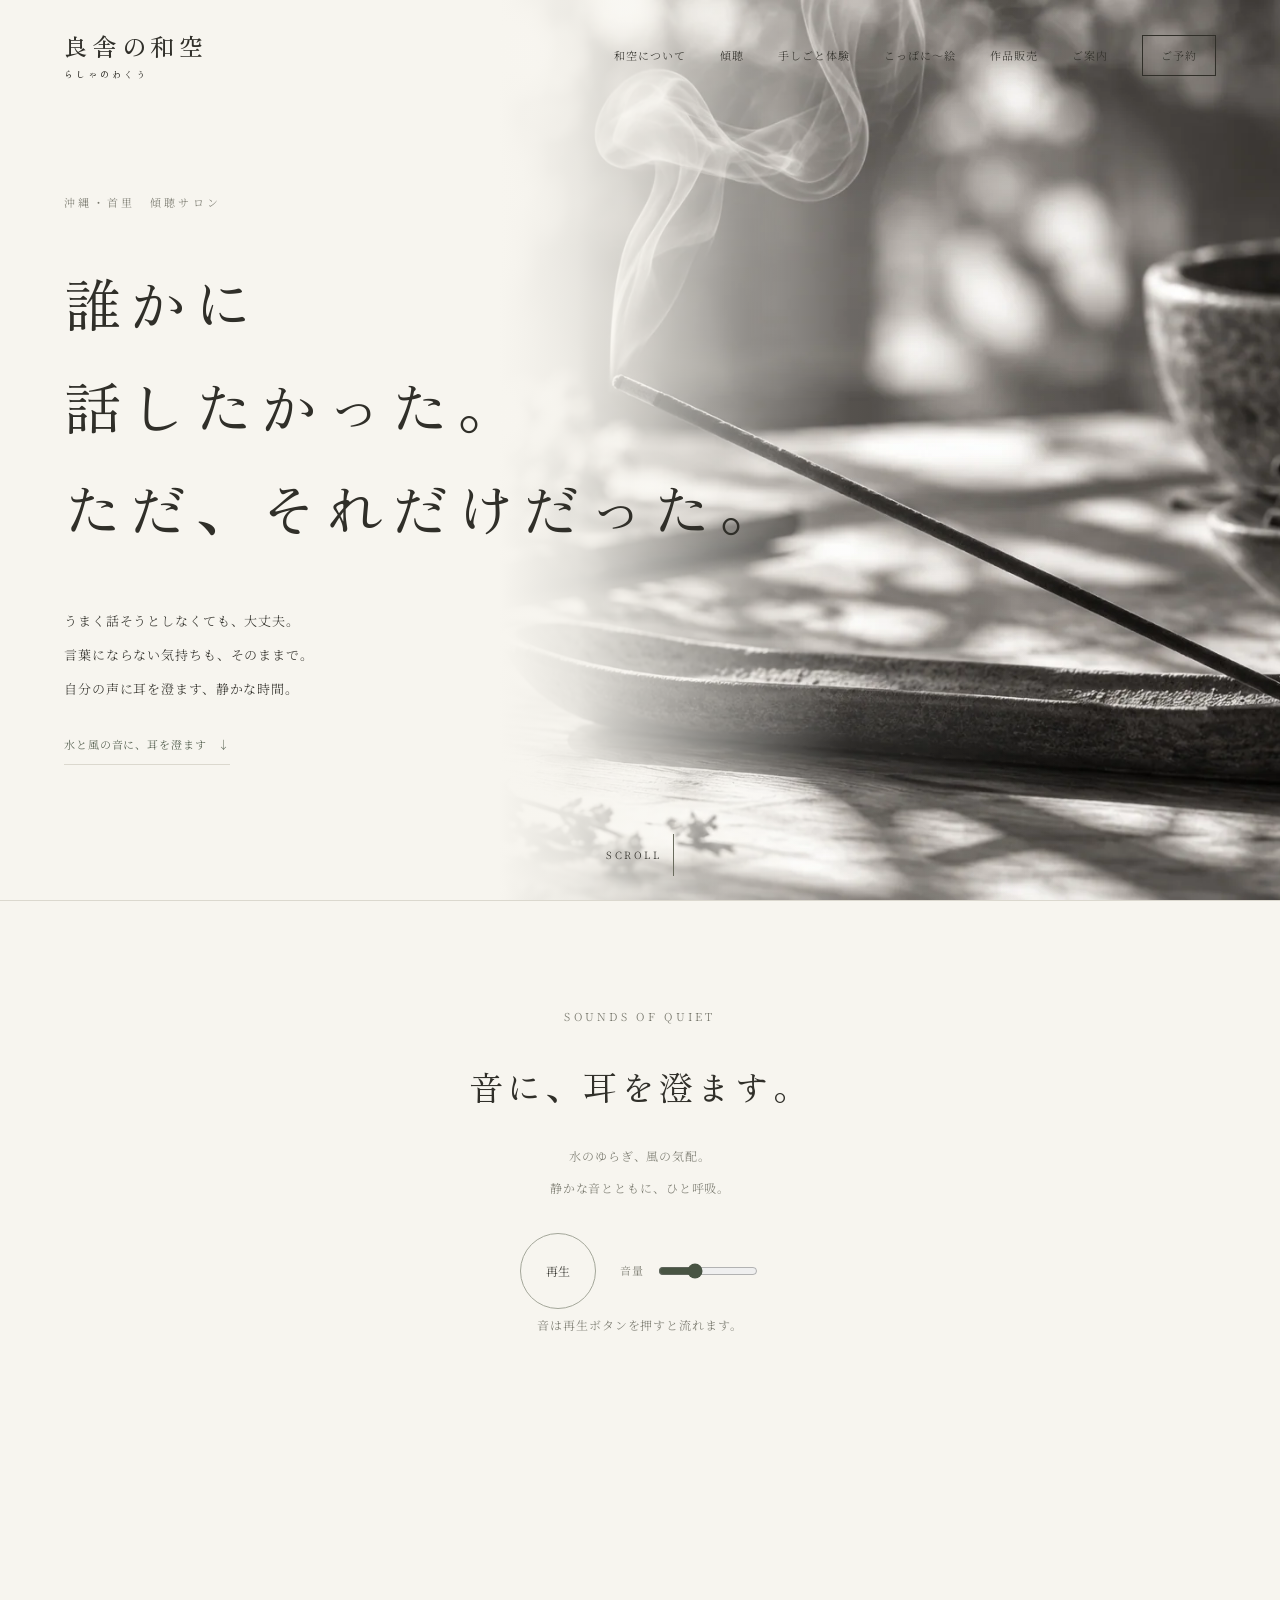
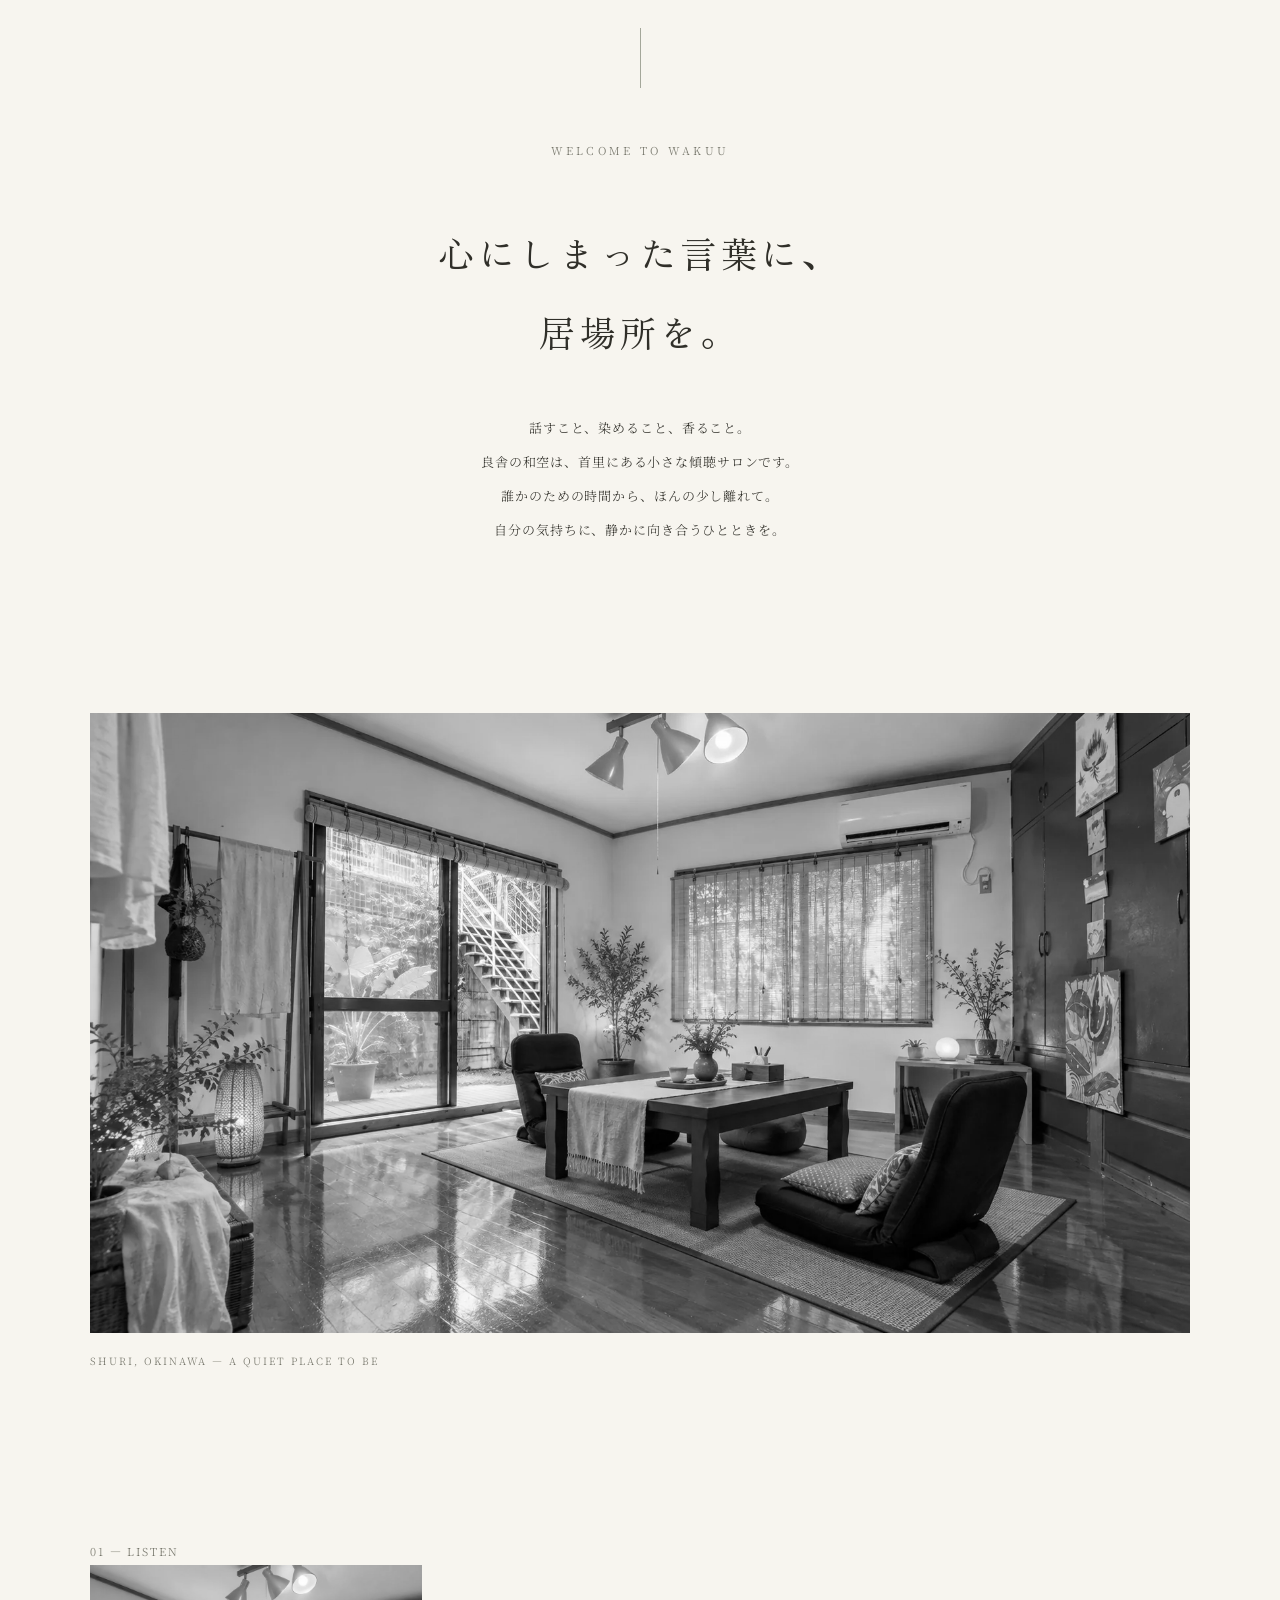
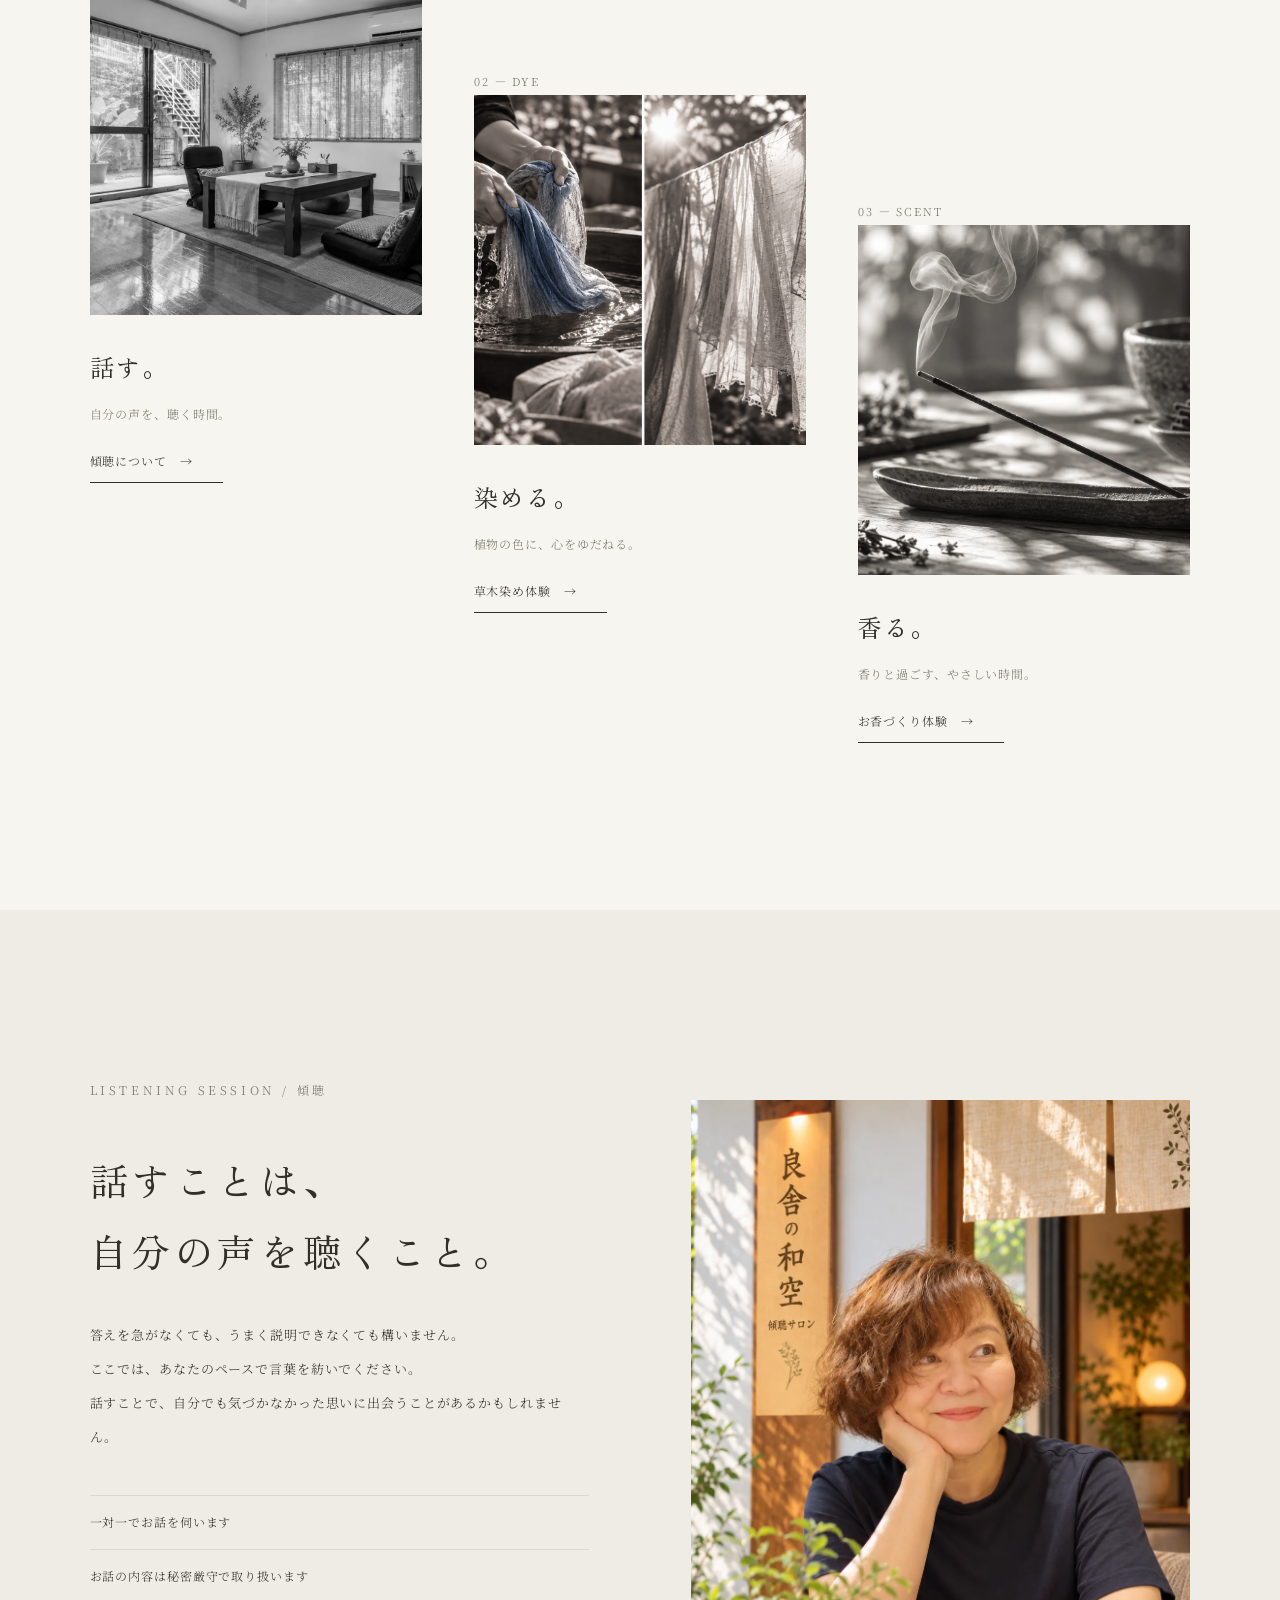
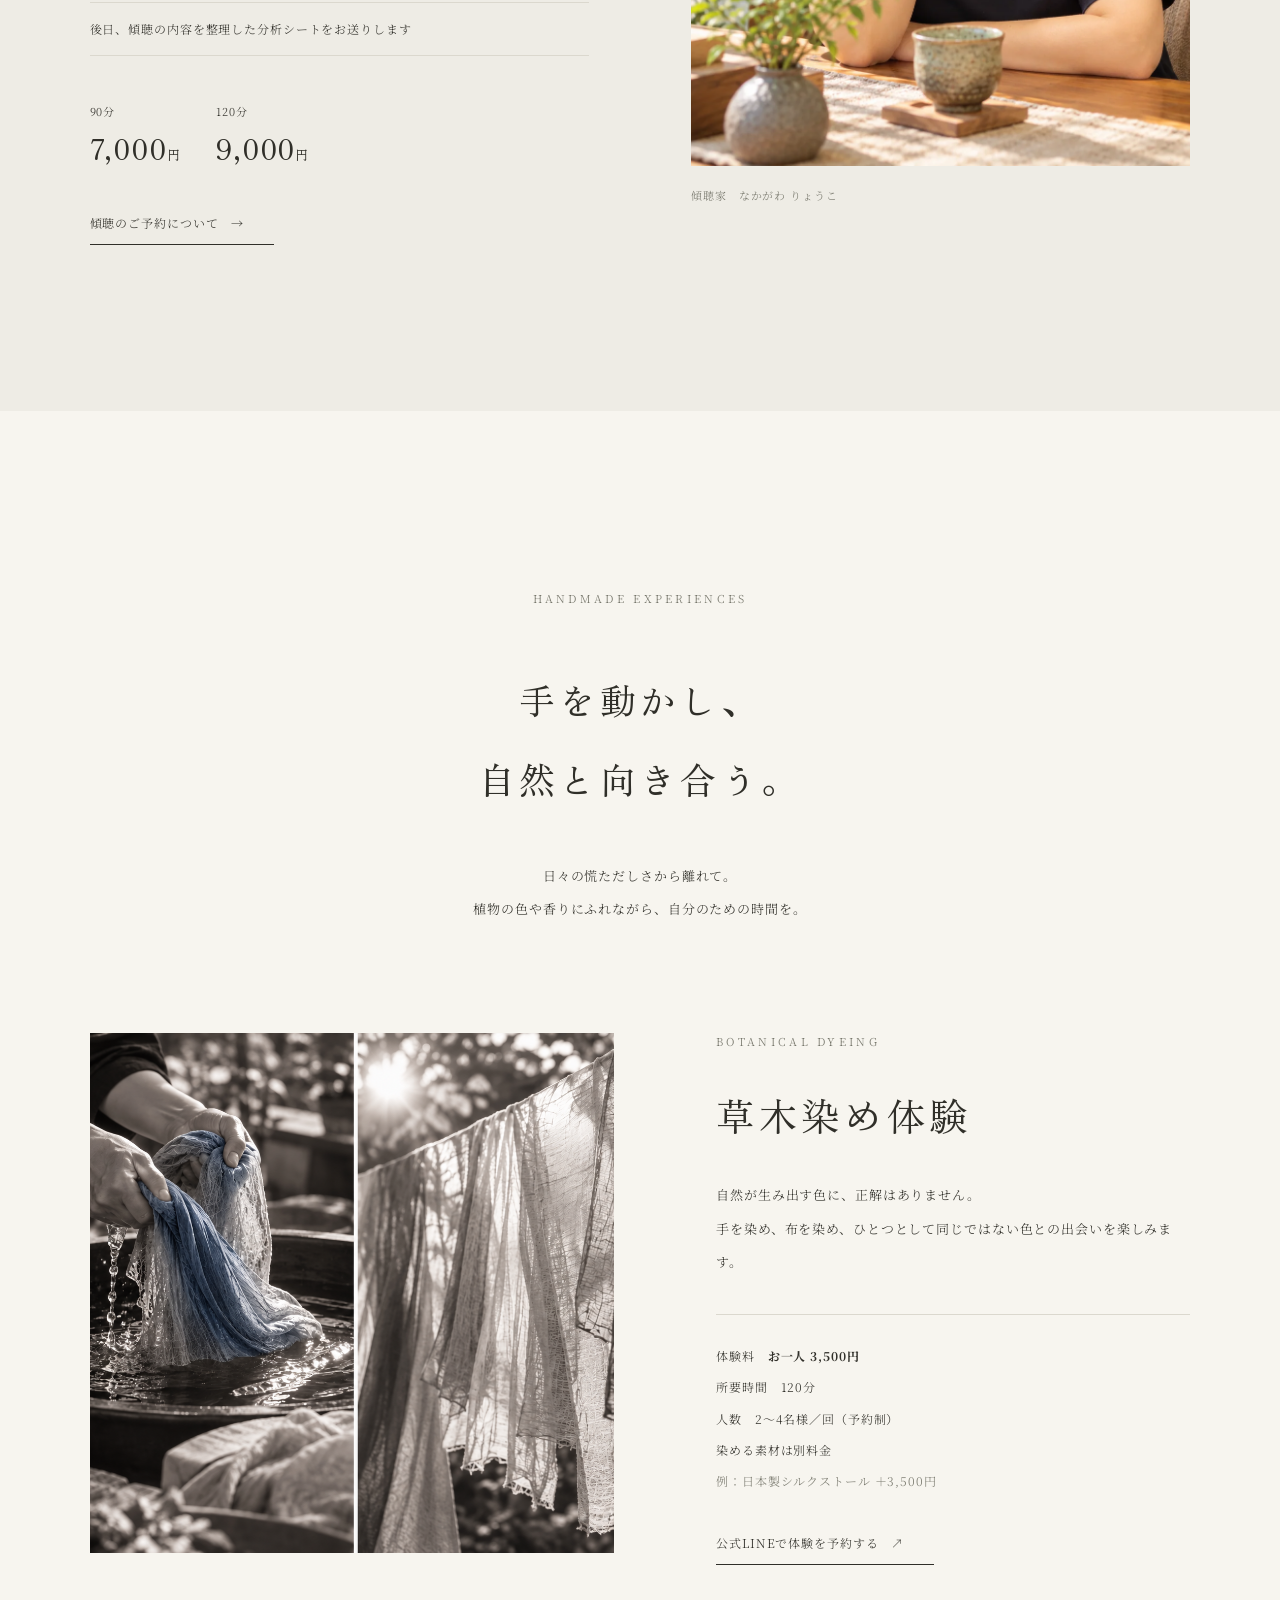
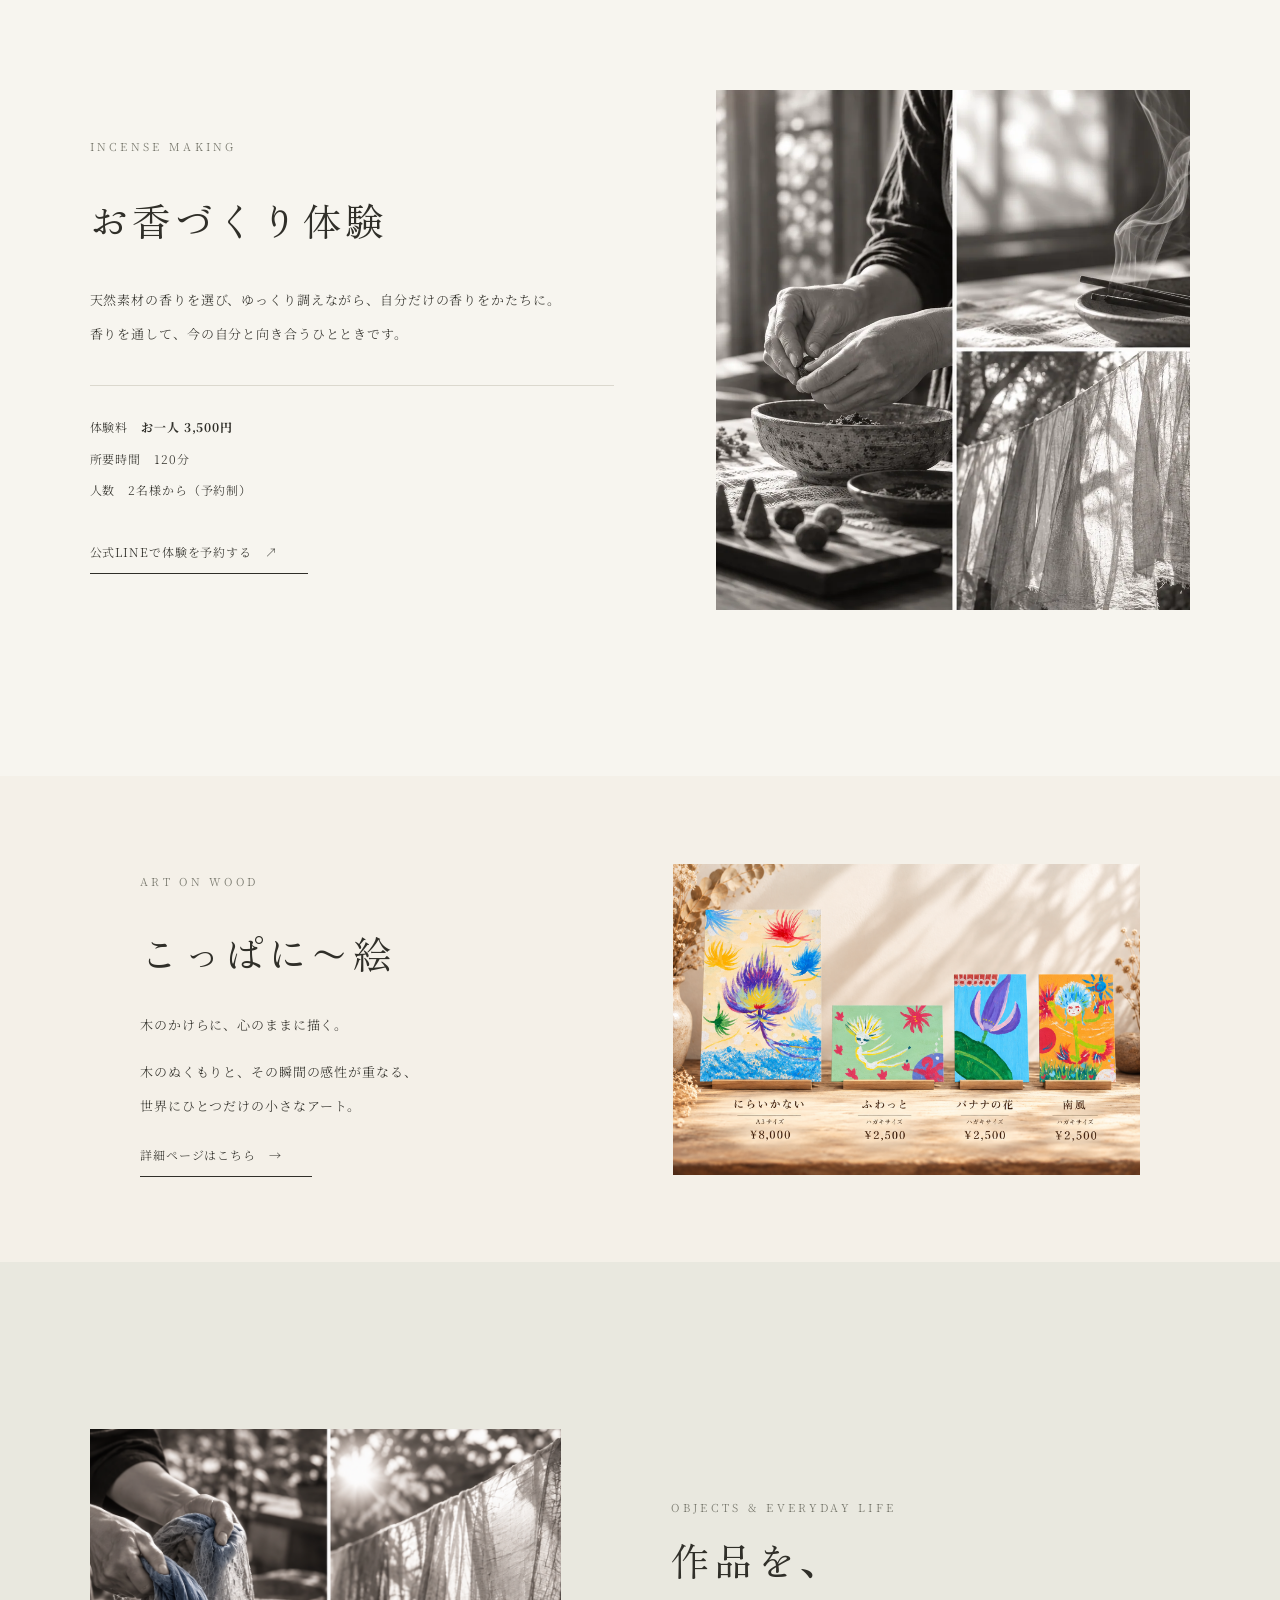
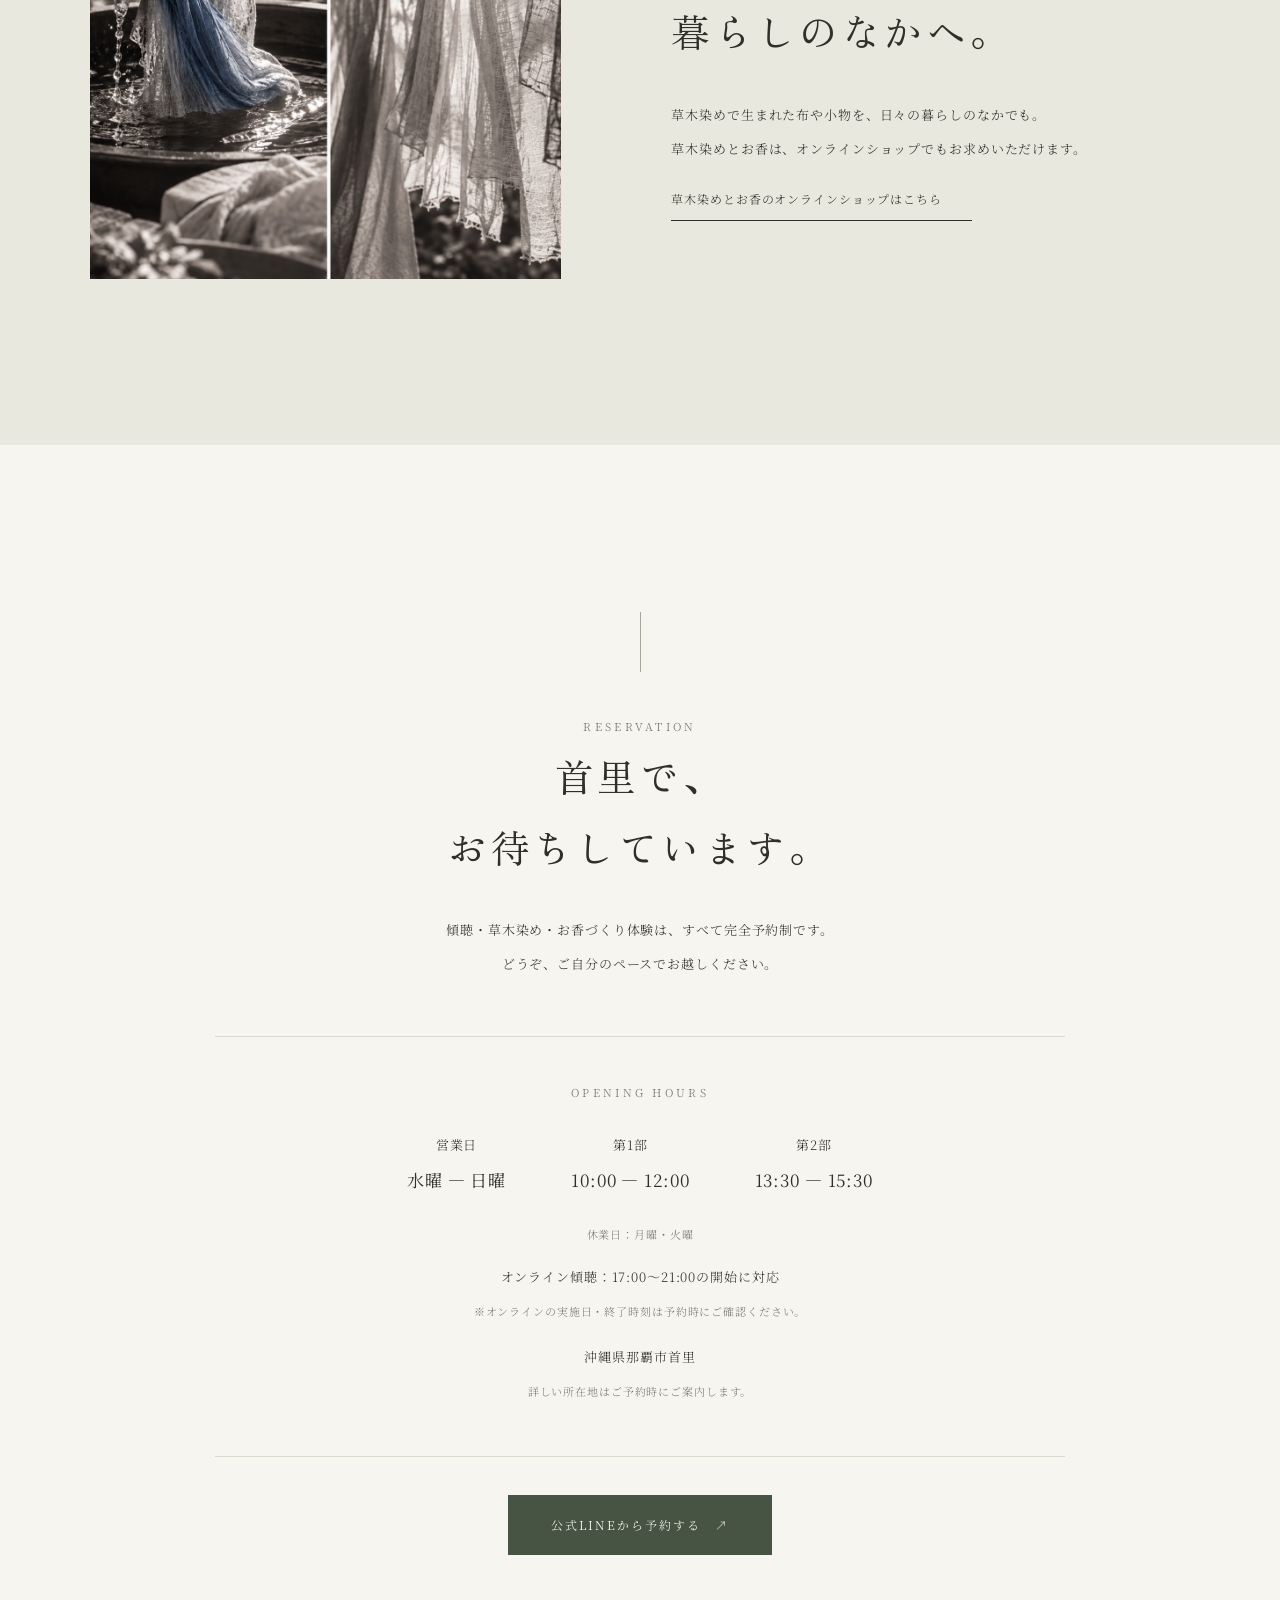
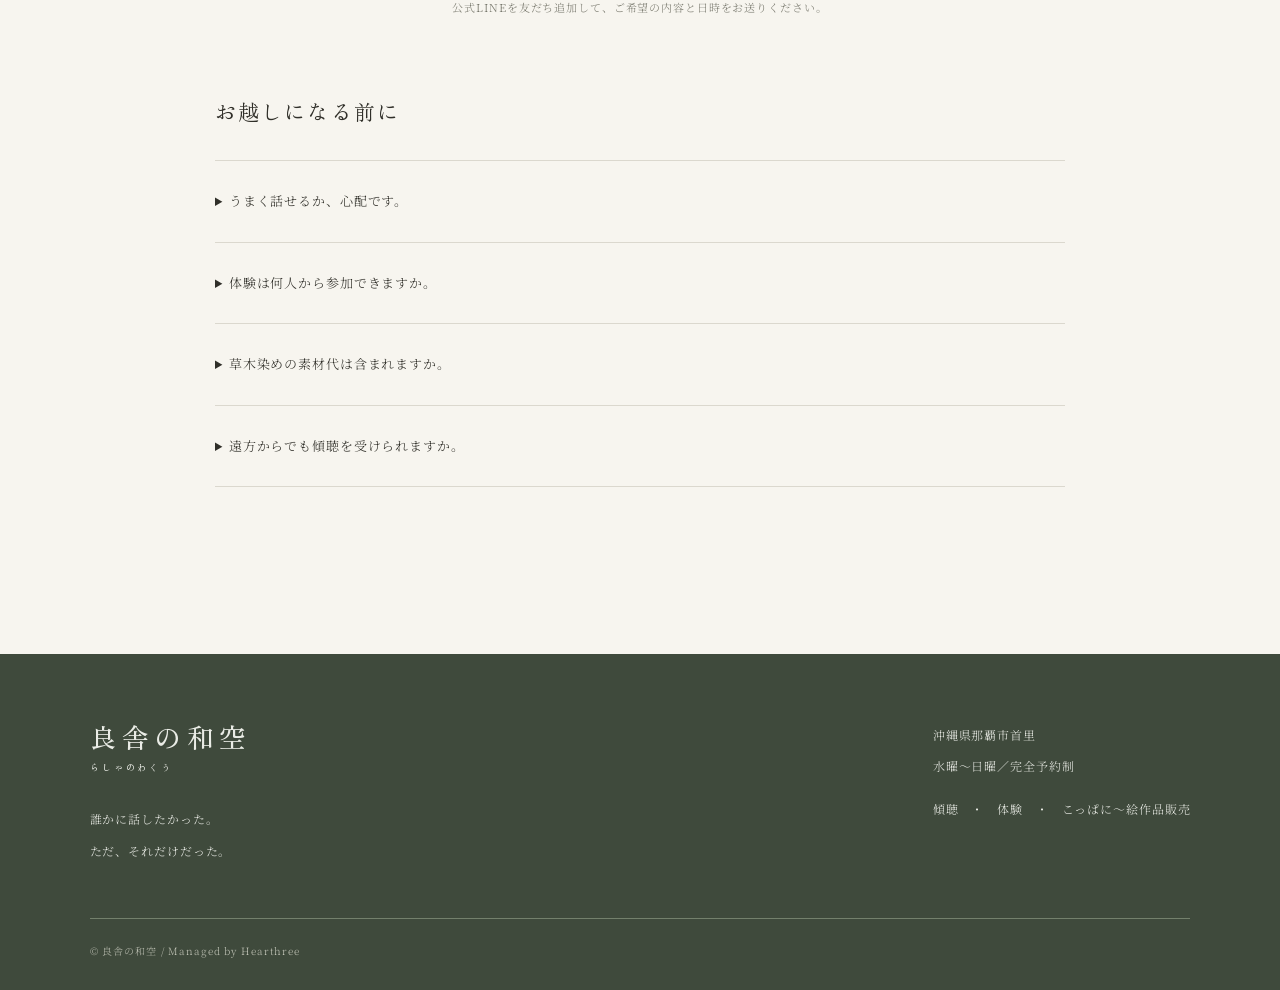
==== index.html @ 7d9753bd "Add files via upload" ====
<!doctype html>
<html lang="ja">
<head>
<meta charset="UTF-8"><meta name="viewport" content="width=device-width,initial-scale=1"><meta name="theme-color" content="#f7f5ef">
<title>良舎の和空｜沖縄・首里の傾聴サロン</title>
<meta property="og:type" content="website"><meta property="og:locale" content="ja_JP"><meta property="og:title" content="良舎の和空｜沖縄・首里の傾聴サロン"><meta property="og:description" content="話すこと、染めること、香ること。自分の声に耳を澄ます、静かな時間。"><link rel="icon" type="image/svg+xml" href="assets/favicon.svg">
<meta name="description" content="誰かに話したかった。ただ、それだけだった。沖縄・首里の傾聴サロン 良舎の和空。1対1の傾聴、草木染め、お香づくり体験を完全予約制でご案内します。">
<link rel="preconnect" href="https://fonts.googleapis.com"><link rel="preconnect" href="https://fonts.gstatic.com" crossorigin>
<link href="https://fonts.googleapis.com/css2?family=Noto+Serif+JP:wght@300;400;500;600&family=Zen+Old+Mincho:wght@400;500&display=swap" rel="stylesheet">
<style>
:root{--paper:#f7f5ef;--ink:#302f29;--mute:#78786d;--line:#dbd8ce;--moss:#485443}*{box-sizing:border-box}html{scroll-behavior:smooth}body{margin:0;background:var(--paper);color:var(--ink);font-family:'Noto Serif JP',serif;font-weight:300;line-height:2.35;letter-spacing:.055em}img{width:100%;display:block;object-fit:cover}a{color:inherit;text-decoration:none}button{font:inherit}header{position:absolute;z-index:10;top:0;left:0;width:100%;display:flex;align-items:center;justify-content:space-between;padding:30px clamp(22px,5vw,90px)}.brand{font-family:'Zen Old Mincho',serif;font-size:24px;line-height:1.3;letter-spacing:.2em;font-weight:500}.brand small{display:block;font-size:9px;font-weight:400;letter-spacing:.33em;margin-top:8px}nav{display:flex;align-items:center;gap:clamp(16px,2.7vw,44px);font-size:11px}nav a{transition:opacity .2s}nav a:hover{opacity:.55}.nav-book{border:1px solid var(--ink);padding:7px 18px}.hero{position:relative;min-height:100svh;display:flex;align-items:center;overflow:hidden}.hero-photo{position:absolute;inset:0 0 0 39%;background:url('assets/incense.webp') center/cover}.hero-photo:before{content:'';position:absolute;inset:0;background:linear-gradient(90deg,var(--paper) 0%,rgba(247,245,239,.9) 10%,rgba(247,245,239,.12) 45%,transparent 75%)}.hero-inner{position:relative;width:min(1180px,90%);margin:auto;padding:125px 0 70px}.eyebrow{font-size:11px;letter-spacing:.3em;color:var(--mute)}h1,h2,h3,p{margin-top:0}h1{font-family:'Zen Old Mincho',serif;font-weight:400;font-size:clamp(33px,4.5vw,64px);letter-spacing:.13em;line-height:1.78;margin:35px 0 45px}h2{font-family:'Zen Old Mincho',serif;font-weight:400;font-size:clamp(25px,3vw,43px);letter-spacing:.12em;line-height:1.85}h3{font-family:'Zen Old Mincho',serif;font-size:24px;font-weight:400;letter-spacing:.1em}p{font-size:13px;line-height:2.6}.hero-copy{font-size:13px;line-height:2.65}.scroll{position:absolute;bottom:24px;left:50%;font-size:10px;letter-spacing:.25em;transform:translateX(-50%);display:flex;gap:12px;align-items:center}.scroll:after{content:'';height:42px;width:1px;background:#696b5d}.section{padding:clamp(90px,13vw,220px) clamp(24px,7vw,120px)}.intro{text-align:center}.intro .lead{font-family:'Zen Old Mincho',serif;font-size:clamp(22px,3vw,36px);line-height:2.2;margin:45px auto 40px}.intro p{max-width:600px;margin:auto}.small-line{display:block;height:60px;width:1px;background:#a4a79a;margin:0 auto 42px}.visual-gap{padding:0 clamp(24px,7vw,120px)}.full-photo{height:min(64vw,620px);object-position:center 60%}.caption{display:block;margin-top:16px;font-size:10px;color:var(--mute);letter-spacing:.2em}.triad{max-width:1190px;margin:auto;display:grid;grid-template-columns:repeat(3,1fr);gap:clamp(18px,4vw,68px)}.triad-item{position:relative}.triad-item:nth-child(2){margin-top:130px}.triad-item:nth-child(3){margin-top:260px}.triad-item img{height:350px}.triad-item h3{margin:24px 0 3px}.triad-item p{font-size:12px;color:var(--mute)}.number{font-size:11px;color:var(--mute);letter-spacing:.18em}.listening{background:#eeece5}.split{max-width:1280px;margin:auto;display:grid;grid-template-columns:1fr 1fr;gap:clamp(40px,8vw,140px);align-items:center}.split .copy{max-width:520px}.owner-photo{aspect-ratio:3/4;object-position:center}.quiet-label{font-size:12px;letter-spacing:.3em;color:var(--mute);margin-bottom:40px}.assurances{border-top:1px solid var(--line);margin:42px 0 34px}.assurances div{padding:12px 0;border-bottom:1px solid var(--line);font-size:12px}.fee{display:flex;gap:35px;flex-wrap:wrap;margin:35px 0}.fee strong{display:block;font-family:'Zen Old Mincho',serif;font-size:28px;font-weight:400;line-height:1.4}.fee span{font-size:11px}.text-link{display:inline-block;border-bottom:1px solid var(--ink);padding:7px 30px 9px 0;font-size:12px;transition:opacity .2s}.text-link:hover{opacity:.6}.workshops .entry{max-width:1200px;margin:0 auto 125px;display:grid;grid-template-columns:1.05fr .95fr;gap:clamp(35px,8vw,125px);align-items:center}.workshops .entry:last-child{margin-bottom:0}.workshops .entry.reverse .photo{order:2}.workshops .entry .photo{height:520px}.workshops .entry h2{margin:20px 0 28px}.detail{margin-top:35px;border-top:1px solid var(--line);padding-top:25px}.detail p{margin:0;font-size:12px}.subtle{font-size:11px;color:var(--mute)}.shop{background:#e9e8df}.shop-inner{max-width:1200px;margin:auto;display:grid;grid-template-columns:1fr 1.1fr;gap:110px;align-items:center}.shop img{height:450px}.shop-copy{max-width:440px}.booking{text-align:center}.booking .booking-card{max-width:850px;margin:55px auto 0;border-top:1px solid var(--line);border-bottom:1px solid var(--line);padding:35px}.times{display:flex;justify-content:center;gap:65px;flex-wrap:wrap;margin:20px 0}.times div{font-size:13px}.times b{font-size:17px;font-weight:400}.button{display:inline-block;background:var(--moss);color:white;padding:15px 42px;font-size:12px;letter-spacing:.17em;border:1px solid var(--moss);cursor:pointer;transition:all .2s}.button:hover{background:transparent;color:var(--moss)}.button.secondary{background:transparent;color:var(--moss)}.button.secondary:hover{background:var(--moss);color:white}.button[disabled]{opacity:.5;cursor:not-allowed}.buttons{display:flex;justify-content:center;gap:16px;flex-wrap:wrap;margin:38px auto}.note{font-size:11px;color:var(--mute)}footer{background:#3f4a3c;color:#eaece6;padding:65px clamp(24px,7vw,120px) 28px}.footer-grid{max-width:1240px;margin:auto;display:flex;justify-content:space-between;gap:40px;align-items:flex-start}footer p{font-size:12px}footer .brand{font-size:27px}footer .copyright{max-width:1240px;margin:40px auto 0;border-top:1px solid #73806c;padding-top:20px;font-size:10px;color:#bcbfb2}.fade{opacity:0;transform:translateY(23px);transition:opacity .9s ease,transform .9s ease}.fade.visible{opacity:1;transform:none}.mobile-menu{display:none}.plain-link{background:none;border:0;cursor:pointer}#notice{position:fixed;z-index:30;bottom:22px;left:50%;transform:translateX(-50%) translateY(40px);opacity:0;pointer-events:none;background:#313c2c;color:white;padding:14px 24px;max-width:90%;font-size:12px;transition:.25s;box-shadow:0 6px 30px #0002}#notice.show{opacity:1;transform:translateX(-50%) translateY(0)}
@media(max-width:800px){header{padding:20px 22px}.brand{font-size:20px}nav{display:none;position:absolute;top:80px;left:15px;right:15px;background:var(--paper);padding:28px;box-shadow:0 10px 30px #0001;flex-direction:column;align-items:start;font-size:13px}nav.open{display:flex}.mobile-menu{display:block;background:none;border:0;font-size:25px}.hero{min-height:790px;min-height:100svh}.hero-photo{inset:0;background-position:60% center}.hero-photo:before{background:linear-gradient(90deg,rgba(247,245,239,.93),rgba(247,245,239,.65) 55%,rgba(247,245,239,.12))}.hero-inner{width:87%;padding-top:100px}h1{font-size:clamp(30px,7.5vw,50px)}.hero-copy{font-size:12px}.triad{grid-template-columns:1fr;max-width:450px;gap:80px}.triad-item:nth-child(n){margin-top:0}.triad-item img{height:300px}.split,.shop-inner,.workshops .entry{grid-template-columns:1fr;gap:40px}.split .copy{max-width:none}.listening .split .owner-photo{max-height:520px}.workshops .entry.reverse .photo{order:0}.workshops .entry .photo{height:360px}.workshops .entry{margin-bottom:95px}.shop-inner{gap:35px}.shop img{height:300px}.footer-grid{display:block}.times{gap:22px}.intro .lead{font-size:24px}.full-photo{height:340px}.booking .booking-card{padding:30px 10px}}
@media(prefers-reduced-motion:reduce){html{scroll-behavior:auto}.fade{opacity:1;transform:none;transition:none}}

img[src="assets/room.webp"]{filter:grayscale(1)}
.soundscape{padding:95px 24px 110px;text-align:center;border-top:1px solid var(--line)}
.soundscape h2{margin:22px 0;font-size:clamp(24px,3vw,34px)}
.soundscape p{color:var(--mute);font-size:12px}
.sound-controls{display:flex;align-items:center;justify-content:center;gap:24px;flex-wrap:wrap;margin-top:30px}
.sound-toggle{border:1px solid #a4a79a;border-radius:50%;background:transparent;color:var(--ink);width:76px;height:76px;cursor:pointer;font-size:12px}
.sound-toggle:hover{background:#eeece5}.sound-toggle:focus-visible,input[type=range]:focus-visible{outline:2px solid var(--moss);outline-offset:5px}
.sound-volume{display:flex;align-items:center;gap:12px;color:var(--mute);font-size:11px}
.sound-volume input{width:100px;accent-color:var(--moss)}
@media(prefers-reduced-motion:reduce){html{scroll-behavior:auto}.fade{opacity:1;transform:none;transition:none}}

/* Final layout and keyboard access */
body{overflow-wrap:anywhere}main,section,article{min-width:0}section[id],div[id]{scroll-margin-top:30px}
a:focus-visible,button:focus-visible,summary:focus-visible{outline:2px solid var(--moss);outline-offset:6px}
.skip-link{position:fixed;top:-100px;left:20px;z-index:100;background:var(--paper);padding:10px 20px}.skip-link:focus{top:12px}
.hero-sound{display:inline-block;margin-top:12px;font-size:11px;color:var(--moss);border-bottom:1px solid var(--line);padding-bottom:6px}
.fade{opacity:1;transform:none}.js-motion .fade{opacity:0;transform:translateY(23px)}.js-motion .fade.visible{opacity:1;transform:none}
.sound-toggle{min-width:76px;flex-shrink:0}.sound-volume input{min-height:44px}
.text-link{text-align:left;line-height:2}.mobile-menu{min-width:44px;min-height:44px}
.faq{max-width:850px;margin:65px auto 0;text-align:left}.faq h3{font-size:21px;margin-bottom:24px}.faq details{border-top:1px solid var(--line);padding:20px 0}.faq details:last-child{border-bottom:1px solid var(--line)}.faq summary{cursor:pointer;font-size:13px;padding:5px 0}.faq details p{font-size:12px;margin:16px 0 0;color:var(--mute)}
@media(max-width:800px){.hero-inner{padding-bottom:100px}.hero-copy{font-size:13px}.shop-copy{max-width:none}.shop-inner{gap:35px}.soundscape{padding:75px 24px}.section{padding-top:90px;padding-bottom:90px}.hero-sound{font-size:10px}nav a{display:block;min-height:36px}.text-link{max-width:100%}}
@media(max-width:360px){h1{font-size:28px;letter-spacing:.07em}.hero-copy{font-size:12px}.fee{gap:24px}}
@media(prefers-reduced-motion:reduce){.js-motion .fade{opacity:1;transform:none;transition:none}}

.koppa-art{background:#f4f0e8}.koppa-heading{text-align:center;max-width:800px;margin:0 auto 65px}.koppa-heading h2{margin:22px 0 18px}.koppa-lead{font-size:clamp(17px,2.1vw,24px);font-family:'Zen Old Mincho',serif;line-height:2}
.koppa-gallery{max-width:1200px;margin:0 auto 85px}.koppa-gallery img{height:auto;object-fit:contain}.koppa-gallery figcaption{font-size:11px;color:var(--mute);text-align:right;margin-top:14px}
.koppa-story{max-width:630px;margin:0 auto}.koppa-story p{margin-bottom:28px;line-height:2.7}.koppa-story .koppa-closing{margin-top:45px}.koppa-closing strong{font-weight:500}
.koppa-works{max-width:780px;margin:75px auto 0}.koppa-works h3{font-size:22px}.koppa-works table{width:100%;border-collapse:collapse;font-size:13px;margin:25px 0}.koppa-works th,.koppa-works td{border-bottom:1px solid var(--line);padding:16px 12px;text-align:left;font-weight:400}.koppa-works thead th{font-size:11px;color:var(--mute)}.koppa-works td:last-child{text-align:right;white-space:nowrap}
.sr-only{position:absolute;width:1px;height:1px;padding:0;margin:-1px;overflow:hidden;clip-path:inset(50%);white-space:nowrap;border:0}
@media(min-width:801px) and (max-width:1150px){header{padding:24px}header .brand{font-size:20px}nav{gap:13px;font-size:10px}.nav-book{padding:7px 12px}}
@media(max-width:800px){.koppa-heading{margin-bottom:40px}.koppa-gallery{margin-bottom:50px}.koppa-gallery figcaption{text-align:left}.koppa-story p{font-size:13px}.koppa-works{margin-top:50px}.koppa-works th,.koppa-works td{font-size:12px;padding:14px 6px}.koppa-works .text-link{font-size:11px}}

.koppa-preview{background:#f4f0e8;padding-top:85px;padding-bottom:85px}.koppa-preview-inner{max-width:1000px;margin:auto;display:grid;grid-template-columns:1fr 1fr;gap:65px;align-items:center}.koppa-preview h2{margin:18px 0 20px}.koppa-preview img{height:auto}.koppa-preview p{font-size:13px}.koppa-detail-header{position:relative}.koppa-detail-header .brand{font-size:22px}.koppa-back{font-size:12px;border-bottom:1px solid var(--line);padding:6px 0}.koppa-detail-main .koppa-art{padding-top:65px}.koppa-detail-main .koppa-gallery{max-width:900px}.koppa-detail-main .koppa-heading{margin-bottom:45px}
@media(max-width:800px){.koppa-preview-inner{grid-template-columns:1fr;gap:30px}.koppa-preview{padding-top:65px;padding-bottom:65px}.koppa-preview-inner>a{max-width:420px}.koppa-detail-header{gap:20px}.koppa-detail-header .brand{font-size:19px}.koppa-back{font-size:11px}.koppa-detail-main .koppa-art{padding-top:45px}}
</style>
</head>
<body>
<a class="skip-link" href="#top">本文へ移動</a>
<header><a href="#top" class="brand" aria-label="良舎の和空 ホーム">良舎の和空<small>らしゃのわくう</small></a><button class="mobile-menu" aria-label="メニューを開く" aria-expanded="false" aria-controls="nav" onclick="toggleMenu(this)">☰</button><nav id="nav" aria-label="メインメニュー"><a href="#about">和空について</a><a href="#listen">傾聴</a><a href="#experiences">手しごと体験</a><a href="#koppa-art">こっぱに〜絵</a><a href="#shop">作品販売</a><a href="#information">ご案内</a><a class="nav-book" href="#reservation">ご予約</a></nav></header>
<main id="top">
<section class="hero"><div class="hero-photo" role="img" aria-label="静かに立ちのぼるお香の煙"></div><div class="hero-inner"><div class="eyebrow">沖縄・首里　傾聴サロン</div><h1>誰かに<br>話したかった。<br>ただ、それだけだった。</h1><p class="hero-copy">うまく話そうとしなくても、大丈夫。<br>言葉にならない気持ちも、そのままで。<br>自分の声に耳を澄ます、静かな時間。</p><a class="hero-sound" href="#soundscape">水と風の音に、耳を澄ます　↓</a></div><div class="scroll">SCROLL</div></section>
<section id="soundscape" class="soundscape" aria-labelledby="sound-title"><span class="eyebrow">SOUNDS OF QUIET</span><h2 id="sound-title">音に、耳を澄ます。</h2><p>水のゆらぎ、風の気配。<br>静かな音とともに、ひと呼吸。</p><audio id="ambience" loop preload="none" src="assets/quiet-water.wav"></audio><div class="sound-controls"><button type="button" class="sound-toggle" id="sound-toggle" aria-pressed="false" aria-controls="ambience">再生</button><label class="sound-volume">音量<input id="sound-volume" type="range" min="0" max="100" value="35" aria-label="自然音の音量"></label></div><p id="sound-status" role="status" aria-live="polite" class="note">音は再生ボタンを押すと流れます。</p></section>
<section class="section intro fade" id="about"><span class="small-line"></span><span class="eyebrow">WELCOME TO WAKUU</span><h2 class="lead">心にしまった言葉に、<br>居場所を。</h2><p>話すこと、染めること、香ること。<br>良舎の和空は、首里にある小さな傾聴サロンです。<br>誰かのための時間から、ほんの少し離れて。<br>自分の気持ちに、静かに向き合うひとときを。</p></section>
<div class="visual-gap fade"><img class="full-photo" src="assets/room.webp" alt="木のテーブルと座椅子がある落ち着いた和の室内" loading="lazy"><span class="caption">SHURI, OKINAWA — A QUIET PLACE TO BE</span></div>
<section class="section"><div class="triad"><a class="triad-item fade" href="#listen"><div class="number">01 — LISTEN</div><img src="assets/room.webp" alt="心を落ち着ける空間" loading="lazy"><h3>話す。</h3><p>自分の声を、聴く時間。</p><span class="text-link">傾聴について　→</span></a><a class="triad-item fade" href="#experiences"><div class="number">02 — DYE</div><img src="assets/dye-selective.png" alt="布を染める手元と、自然光を透かす布。染めている布の一部に藍色" loading="lazy"><h3>染める。</h3><p>植物の色に、心をゆだねる。</p><span class="text-link">草木染め体験　→</span></a><a class="triad-item fade" href="#incense"><div class="number">03 — SCENT</div><img src="assets/incense.webp" alt="お香から立ちのぼる煙" loading="lazy"><h3>香る。</h3><p>香りと過ごす、やさしい時間。</p><span class="text-link">お香づくり体験　→</span></a></div></section>
<section class="section listening" id="listen"><div class="split"><div class="copy fade"><div class="quiet-label">LISTENING SESSION / 傾聴</div><h2>話すことは、<br>自分の声を聴くこと。</h2><p>答えを急がなくても、うまく説明できなくても構いません。<br>ここでは、あなたのペースで言葉を紡いでください。<br>話すことで、自分でも気づかなかった思いに出会うことがあるかもしれません。</p><div class="assurances"><div>一対一でお話を伺います</div><div>お話の内容は秘密厳守で取り扱います</div><div>後日、傾聴の内容を整理した分析シートをお送りします</div></div><div class="fee"><div><span>90分</span><strong>7,000<small style="font-size:13px">円</small></strong></div><div><span>120分</span><strong>9,000<small style="font-size:13px">円</small></strong></div></div><a href="#reservation" class="text-link">傾聴のご予約について　→</a></div><div class="fade"><img class="owner-photo" src="assets/owner.webp" alt="良舎の和空の傾聴家のイメージ写真" loading="lazy"><p class="note" style="margin-top:15px">傾聴家　なかがわ りょうこ</p></div></div></section>
<section class="section workshops" id="experiences"><div class="intro fade" style="padding-bottom:95px"><span class="eyebrow">HANDMADE EXPERIENCES</span><h2 class="lead">手を動かし、<br>自然と向き合う。</h2><p>日々の慌ただしさから離れて。<br>植物の色や香りにふれながら、自分のための時間を。</p></div><article class="entry"><div class="photo fade"><img style="height:100%" src="assets/dye-selective.png" alt="草木染めの布を水から引き上げる手元" loading="lazy"></div><div class="fade"><span class="eyebrow">BOTANICAL DYEING</span><h2>草木染め体験</h2><p>自然が生み出す色に、正解はありません。<br>手を染め、布を染め、ひとつとして同じではない色との出会いを楽しみます。</p><div class="detail"><p>体験料　<strong>お一人 3,500円</strong></p><p>所要時間　120分</p><p>人数　2〜4名様／回（予約制）</p><p>染める素材は別料金</p><p class="subtle">例：日本製シルクストール ＋3,500円</p></div><a href="https://lin.ee/jNlSOVX" class="text-link" style="margin-top:28px" target="_blank" rel="noopener noreferrer" aria-label="公式LINEで体験を予約する（新しいタブで開きます）">公式LINEで体験を予約する　↗</a></div></article><article class="entry reverse" id="incense"><div class="photo fade"><img style="height:100%" src="assets/craft.webp" alt="香の素材を手で調える様子" loading="lazy"></div><div class="fade"><span class="eyebrow">INCENSE MAKING</span><h2>お香づくり体験</h2><p>天然素材の香りを選び、ゆっくり調えながら、自分だけの香りをかたちに。<br>香りを通して、今の自分と向き合うひとときです。</p><div class="detail"><p>体験料　<strong>お一人 3,500円</strong></p><p>所要時間　120分</p><p>人数　2名様から（予約制）</p></div><a href="https://lin.ee/jNlSOVX" class="text-link" style="margin-top:28px" target="_blank" rel="noopener noreferrer" aria-label="公式LINEで体験を予約する（新しいタブで開きます）">公式LINEで体験を予約する　↗</a></div></article></section>
<section class="section koppa-preview" id="koppa-art" aria-labelledby="koppa-title"><div class="koppa-preview-inner"><div><span class="eyebrow">ART ON WOOD</span><h2 id="koppa-title">こっぱに〜絵</h2><p>木のかけらに、心のままに描く。</p><p>木のぬくもりと、その瞬間の感性が重なる、<br>世界にひとつだけの小さなアート。</p><a class="text-link" href="koppa-art.html">詳細ページはこちら　→</a></div><a href="koppa-art.html" aria-label="こっぱに〜絵の詳細ページを見る"><img src="assets/koppa-art.png" width="1536" height="1024" alt="色鮮やかな、こっぱに〜絵の4作品" loading="lazy"></a></div></section>
<section class="section shop" id="shop"><div class="shop-inner"><div class="fade"><img src="assets/dye-selective.png" alt="光を透かす草木染めの布" loading="lazy"></div><div class="shop-copy fade"><span class="eyebrow">OBJECTS & EVERYDAY LIFE</span><h2>作品を、<br>暮らしのなかへ。</h2><p>草木染めで生まれた布や小物を、日々の暮らしのなかでも。<br>草木染めとお香は、オンラインショップでもお求めいただけます。</p><a class="text-link" href="https://lumiagreens.base.shop/categories/7768767" target="_blank" rel="noopener noreferrer" aria-label="草木染めとお香のオンラインショップはこちら（新しいタブで開きます）">草木染めとお香のオンラインショップはこちら</a><p class="note" id="shop-availability" hidden>オンラインショップは、ただいま準備中です。</p></div></div></section>
<section class="section booking" id="reservation"><div class="fade"><span class="small-line"></span><div class="eyebrow">RESERVATION</div><h2>首里で、<br>お待ちしています。</h2><p>傾聴・草木染め・お香づくり体験は、すべて完全予約制です。<br>どうぞ、ご自分のペースでお越しください。</p><div class="booking-card" id="information"><span class="eyebrow">OPENING HOURS</span><div class="times"><div>営業日<br><b>水曜 — 日曜</b></div><div>第1部<br><b>10:00 — 12:00</b></div><div>第2部<br><b>13:30 — 15:30</b></div></div><p class="note">休業日：月曜・火曜</p><p>オンライン傾聴：17:00〜21:00の開始に対応<br><span class="note">※オンラインの実施日・終了時刻は予約時にご確認ください。</span></p><p>沖縄県那覇市首里<br><span class="note">詳しい所在地はご予約時にご案内します。</span></p></div><div class="buttons"><a class="button" href="https://lin.ee/jNlSOVX" target="_blank" rel="noopener noreferrer" aria-label="公式LINEから予約する（新しいタブで開きます）">公式LINEから予約する　↗</a></div><p class="note" id="reservation-availability" hidden></p><p class="note">公式LINEを友だち追加して、ご希望の内容と日時をお送りください。</p><div class="faq"><h3>お越しになる前に</h3><details><summary>うまく話せるか、心配です。</summary><p>話す内容をまとめておく必要はありません。言葉にならない気持ちも、沈黙も、そのままで。ご自分のペースでお話しください。</p></details><details><summary>体験は何人から参加できますか。</summary><p>草木染めは2〜4名様、お香づくりは2名様から承ります。どちらも120分・予約制です。</p></details><details><summary>草木染めの素材代は含まれますか。</summary><p>体験料3,500円とは別に、染める素材の料金がかかります。日本製シルクストールは、素材代として3,500円が目安です。</p></details><details><summary>遠方からでも傾聴を受けられますか。</summary><p>オンライン傾聴に対応しています。開始時刻は17:00〜21:00で、実施日はご予約時にご相談ください。</p></details></div></div></section>
</main>

<footer><div class="footer-grid"><div><div class="brand">良舎の和空<small>らしゃのわくう</small></div><p style="margin-top:30px">誰かに話したかった。<br>ただ、それだけだった。</p></div><div><p>沖縄県那覇市首里<br>水曜〜日曜／完全予約制</p><p><a href="#listen">傾聴</a>　・　<a href="#experiences">体験</a>　・　<a href="#koppa-art">こっぱに〜絵</a><a href="#shop">作品販売</a></p></div></div><div class="copyright">© 良舎の和空 / Managed by Hearthree</div></footer><div id="notice" role="status" aria-live="polite"></div>
<script>
// 公開時に実際のURLを入力してください。URLを入力するまでボタンは移動しません。
const LINKS = { line: 'https://lin.ee/jNlSOVX', shop: 'https://lumiagreens.base.shop/categories/7768767' };
const menuButton=document.querySelector('.mobile-menu');
const nav=document.getElementById('nav');
function closeMenu(){nav.classList.remove('open');menuButton.setAttribute('aria-expanded','false');menuButton.setAttribute('aria-label','メニューを開く');menuButton.textContent='☰';}
function toggleMenu(btn){const open=nav.classList.toggle('open');btn.setAttribute('aria-expanded',String(open));btn.setAttribute('aria-label',open?'メニューを閉じる':'メニューを開く');btn.textContent=open?'×':'☰';}
document.querySelectorAll('#nav a').forEach(a=>a.addEventListener('click',closeMenu));
document.addEventListener('keydown',e=>{if(e.key==='Escape'&&nav.classList.contains('open')){closeMenu();menuButton.focus();}});
document.addEventListener('click',e=>{if(!nav.contains(e.target)&&!menuButton.contains(e.target))closeMenu();});
let timer;function toast(msg){const e=document.getElementById('notice');e.textContent=msg;e.classList.add('show');clearTimeout(timer);timer=setTimeout(()=>e.classList.remove('show'),4200)}
document.querySelectorAll('[data-destination]').forEach(el=>el.addEventListener('click',()=>{const key=el.dataset.destination;const dest=LINKS[key];if(dest&&/^https:\/\//.test(dest)){window.open(dest,'_blank','noopener,noreferrer')}else{toast(key==='line'?'ご予約窓口は、ただいま準備中です。':'オンラインショップは、ただいま準備中です。')}}));
if('IntersectionObserver' in window&&!window.matchMedia('(prefers-reduced-motion: reduce)').matches){
 try{const ob=new IntersectionObserver(entries=>entries.forEach(entry=>{if(entry.isIntersecting){entry.target.classList.add('visible');ob.unobserve(entry.target);}}),{threshold:.08});document.querySelectorAll('.fade').forEach(el=>ob.observe(el));document.documentElement.classList.add('js-motion');}catch(e){document.documentElement.classList.remove('js-motion');}
}
// URL設定後は「準備中」の表示を自動的に非表示にします。
for(const key of ['line','shop']){if(/^https:\/\//.test(LINKS[key])){document.getElementById(key==='line'?'reservation-availability':'shop-availability').hidden=true;}}
const ambience=document.getElementById('ambience');
const soundButton=document.getElementById('sound-toggle');
const soundStatus=document.getElementById('sound-status');
ambience.volume=.35;
function syncSound(){const playing=!ambience.paused;soundButton.setAttribute('aria-pressed',String(playing));soundButton.textContent=playing?'停止':'再生';soundStatus.textContent=playing?'自然音を再生しています。':'音は再生ボタンを押すと流れます。'}
soundButton.addEventListener('click',async()=>{if(!ambience.paused){ambience.pause();return;}soundButton.disabled=true;try{await ambience.play();}catch(e){soundStatus.textContent='音を再生できませんでした。もう一度お試しください。';}finally{soundButton.disabled=false;}});
ambience.addEventListener('play',syncSound);ambience.addEventListener('pause',syncSound);
ambience.addEventListener('error',()=>{soundStatus.textContent='音を読み込めませんでした。ページを開き直してお試しください。';});
document.getElementById('sound-volume').addEventListener('input',e=>{ambience.volume=Number(e.target.value)/100;});
document.addEventListener('visibilitychange',()=>{if(document.hidden)ambience.pause();});
</script>
</body></html>
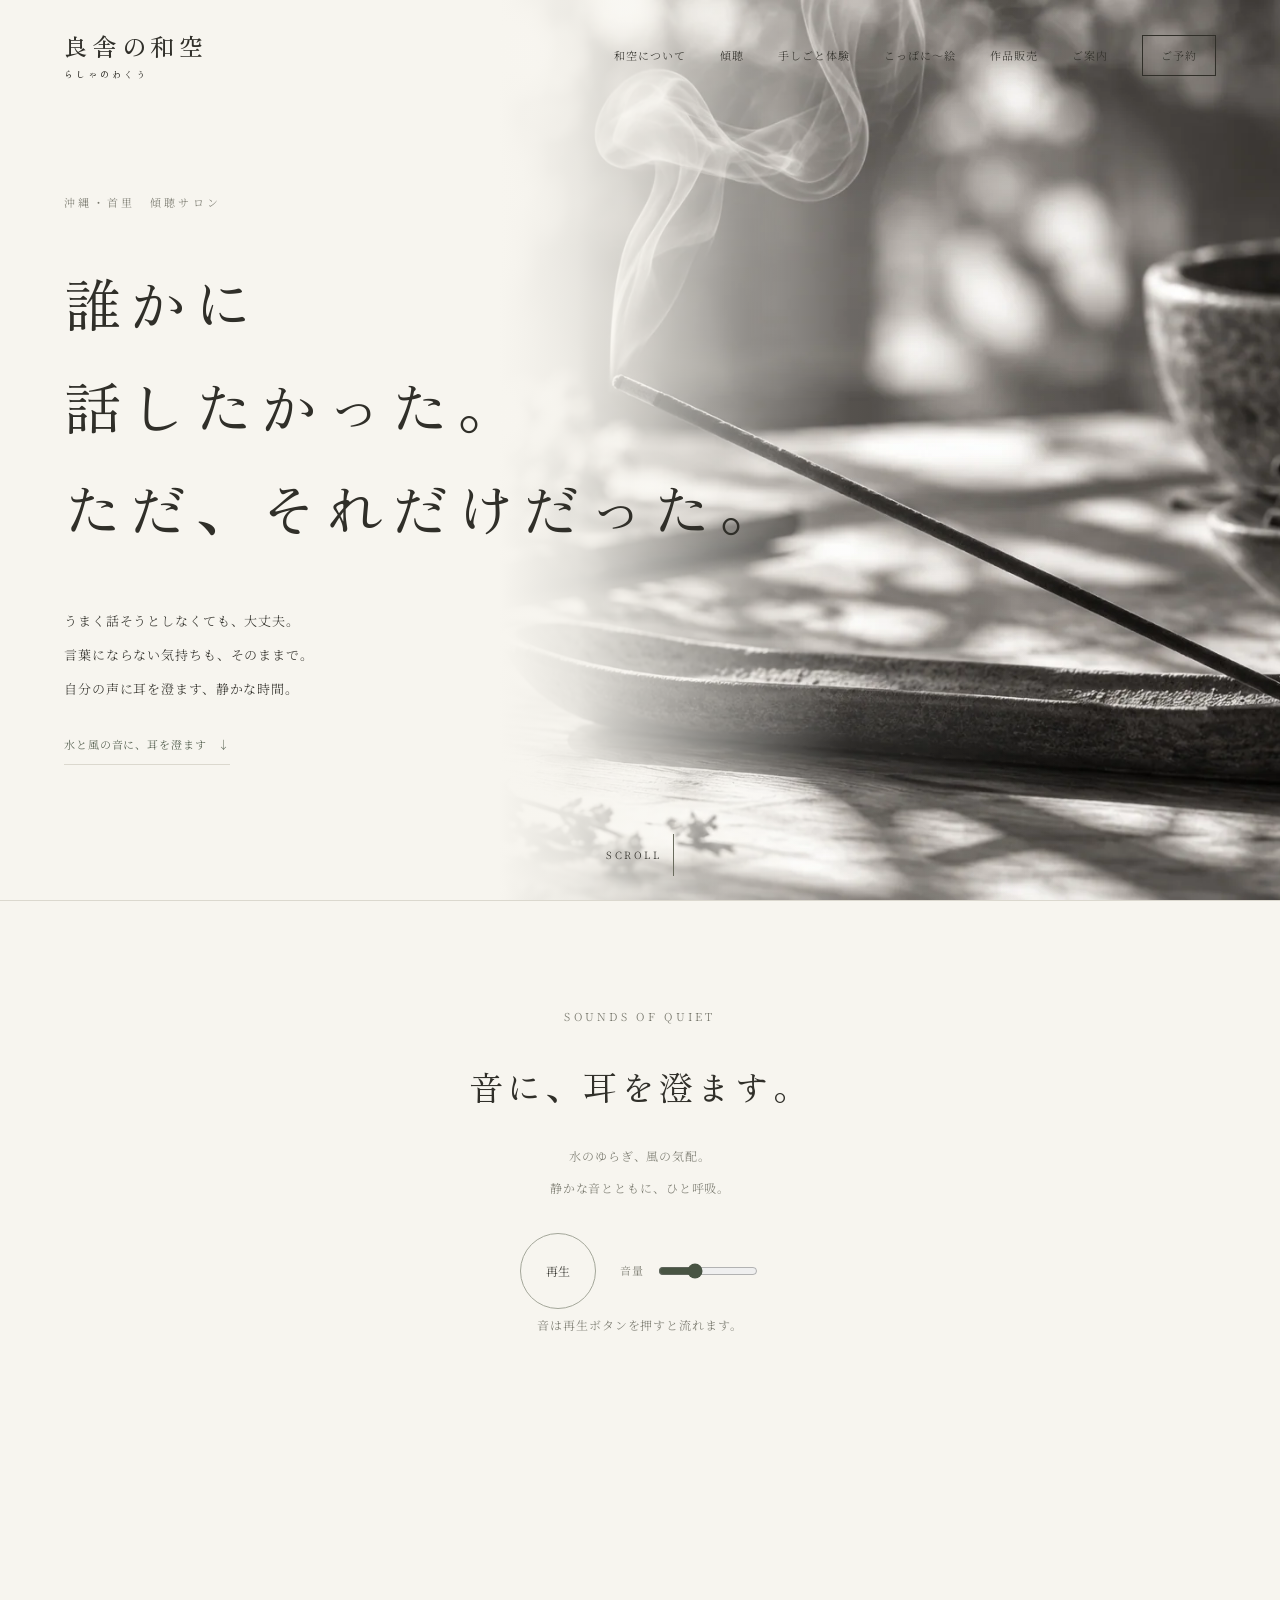
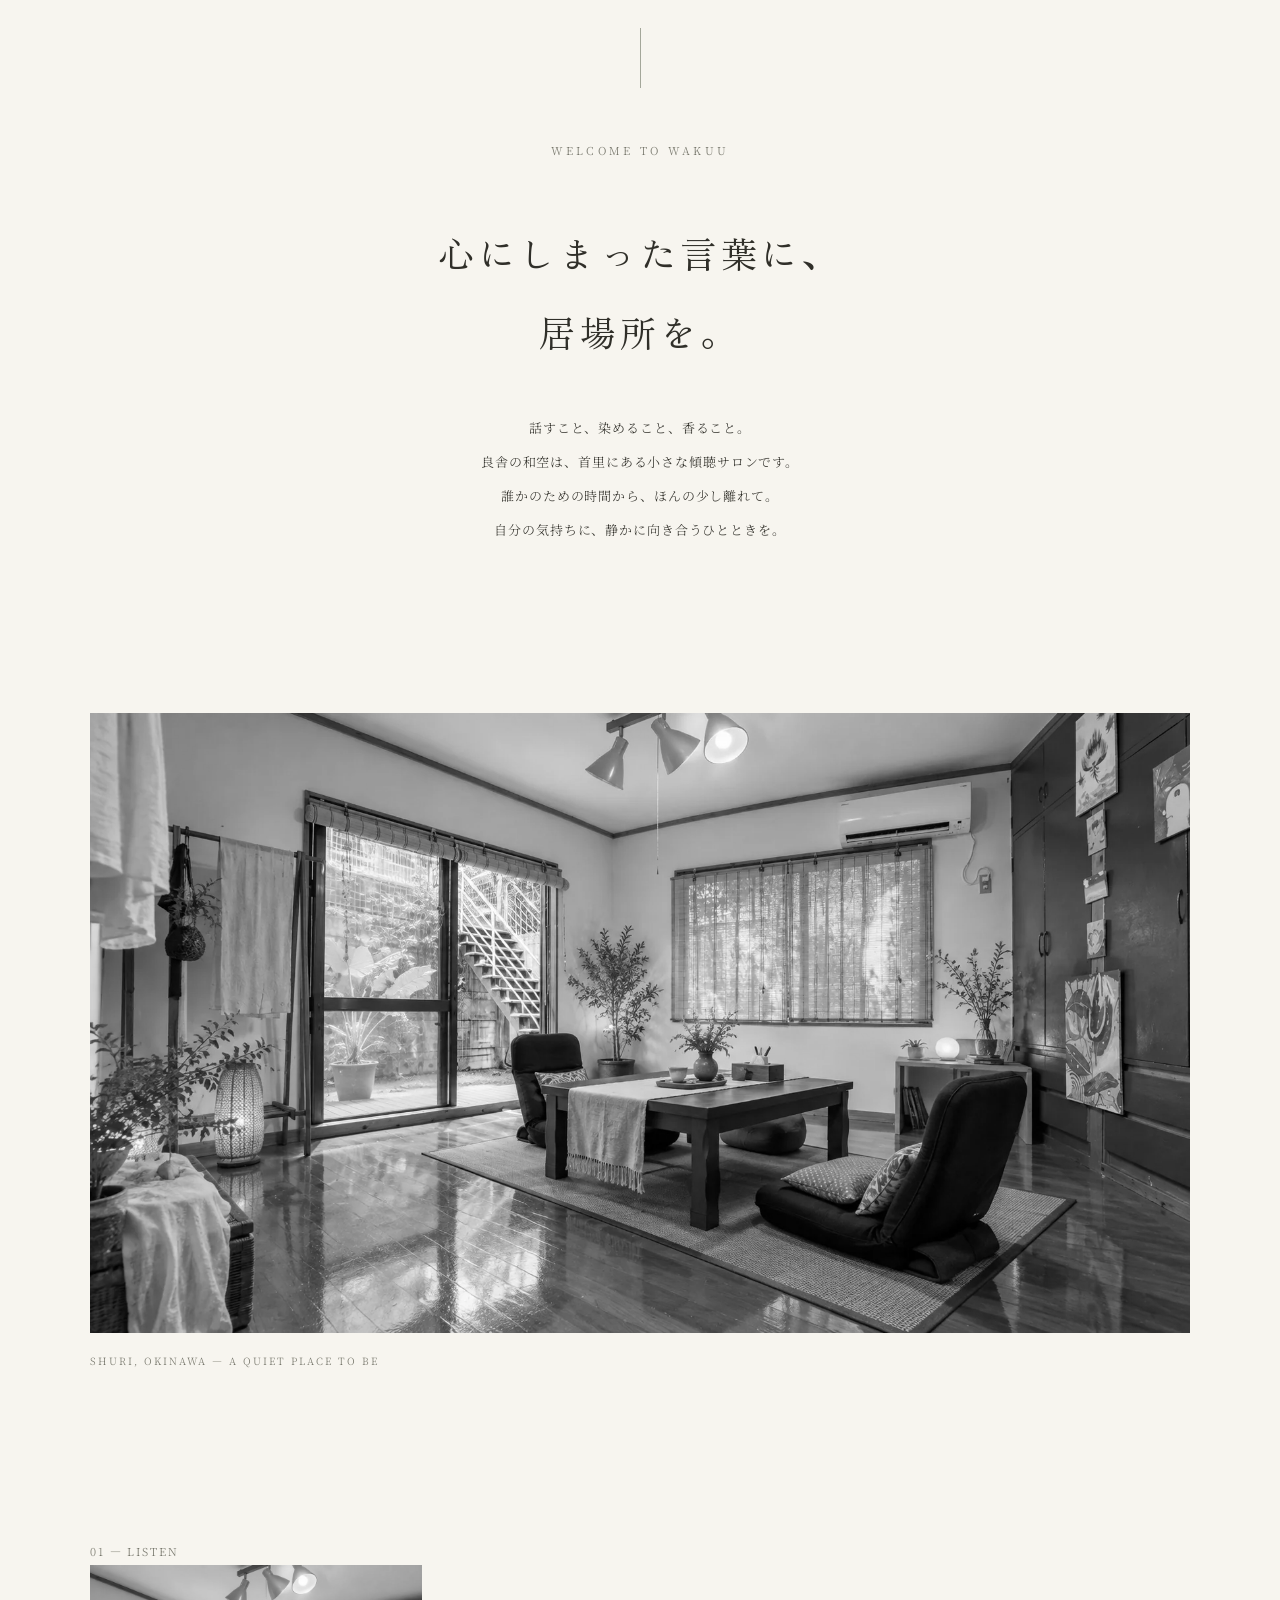
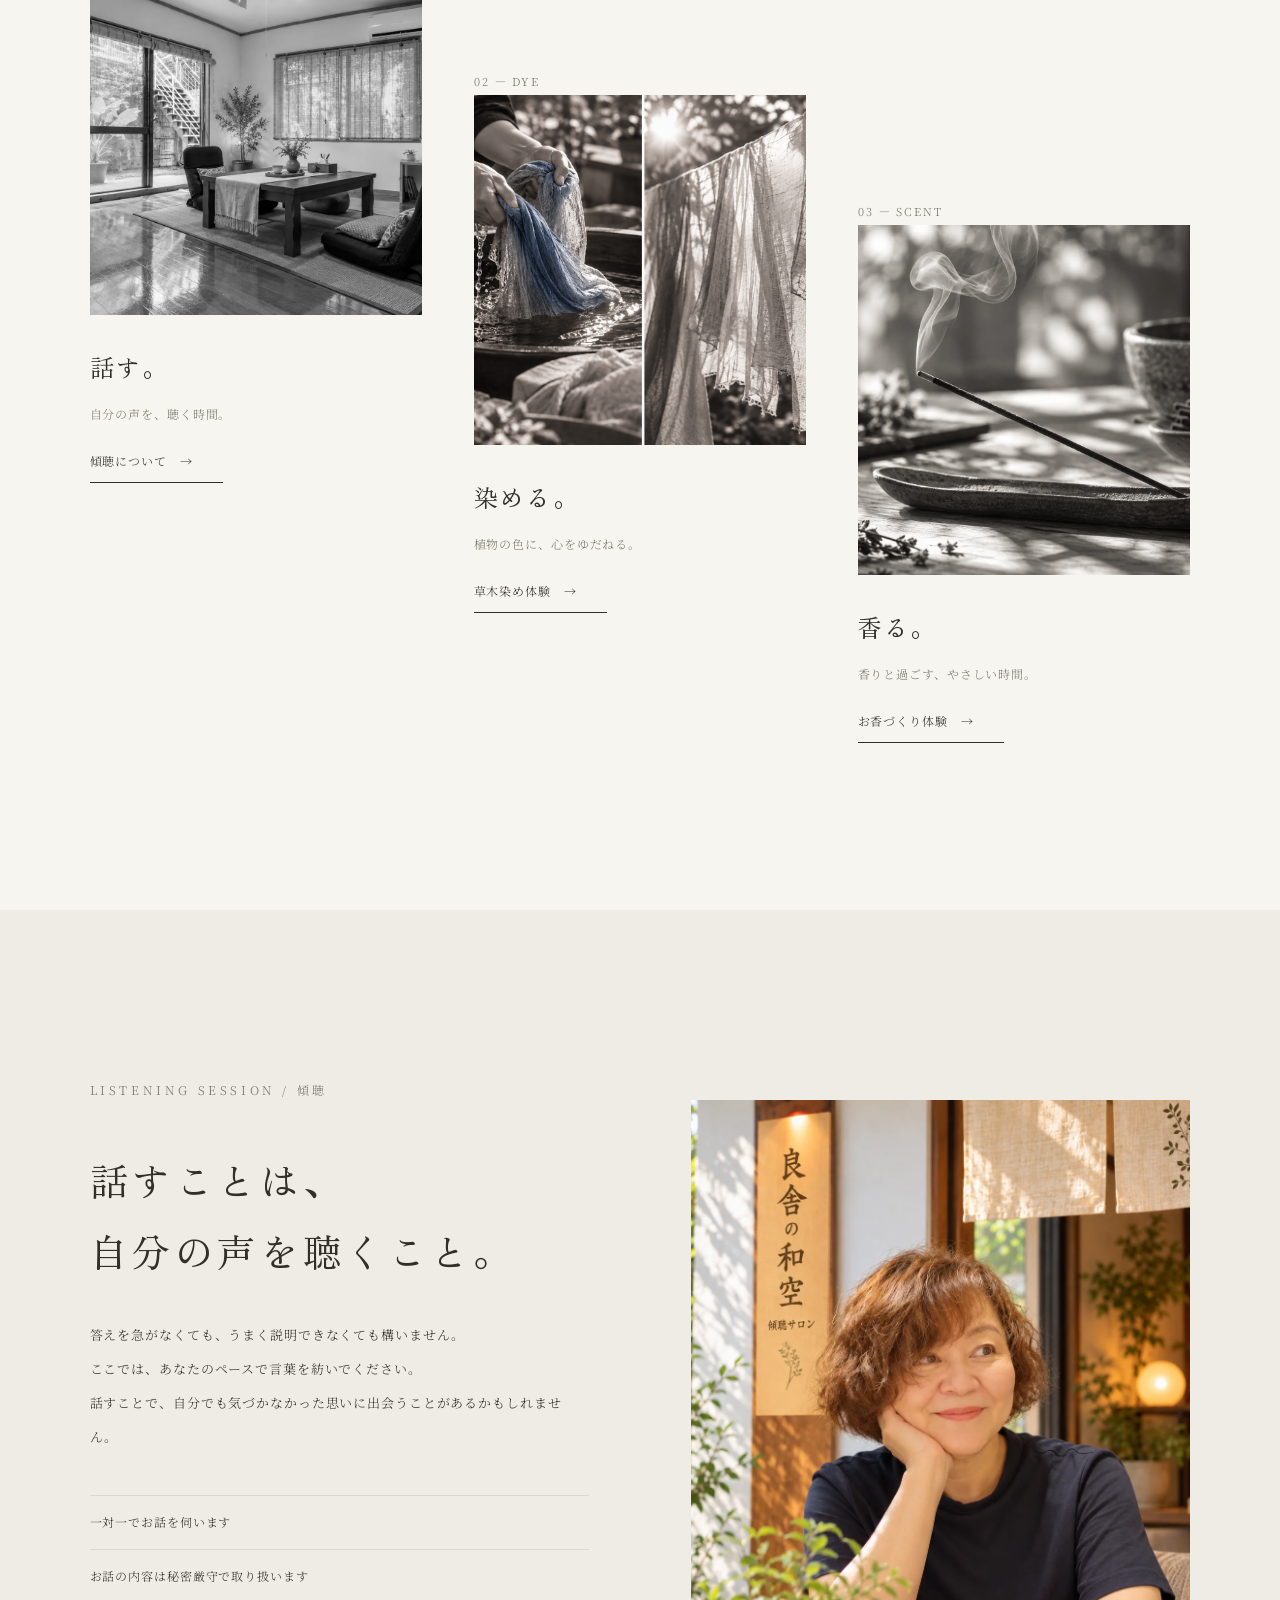
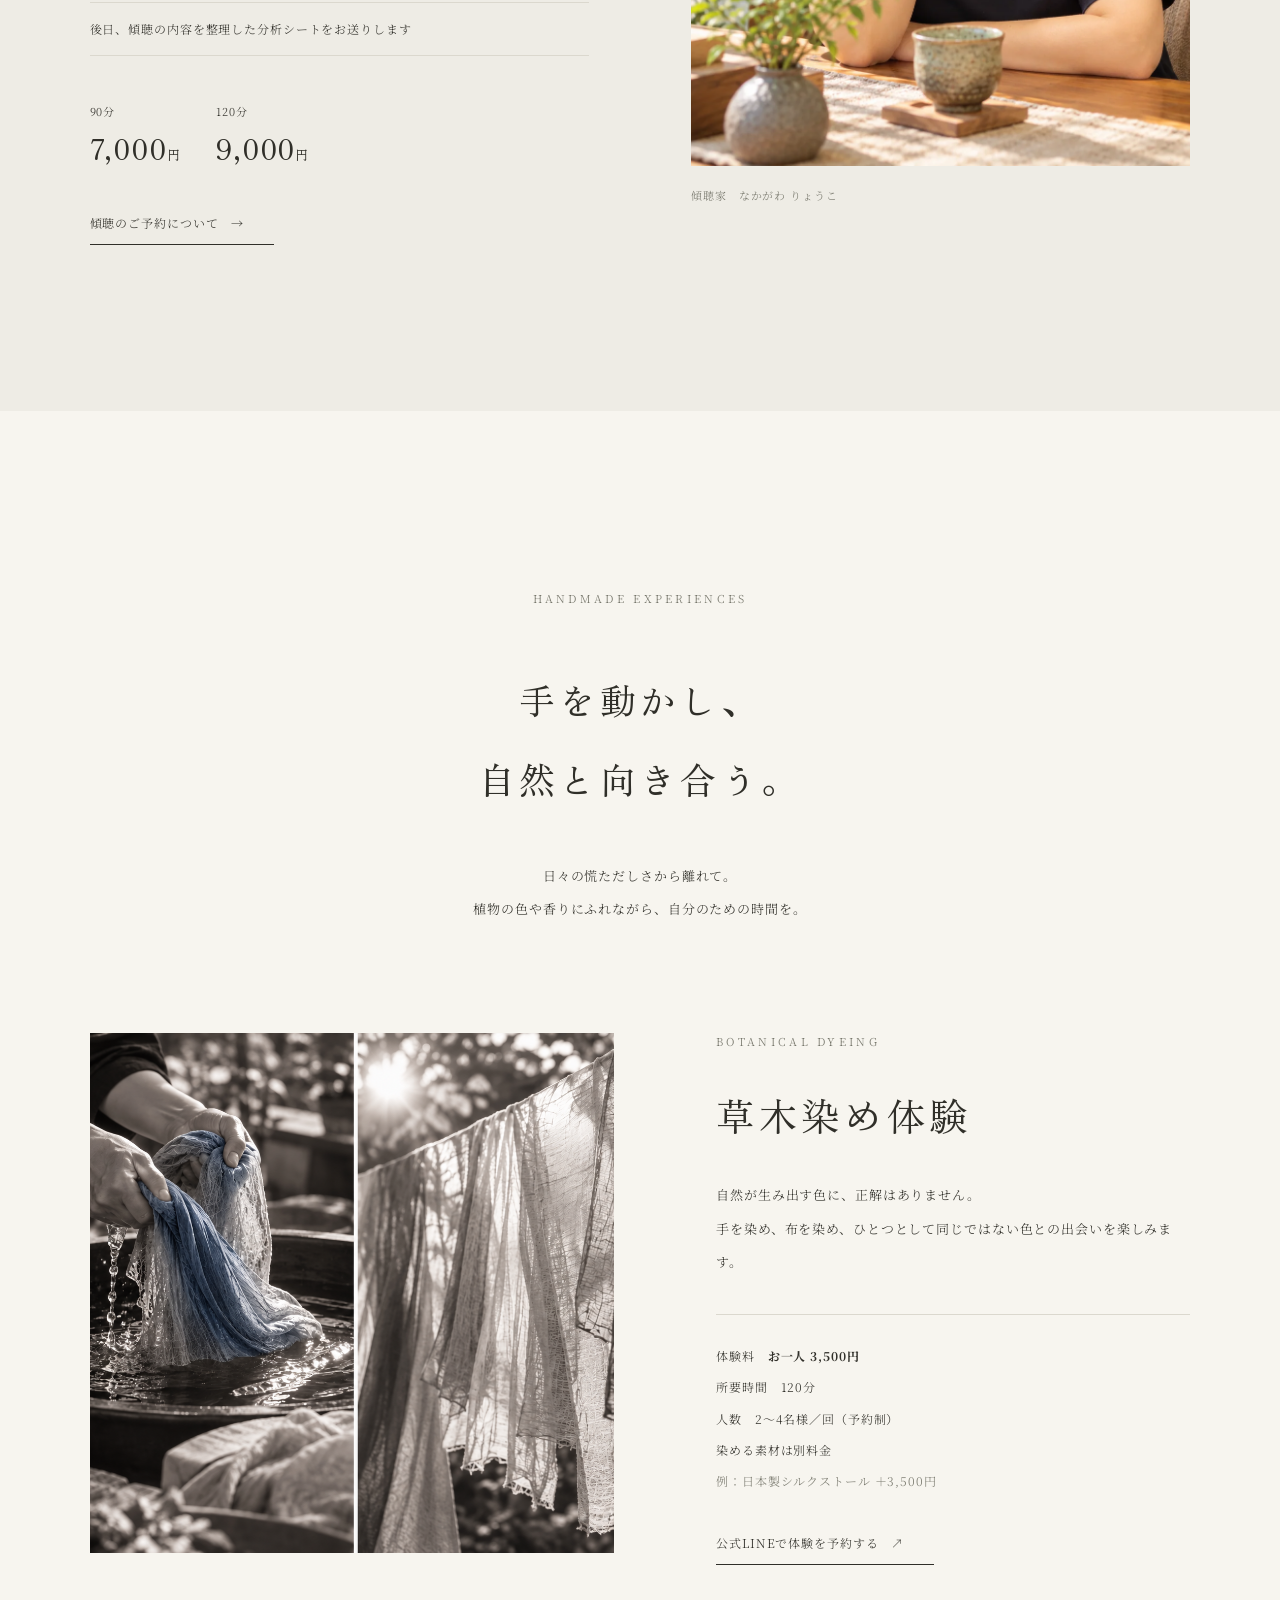
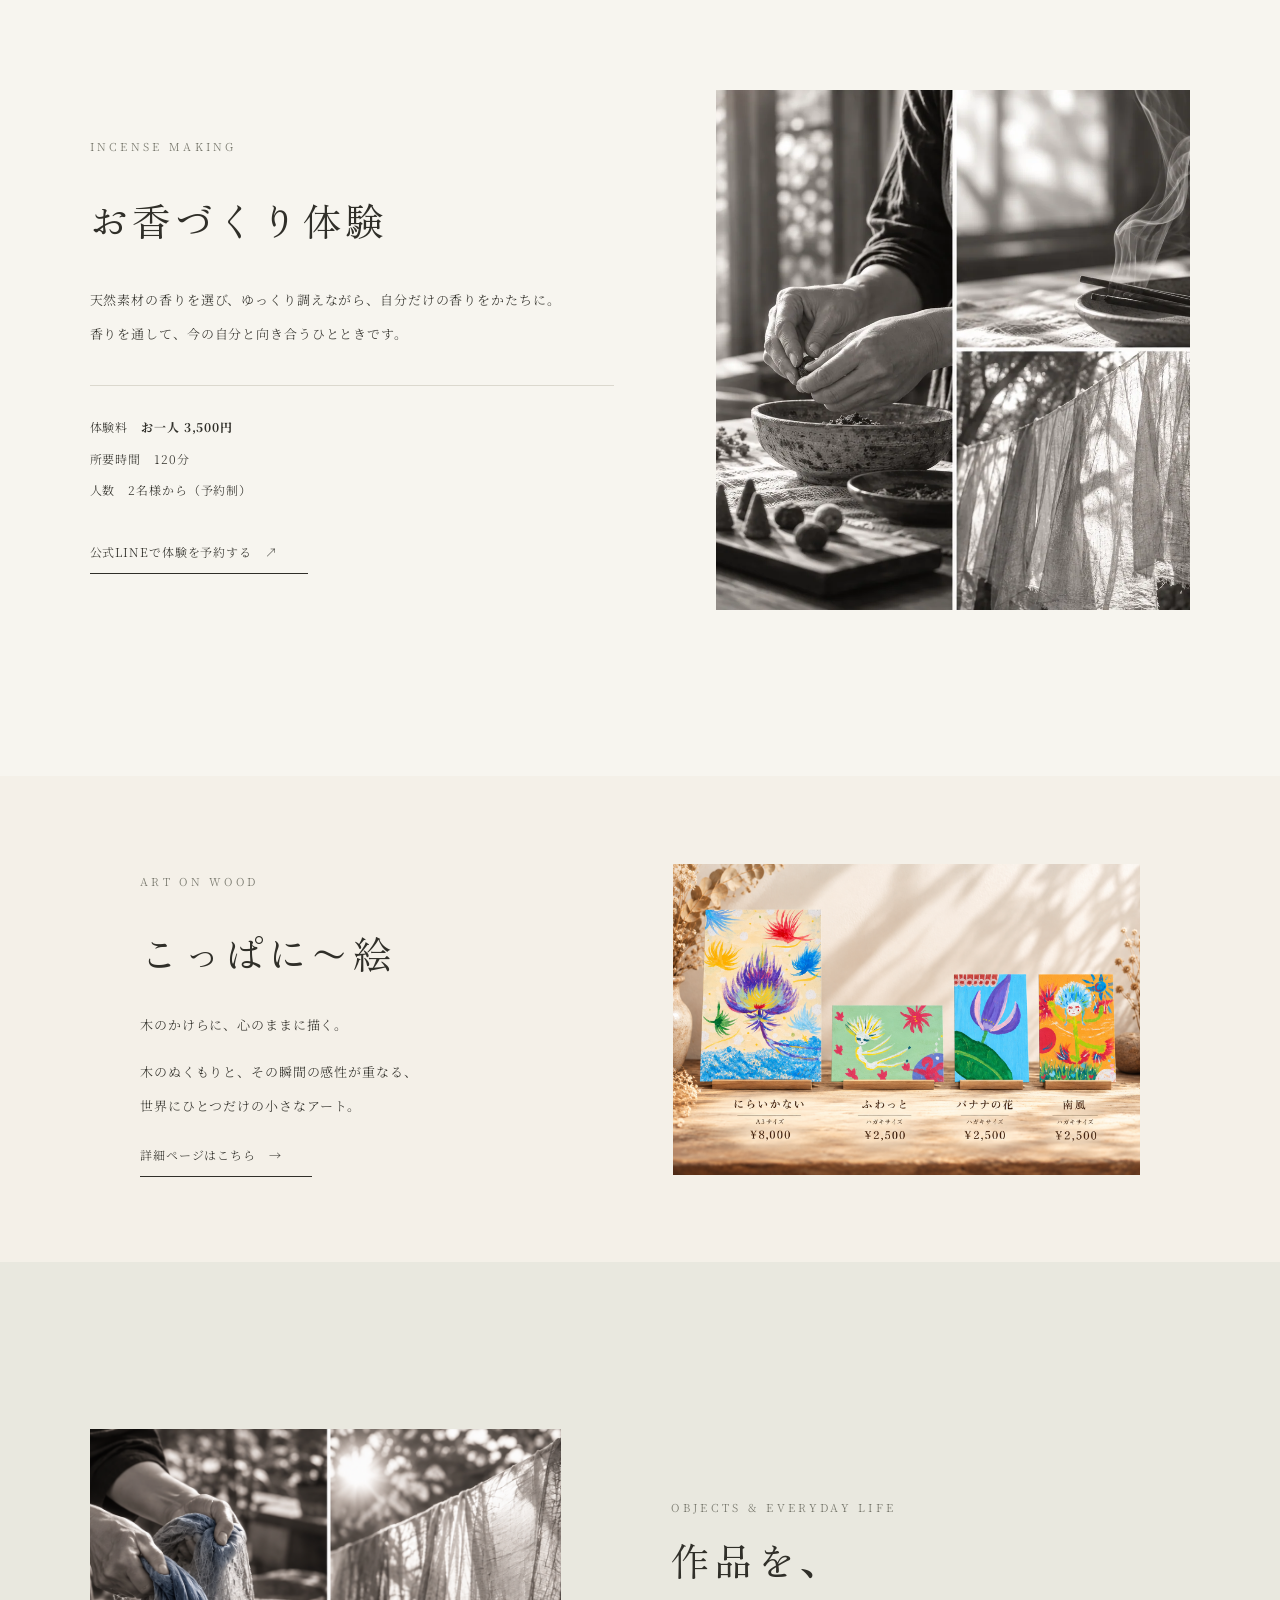
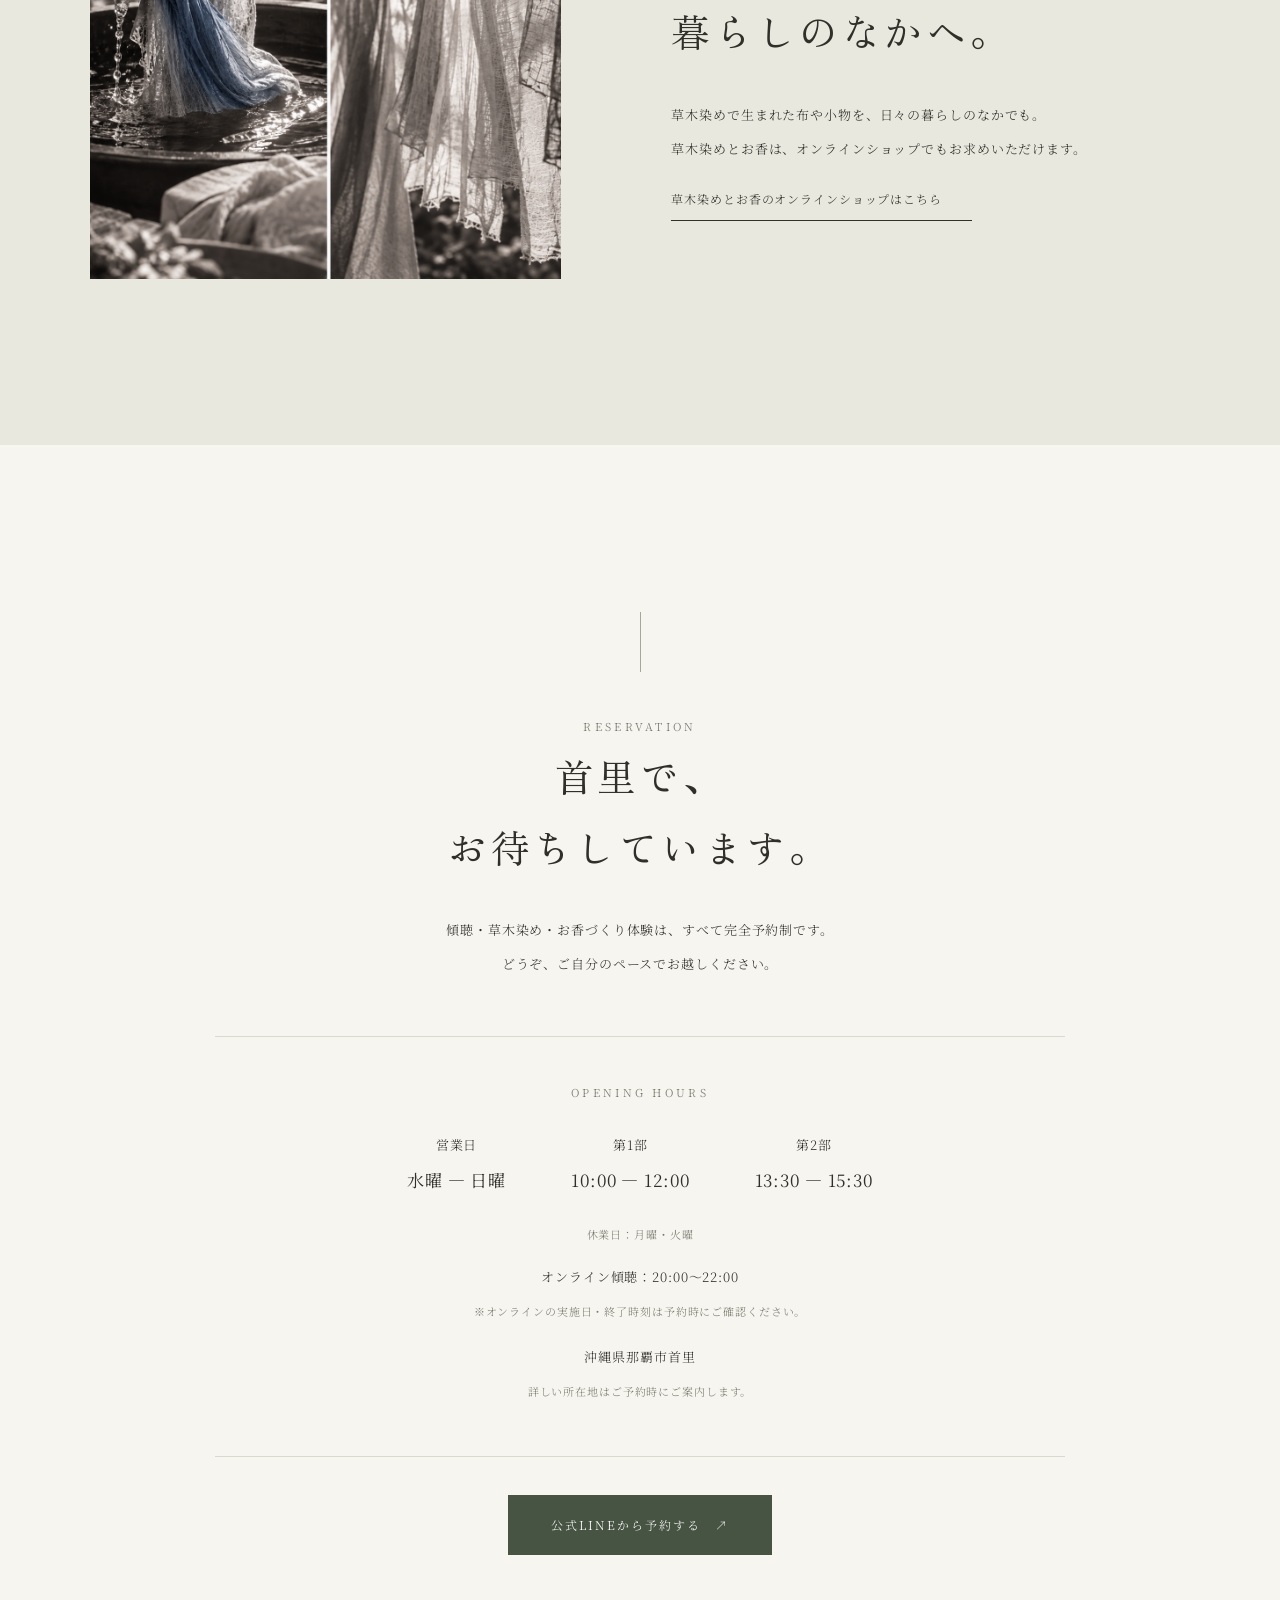
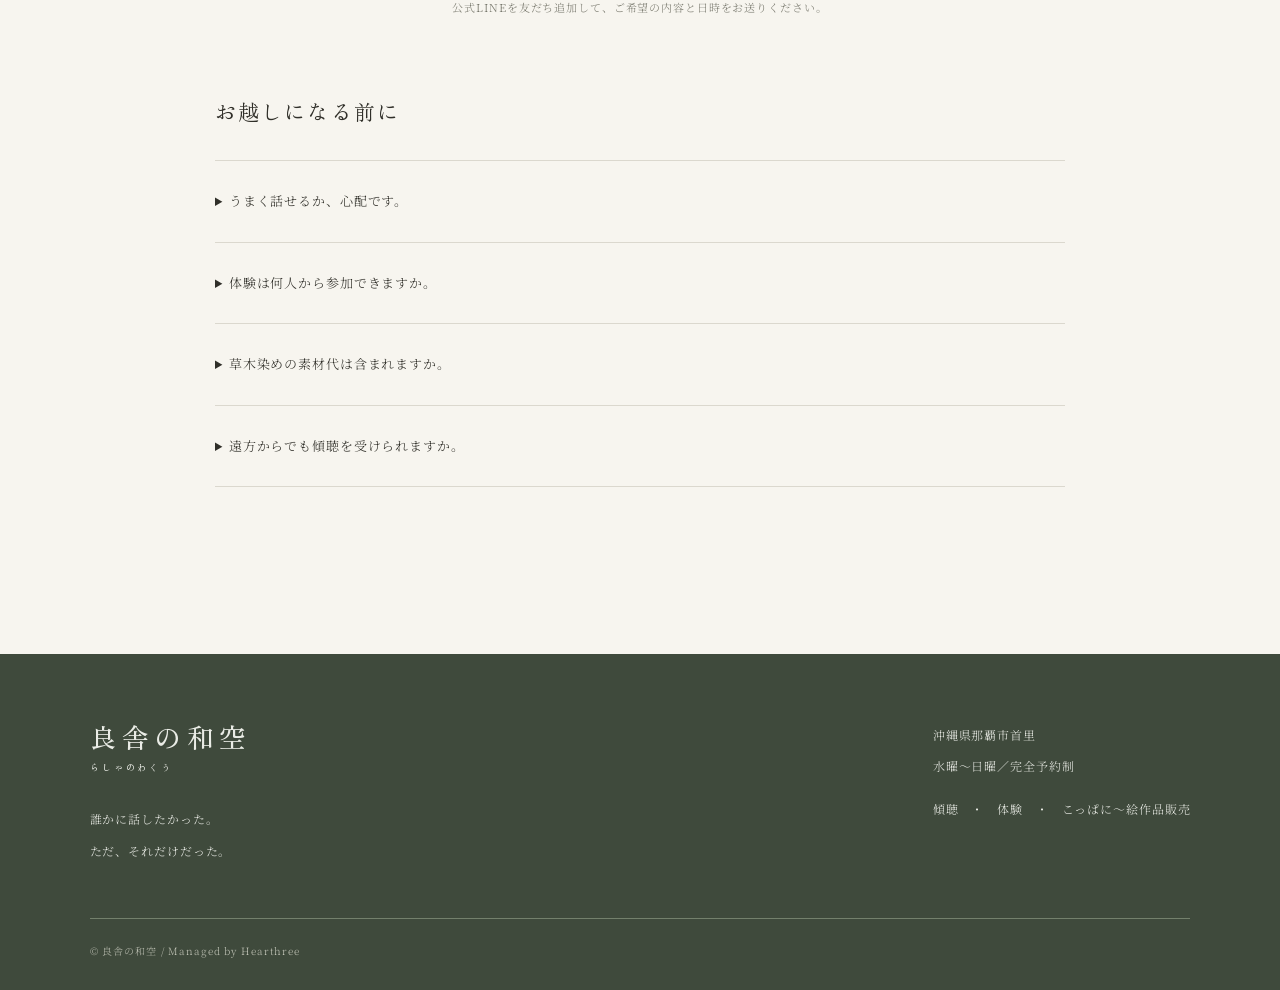
==== commit 7cabd0a6: "Modify reservation section witオンライン傾聴の時間を20:00〜22:00に変更h updated hours Updated reservation section w" ====
--- a/index.html
+++ b/index.html
@@ -61,7 +61,7 @@
 <section class="section workshops" id="experiences"><div class="intro fade" style="padding-bottom:95px"><span class="eyebrow">HANDMADE EXPERIENCES</span><h2 class="lead">手を動かし、<br>自然と向き合う。</h2><p>日々の慌ただしさから離れて。<br>植物の色や香りにふれながら、自分のための時間を。</p></div><article class="entry"><div class="photo fade"><img style="height:100%" src="assets/dye-selective.png" alt="草木染めの布を水から引き上げる手元" loading="lazy"></div><div class="fade"><span class="eyebrow">BOTANICAL DYEING</span><h2>草木染め体験</h2><p>自然が生み出す色に、正解はありません。<br>手を染め、布を染め、ひとつとして同じではない色との出会いを楽しみます。</p><div class="detail"><p>体験料　<strong>お一人 3,500円</strong></p><p>所要時間　120分</p><p>人数　2〜4名様／回（予約制）</p><p>染める素材は別料金</p><p class="subtle">例：日本製シルクストール ＋3,500円</p></div><a href="https://lin.ee/jNlSOVX" class="text-link" style="margin-top:28px" target="_blank" rel="noopener noreferrer" aria-label="公式LINEで体験を予約する（新しいタブで開きます）">公式LINEで体験を予約する　↗</a></div></article><article class="entry reverse" id="incense"><div class="photo fade"><img style="height:100%" src="assets/craft.webp" alt="香の素材を手で調える様子" loading="lazy"></div><div class="fade"><span class="eyebrow">INCENSE MAKING</span><h2>お香づくり体験</h2><p>天然素材の香りを選び、ゆっくり調えながら、自分だけの香りをかたちに。<br>香りを通して、今の自分と向き合うひとときです。</p><div class="detail"><p>体験料　<strong>お一人 3,500円</strong></p><p>所要時間　120分</p><p>人数　2名様から（予約制）</p></div><a href="https://lin.ee/jNlSOVX" class="text-link" style="margin-top:28px" target="_blank" rel="noopener noreferrer" aria-label="公式LINEで体験を予約する（新しいタブで開きます）">公式LINEで体験を予約する　↗</a></div></article></section>
 <section class="section koppa-preview" id="koppa-art" aria-labelledby="koppa-title"><div class="koppa-preview-inner"><div><span class="eyebrow">ART ON WOOD</span><h2 id="koppa-title">こっぱに〜絵</h2><p>木のかけらに、心のままに描く。</p><p>木のぬくもりと、その瞬間の感性が重なる、<br>世界にひとつだけの小さなアート。</p><a class="text-link" href="koppa-art.html">詳細ページはこちら　→</a></div><a href="koppa-art.html" aria-label="こっぱに〜絵の詳細ページを見る"><img src="assets/koppa-art.png" width="1536" height="1024" alt="色鮮やかな、こっぱに〜絵の4作品" loading="lazy"></a></div></section>
 <section class="section shop" id="shop"><div class="shop-inner"><div class="fade"><img src="assets/dye-selective.png" alt="光を透かす草木染めの布" loading="lazy"></div><div class="shop-copy fade"><span class="eyebrow">OBJECTS & EVERYDAY LIFE</span><h2>作品を、<br>暮らしのなかへ。</h2><p>草木染めで生まれた布や小物を、日々の暮らしのなかでも。<br>草木染めとお香は、オンラインショップでもお求めいただけます。</p><a class="text-link" href="https://lumiagreens.base.shop/categories/7768767" target="_blank" rel="noopener noreferrer" aria-label="草木染めとお香のオンラインショップはこちら（新しいタブで開きます）">草木染めとお香のオンラインショップはこちら</a><p class="note" id="shop-availability" hidden>オンラインショップは、ただいま準備中です。</p></div></div></section>
-<section class="section booking" id="reservation"><div class="fade"><span class="small-line"></span><div class="eyebrow">RESERVATION</div><h2>首里で、<br>お待ちしています。</h2><p>傾聴・草木染め・お香づくり体験は、すべて完全予約制です。<br>どうぞ、ご自分のペースでお越しください。</p><div class="booking-card" id="information"><span class="eyebrow">OPENING HOURS</span><div class="times"><div>営業日<br><b>水曜 — 日曜</b></div><div>第1部<br><b>10:00 — 12:00</b></div><div>第2部<br><b>13:30 — 15:30</b></div></div><p class="note">休業日：月曜・火曜</p><p>オンライン傾聴：17:00〜21:00の開始に対応<br><span class="note">※オンラインの実施日・終了時刻は予約時にご確認ください。</span></p><p>沖縄県那覇市首里<br><span class="note">詳しい所在地はご予約時にご案内します。</span></p></div><div class="buttons"><a class="button" href="https://lin.ee/jNlSOVX" target="_blank" rel="noopener noreferrer" aria-label="公式LINEから予約する（新しいタブで開きます）">公式LINEから予約する　↗</a></div><p class="note" id="reservation-availability" hidden></p><p class="note">公式LINEを友だち追加して、ご希望の内容と日時をお送りください。</p><div class="faq"><h3>お越しになる前に</h3><details><summary>うまく話せるか、心配です。</summary><p>話す内容をまとめておく必要はありません。言葉にならない気持ちも、沈黙も、そのままで。ご自分のペースでお話しください。</p></details><details><summary>体験は何人から参加できますか。</summary><p>草木染めは2〜4名様、お香づくりは2名様から承ります。どちらも120分・予約制です。</p></details><details><summary>草木染めの素材代は含まれますか。</summary><p>体験料3,500円とは別に、染める素材の料金がかかります。日本製シルクストールは、素材代として3,500円が目安です。</p></details><details><summary>遠方からでも傾聴を受けられますか。</summary><p>オンライン傾聴に対応しています。開始時刻は17:00〜21:00で、実施日はご予約時にご相談ください。</p></details></div></div></section>
+<section class="section booking" id="reservation"><div class="fade"><span class="small-line"></span><div class="eyebrow">RESERVATION</div><h2>首里で、<br>お待ちしています。</h2><p>傾聴・草木染め・お香づくり体験は、すべて完全予約制です。<br>どうぞ、ご自分のペースでお越しください。</p><div class="booking-card" id="information"><span class="eyebrow">OPENING HOURS</span><div class="times"><div>営業日<br><b>水曜 — 日曜</b></div><div>第1部<br><b>10:00 — 12:00</b></div><div>第2部<br><b>13:30 — 15:30</b></div></div><p class="note">休業日：月曜・火曜</p><p>オンライン傾聴：20:00〜22:00<br><span class="note">※オンラインの実施日・終了時刻は予約時にご確認ください。</span></p><p>沖縄県那覇市首里<br><span class="note">詳しい所在地はご予約時にご案内します。</span></p></div><div class="buttons"><a class="button" href="https://lin.ee/jNlSOVX" target="_blank" rel="noopener noreferrer" aria-label="公式LINEから予約する（新しいタブで開きます）">公式LINEから予約する　↗</a></div><p class="note" id="reservation-availability" hidden></p><p class="note">公式LINEを友だち追加して、ご希望の内容と日時をお送りください。</p><div class="faq"><h3>お越しになる前に</h3><details><summary>うまく話せるか、心配です。</summary><p>話す内容をまとめておく必要はありません。言葉にならない気持ちも、沈黙も、そのままで。ご自分のペースでお話しください。</p></details><details><summary>体験は何人から参加できますか。</summary><p>草木染めは2〜4名様、お香づくりは2名様から承ります。どちらも120分・予約制です。</p></details><details><summary>草木染めの素材代は含まれますか。</summary><p>体験料3,500円とは別に、染める素材の料金がかかります。日本製シルクストールは、素材代として3,500円が目安です。</p></details><details><summary>遠方からでも傾聴を受けられますか。</summary><p>オンライン傾聴に対応しています。時間は20:00〜22:00で、実施日はご予約時にご相談ください。</p></details></div></div></section>
 </main>
 
 <footer><div class="footer-grid"><div><div class="brand">良舎の和空<small>らしゃのわくう</small></div><p style="margin-top:30px">誰かに話したかった。<br>ただ、それだけだった。</p></div><div><p>沖縄県那覇市首里<br>水曜〜日曜／完全予約制</p><p><a href="#listen">傾聴</a>　・　<a href="#experiences">体験</a>　・　<a href="#koppa-art">こっぱに〜絵</a><a href="#shop">作品販売</a></p></div></div><div class="copyright">© 良舎の和空 / Managed by Hearthree</div></footer><div id="notice" role="status" aria-live="polite"></div>
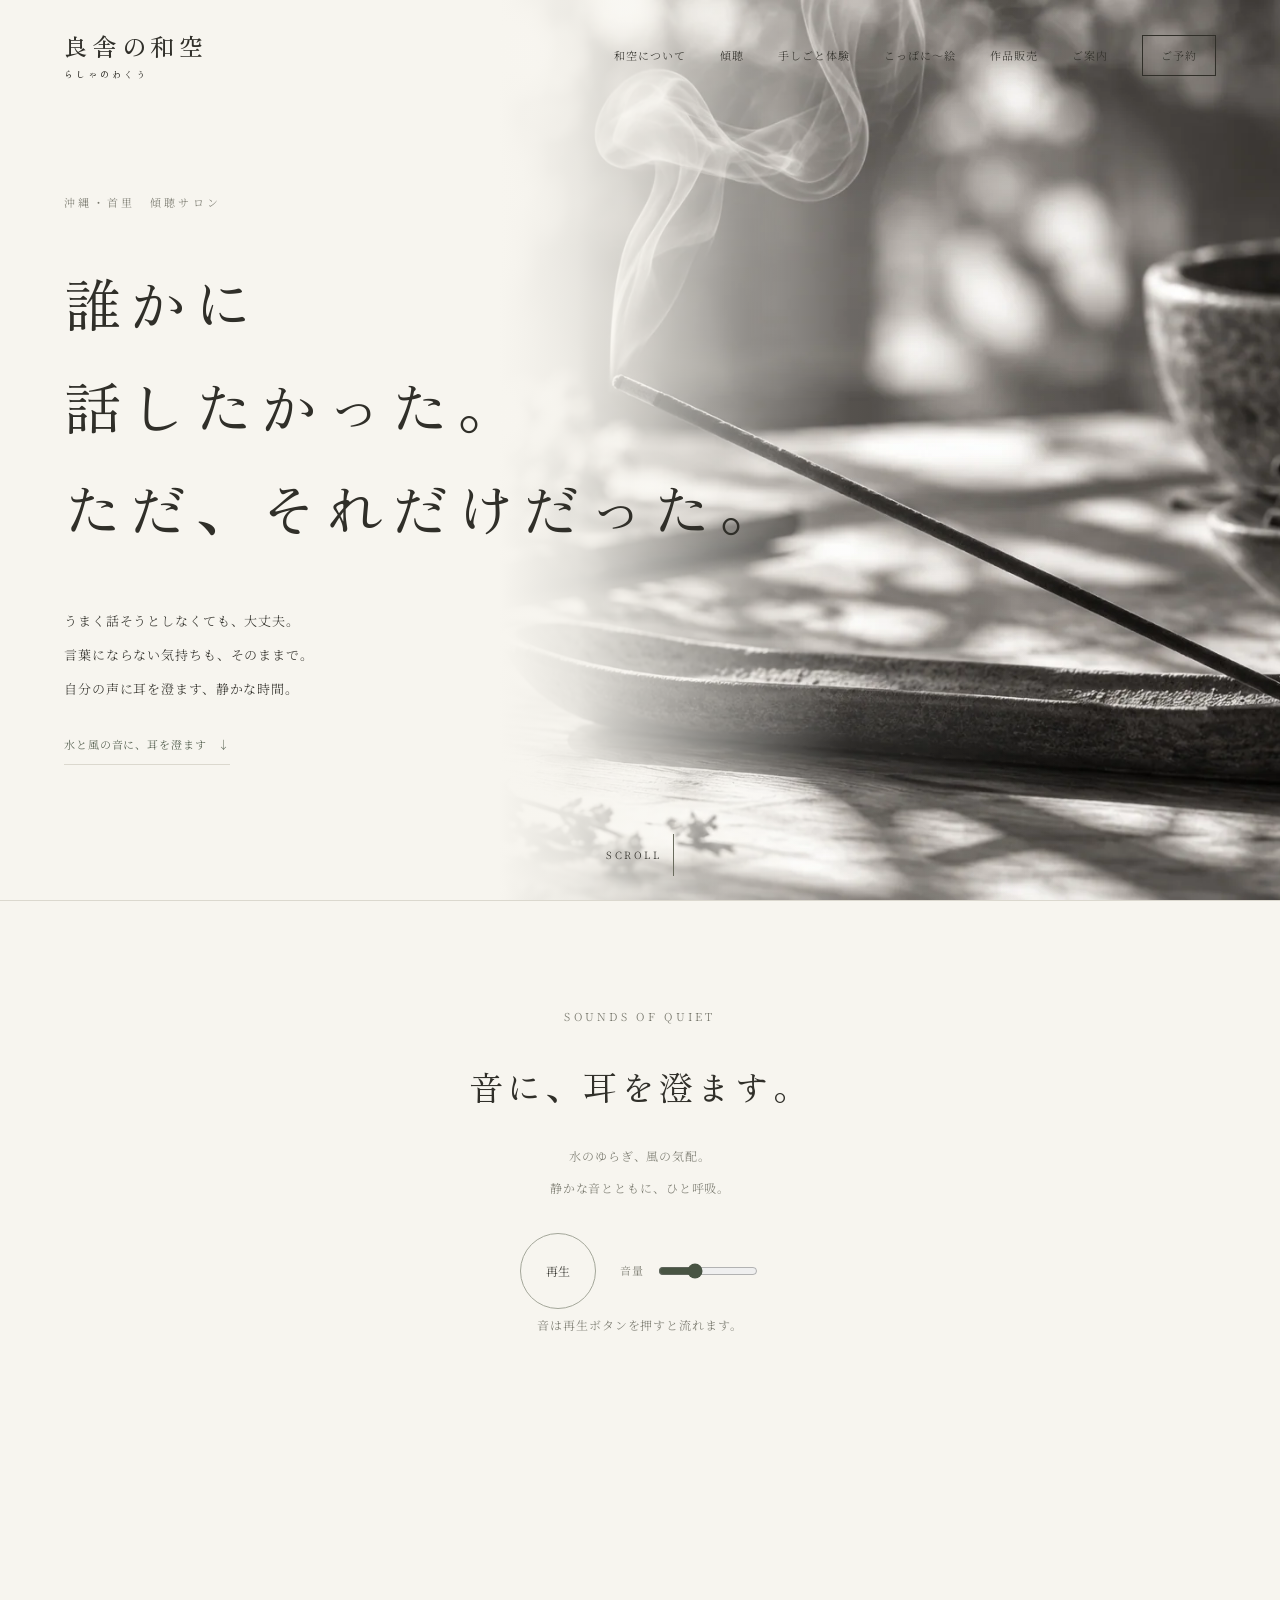
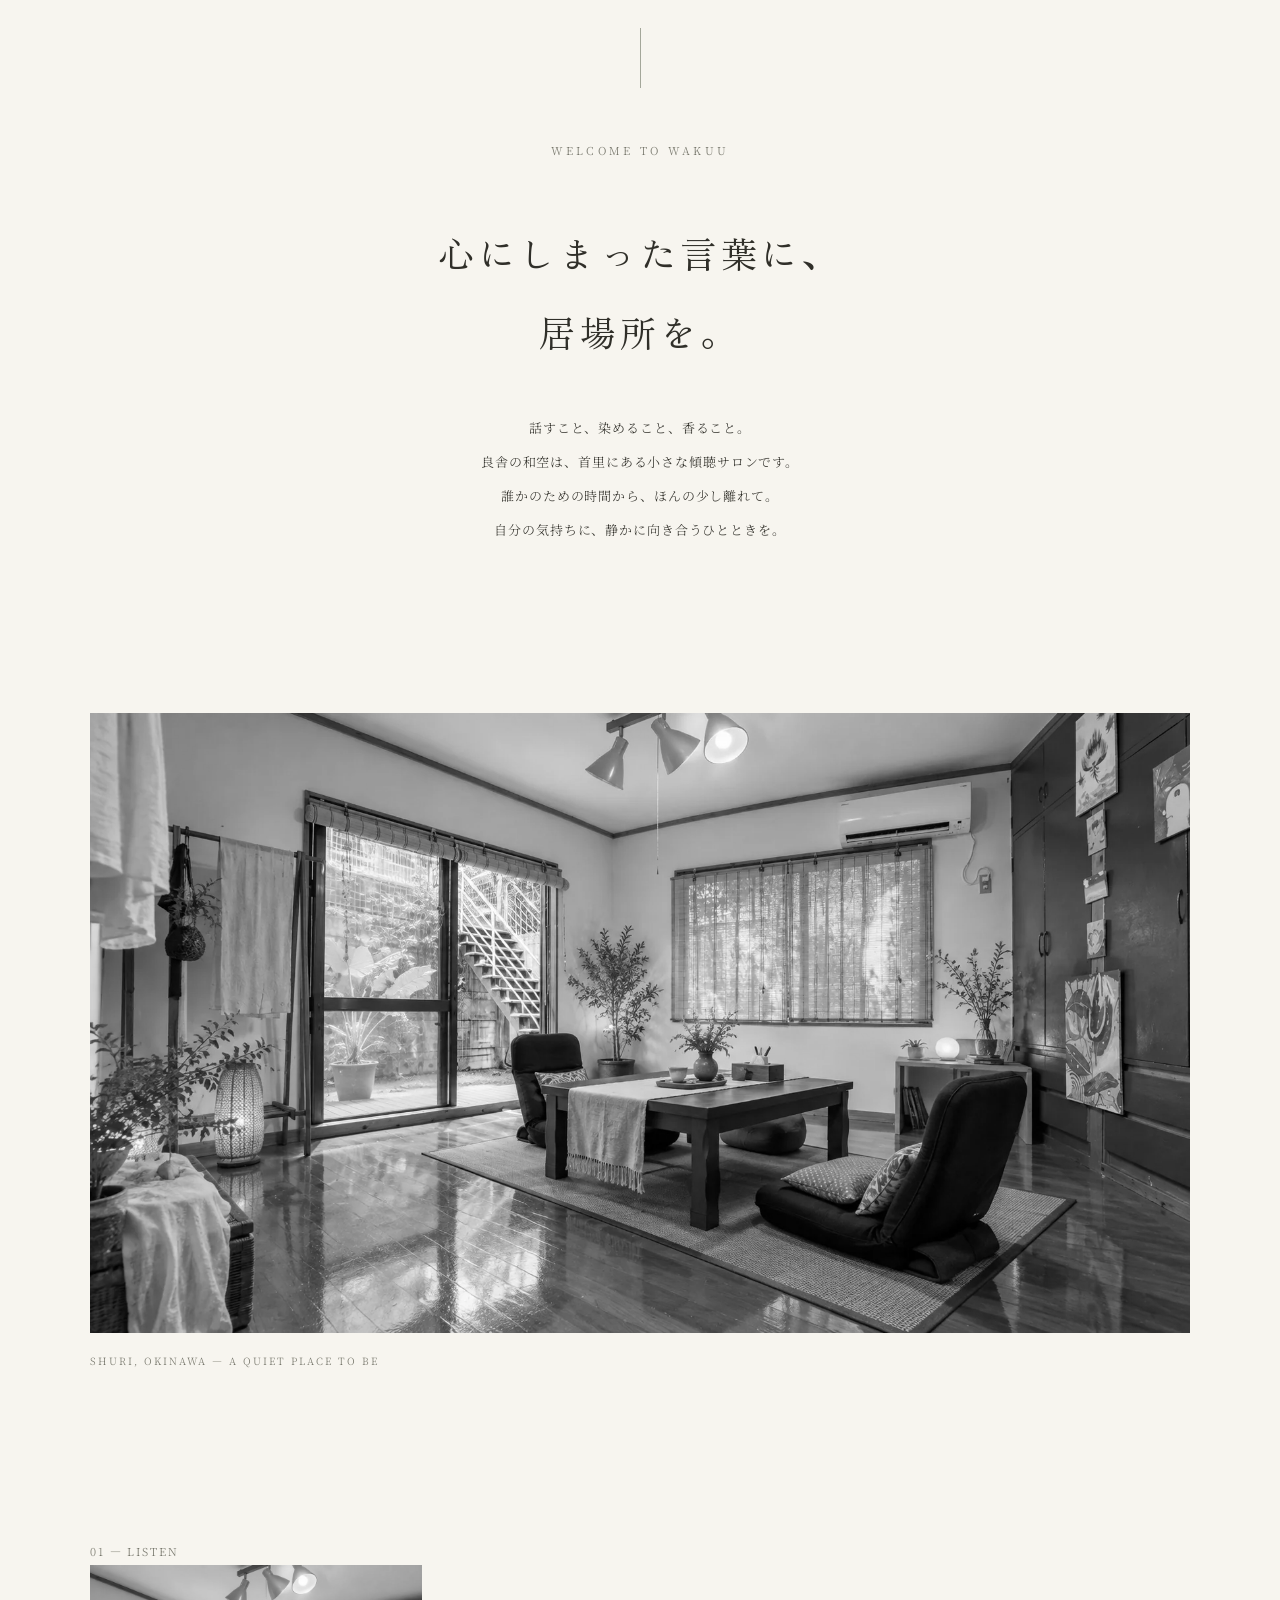
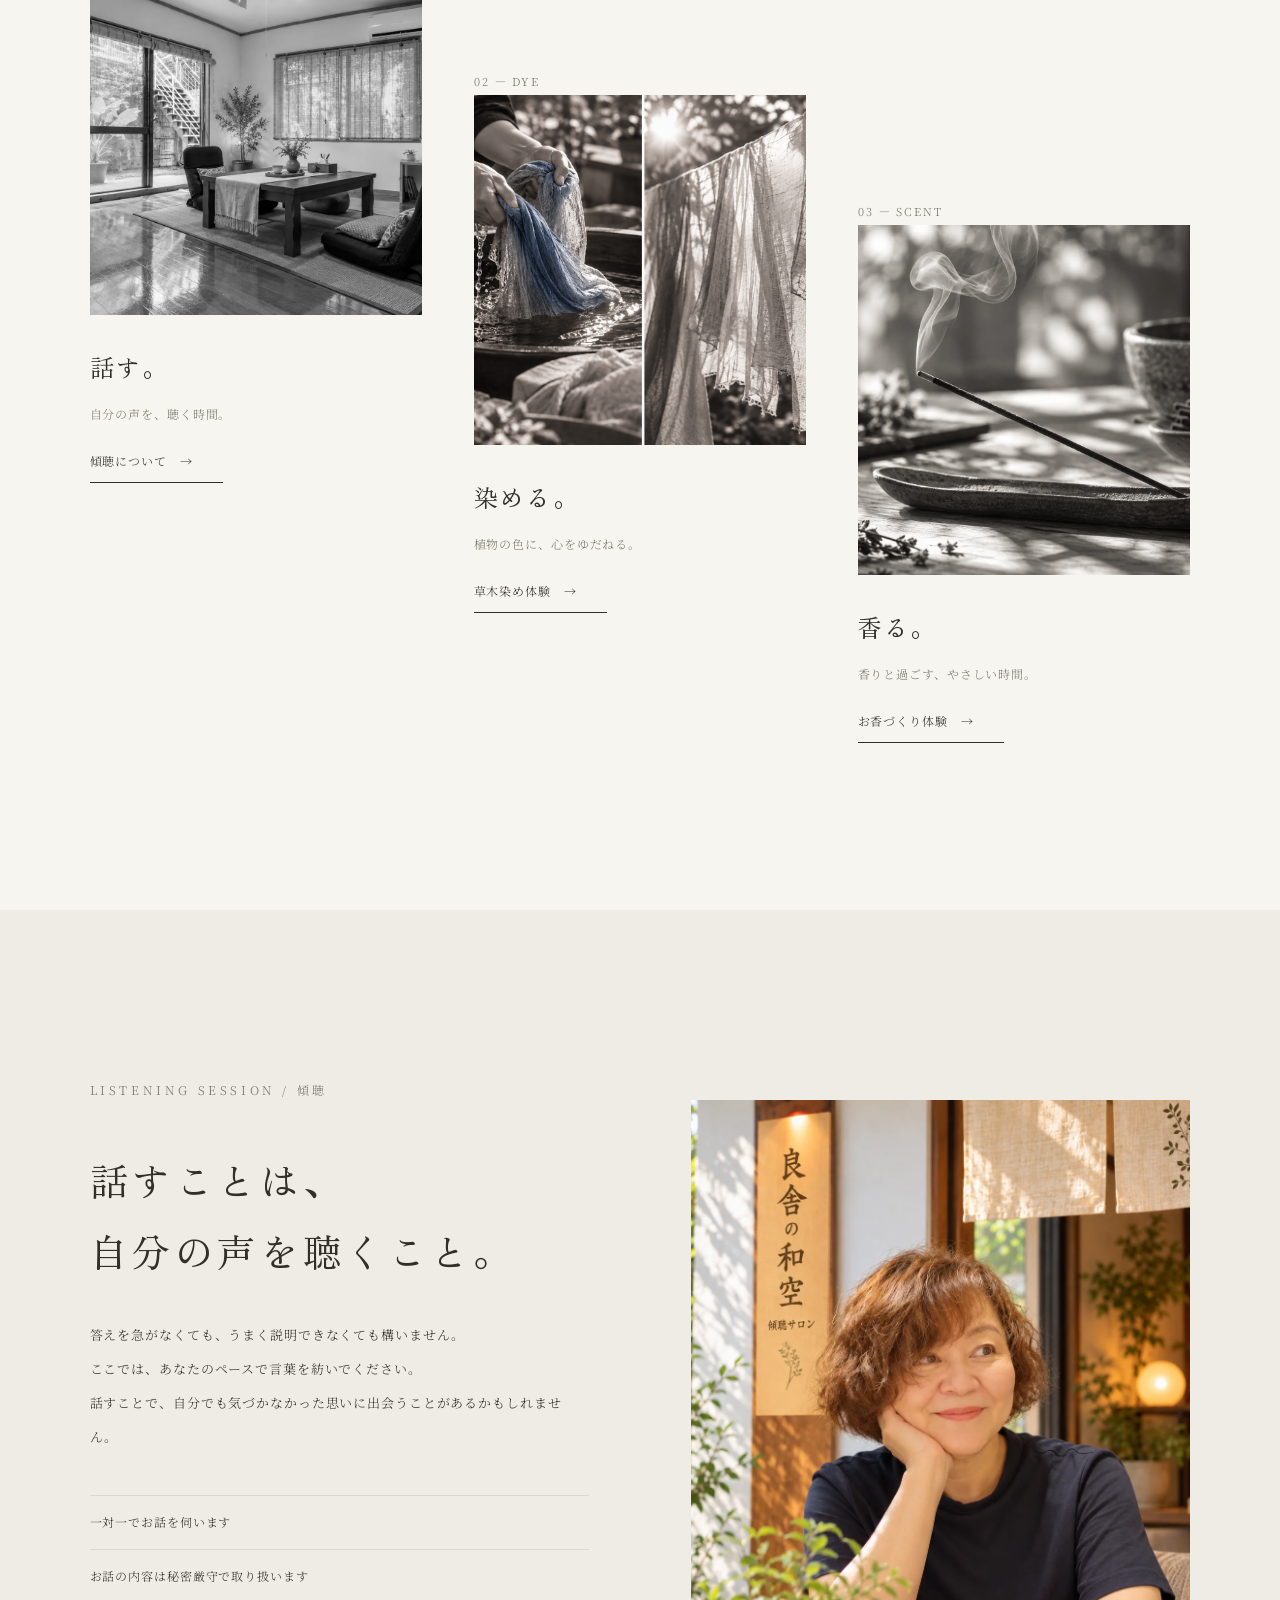
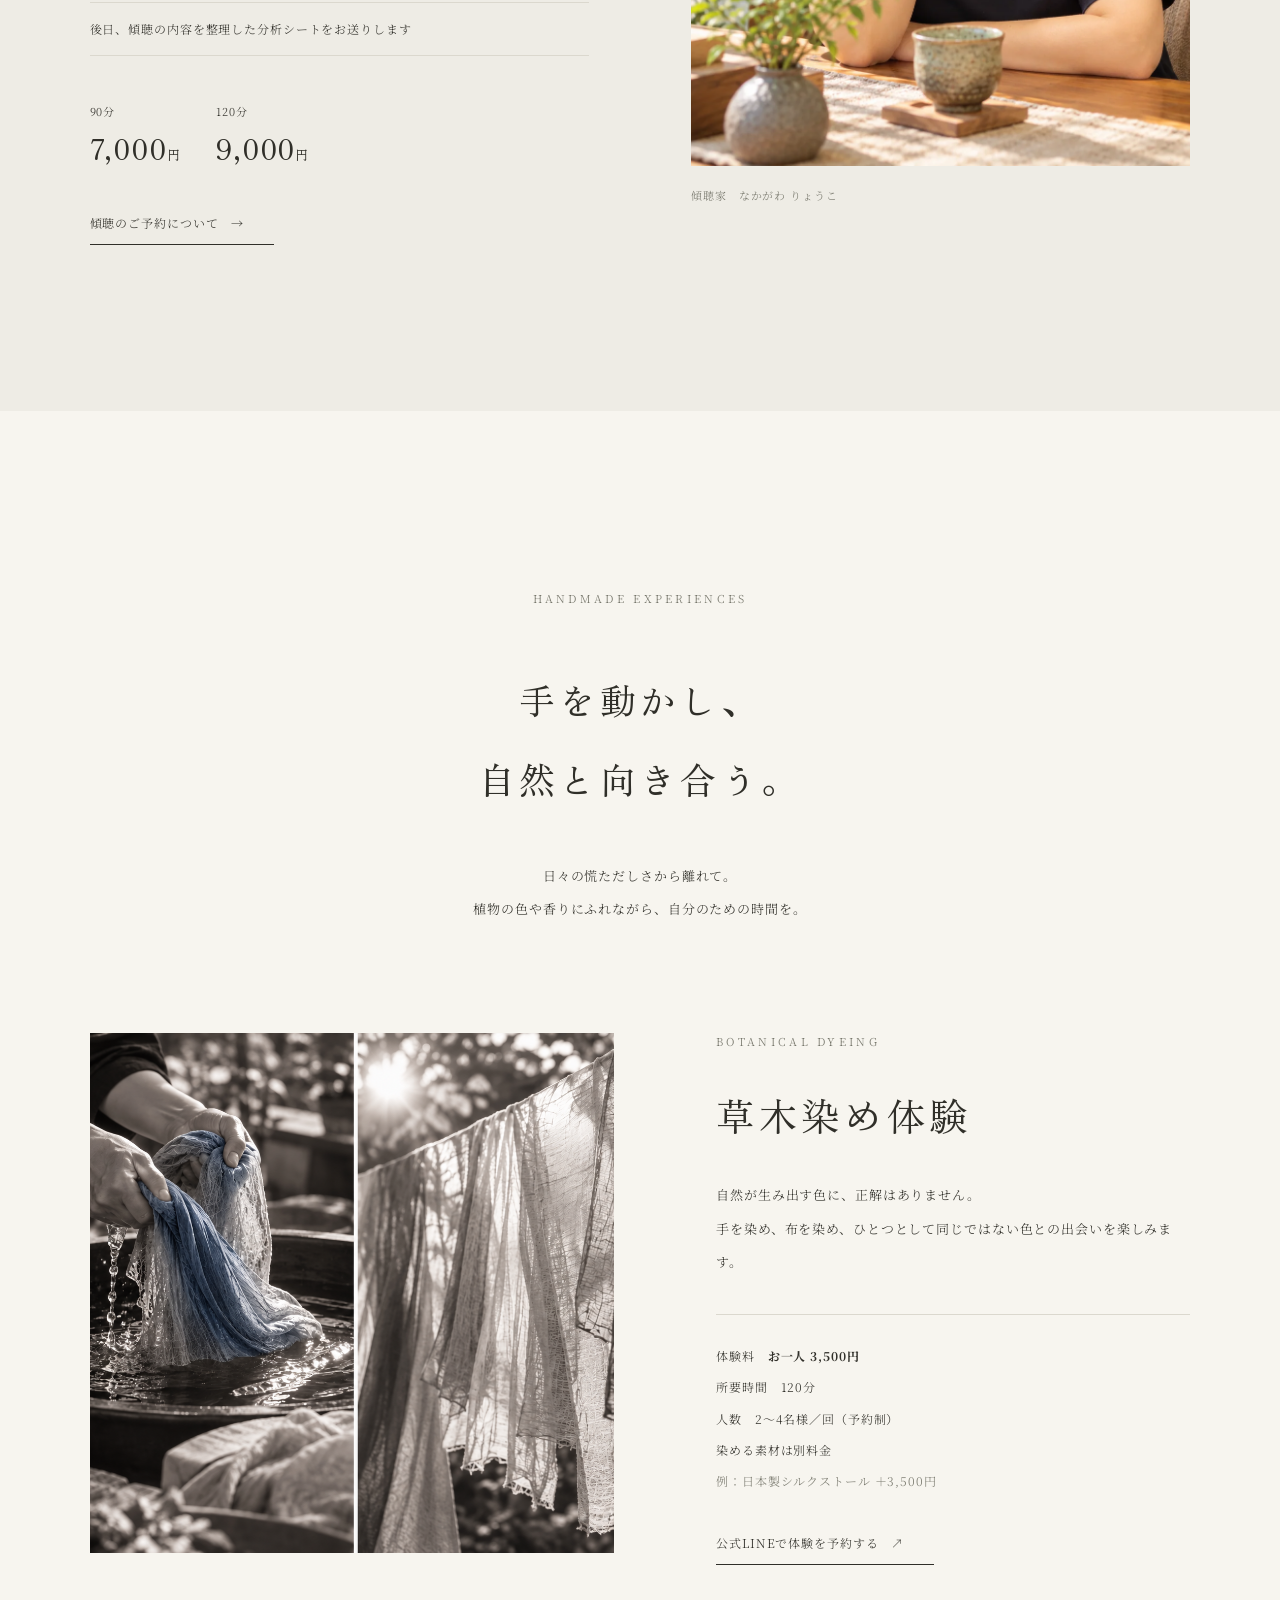
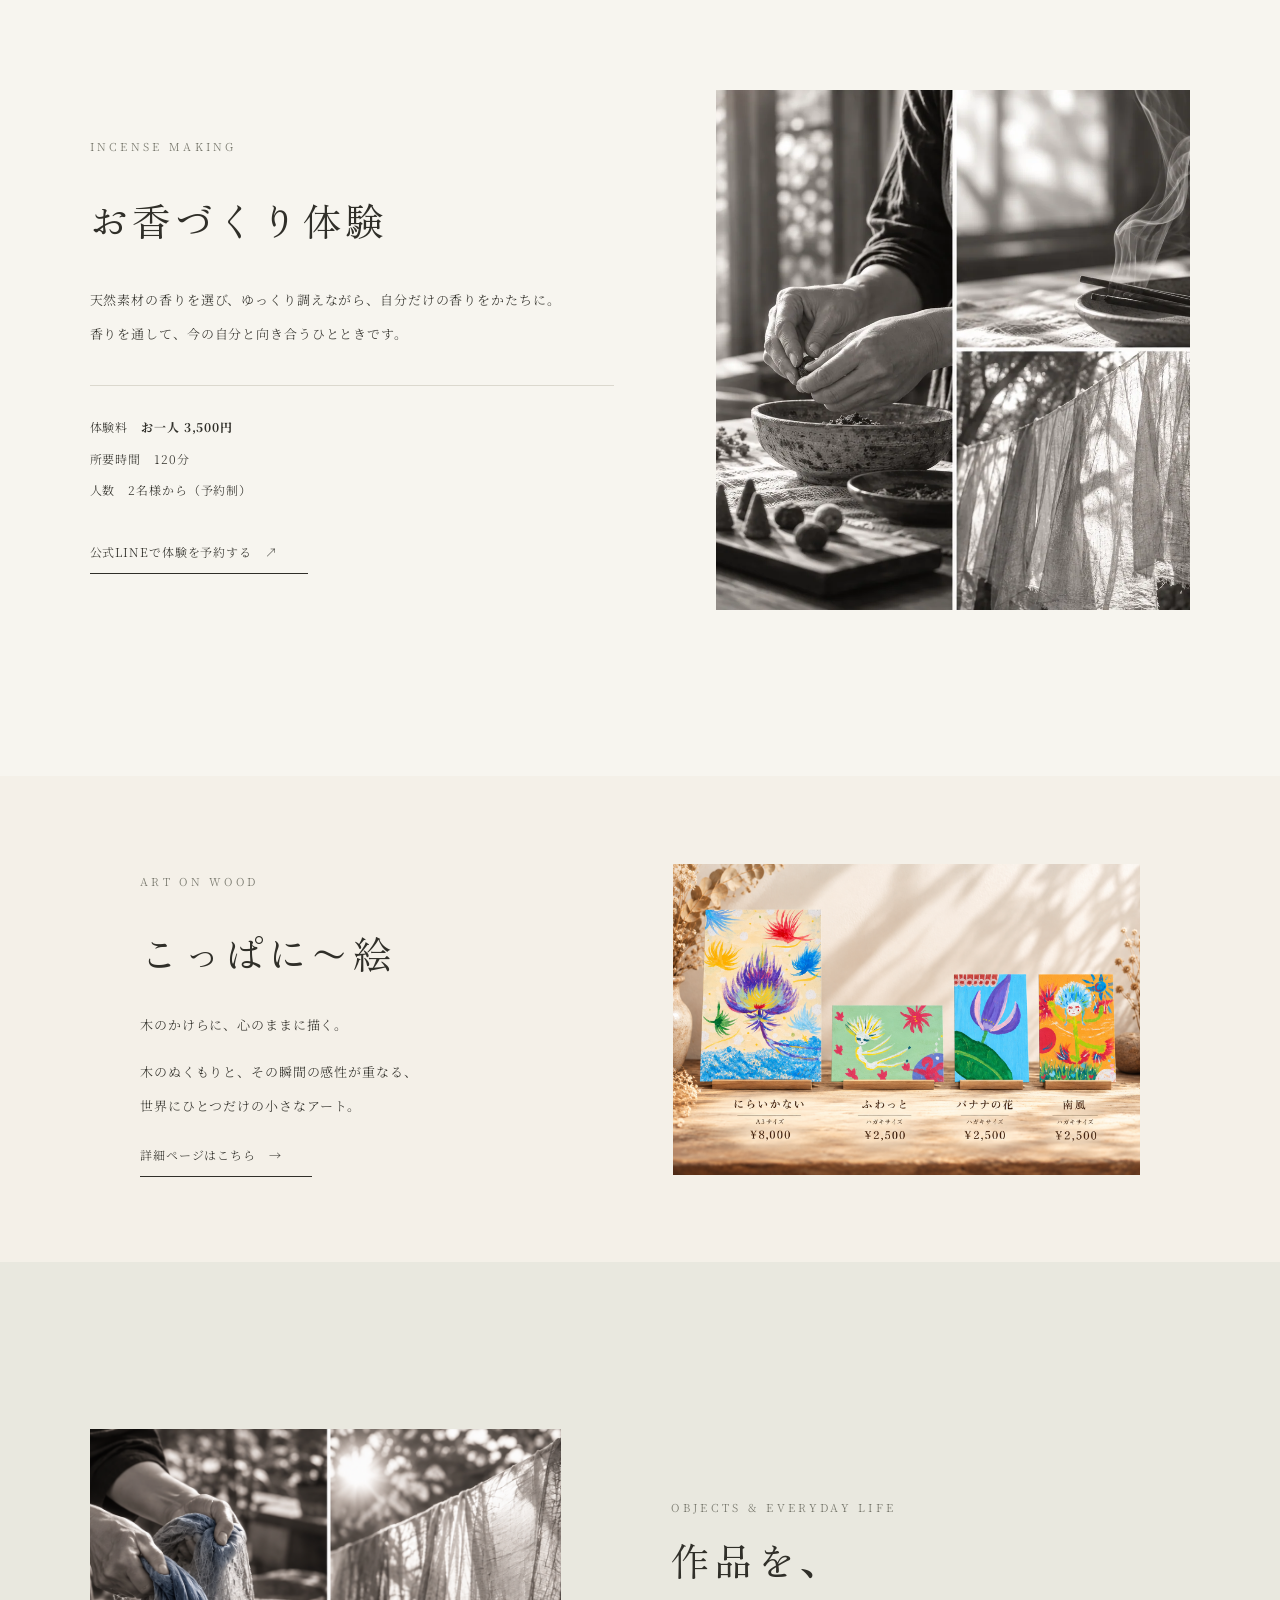
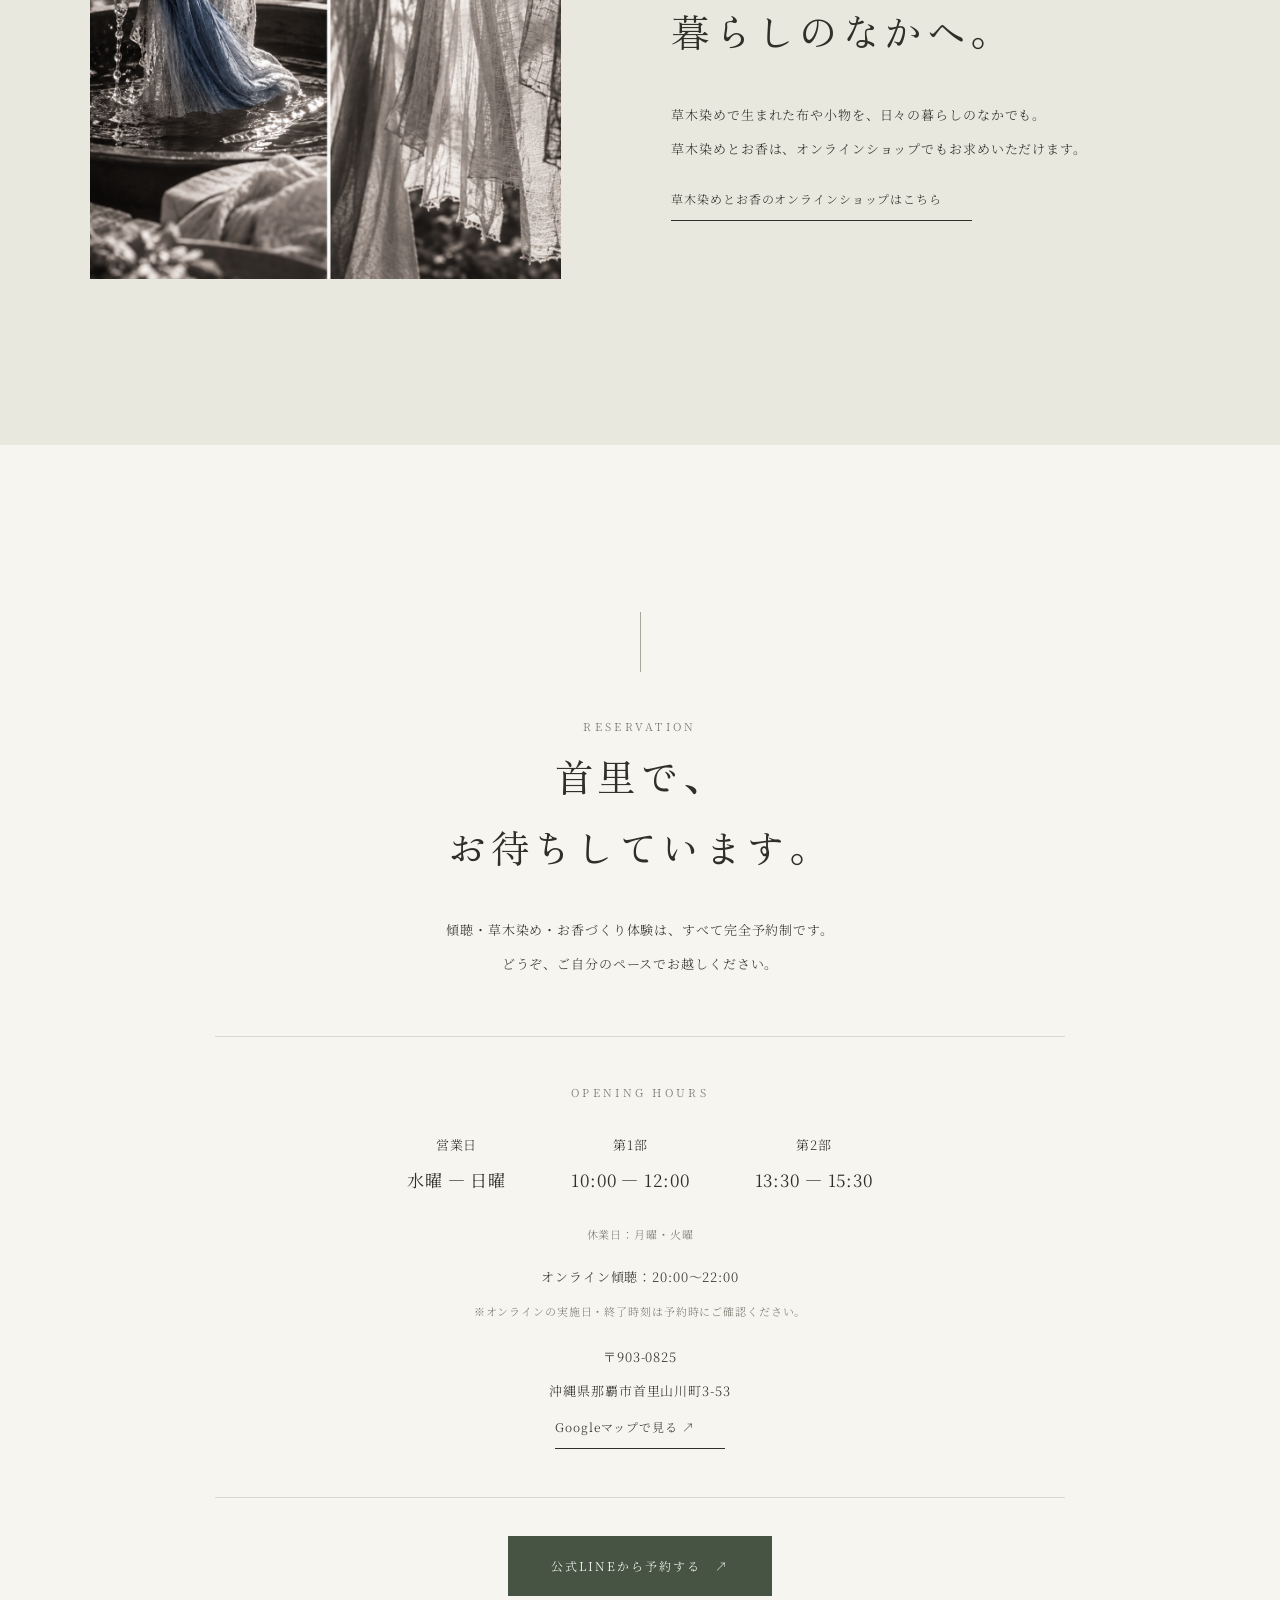
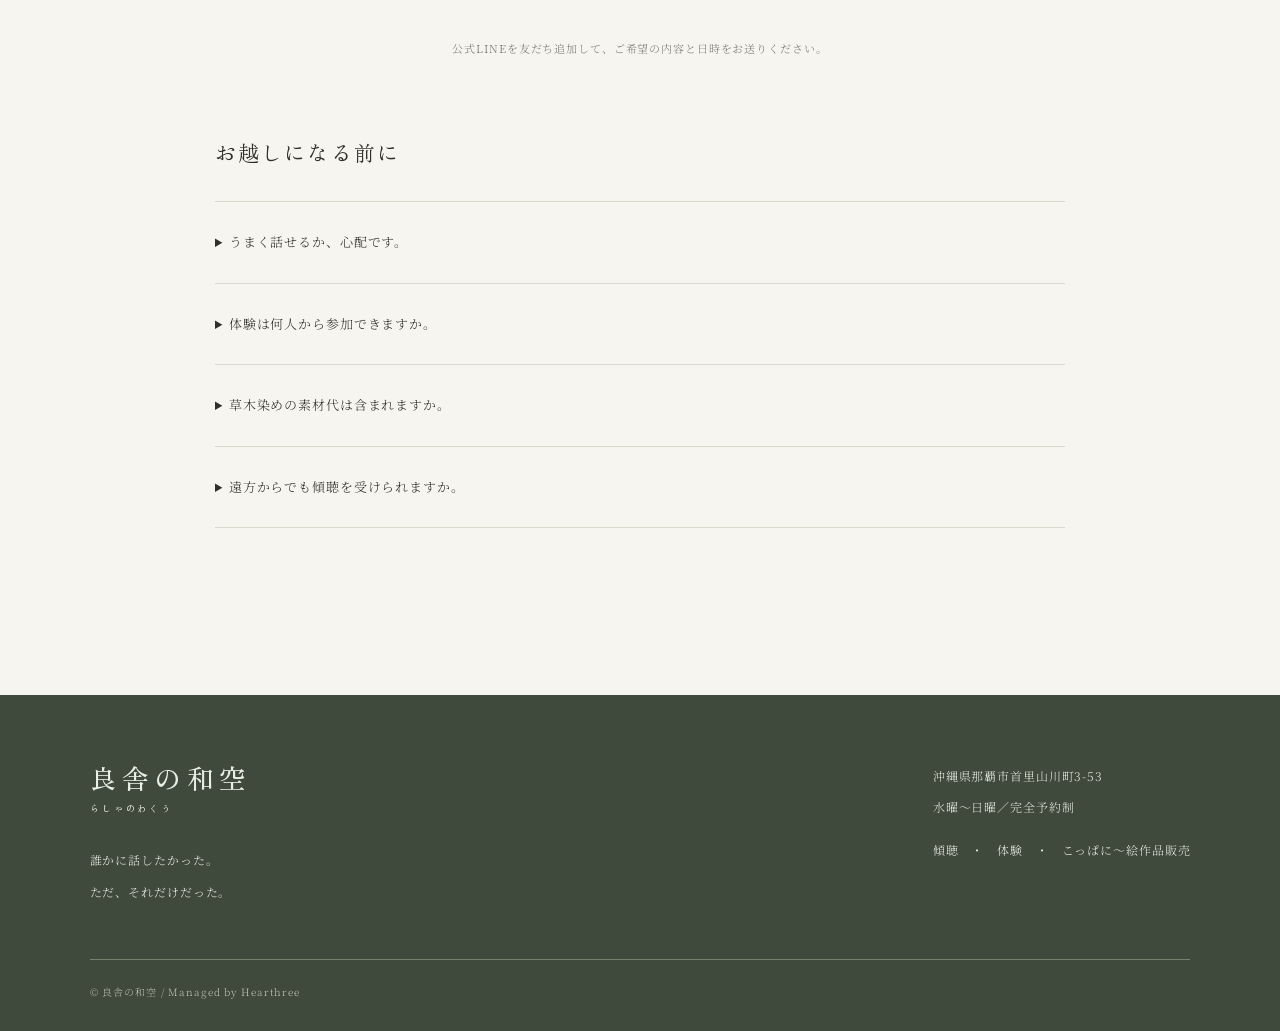
==== commit 6ebb39cb: "SEO/MEO改善：住所の詳細表記、構造化データ、OGP追加" ====
--- a/index.html
+++ b/index.html
@@ -1,6 +1,20 @@
 <!doctype html>
 <html lang="ja">
 <head>
+<!-- Google tag (gtag.js) -->
+<script async src="https://www.googletagmanager.com/gtag/js?id=G-BBJ1KXH71V"></script>
+<script>
+  window.dataLayer = window.dataLayer || [];
+  function gtag(){dataLayer.push(arguments);}
+  gtag('js', new Date());
+
+  gtag('config', 'G-BBJ1KXH71V');
+</script>
+<link rel="canonical" href="https://r-wakuu.com/">
+<meta property="og:url" content="https://r-wakuu.com/"><meta property="og:image" content="https://r-wakuu.com/assets/entrance.webp"><meta property="og:site_name" content="良舎の和空"><meta name="twitter:card" content="summary_large_image">
+<script type="application/ld+json">{"@context": "https://schema.org", "@type": "LocalBusiness", "@id": "https://r-wakuu.com/#business", "name": "良舎の和空", "alternateName": "らしゃのわくう", "description": "沖縄・首里の傾聴サロン。1対1の傾聴、草木染め・お香づくり体験、こっぱに〜絵の作品販売。完全予約制。オンライン傾聴にも対応。", "url": "https://r-wakuu.com/", "image": ["https://r-wakuu.com/assets/entrance.webp", "https://r-wakuu.com/assets/room.webp"], "logo": "https://r-wakuu.com/assets/favicon.svg", "address": {"@type": "PostalAddress", "postalCode": "903-0825", "addressRegion": "沖縄県", "addressLocality": "那覇市", "streetAddress": "首里山川町3-53", "addressCountry": "JP"}, "geo": {"@type": "GeoCoordinates", "latitude": 26.2200061, "longitude": 127.7093438}, "hasMap": "https://www.google.com/maps/search/?api=1&query=%E8%89%AF%E8%88%8E%E3%81%AE%E5%92%8C%E7%A9%BA&query_place_id=ChIJ-UVr4dP7bSURS9Lj0UjdL7U", "openingHoursSpecification": [{"@type": "OpeningHoursSpecification", "dayOfWeek": ["Wednesday", "Thursday", "Friday", "Saturday", "Sunday"], "opens": "10:00", "closes": "12:00"}, {"@type": "OpeningHoursSpecification", "dayOfWeek": ["Wednesday", "Thursday", "Friday", "Saturday", "Sunday"], "opens": "13:30", "closes": "15:30"}], "sameAs": ["https://lin.ee/jNlSOVX"], "areaServed": ["那覇市", "沖縄県"], "knowsAbout": ["傾聴", "草木染め", "お香づくり", "ペットロス"]}</script>
+
+
 <meta charset="UTF-8"><meta name="viewport" content="width=device-width,initial-scale=1"><meta name="theme-color" content="#f7f5ef">
 <title>良舎の和空｜沖縄・首里の傾聴サロン</title>
 <meta property="og:type" content="website"><meta property="og:locale" content="ja_JP"><meta property="og:title" content="良舎の和空｜沖縄・首里の傾聴サロン"><meta property="og:description" content="話すこと、染めること、香ること。自分の声に耳を澄ます、静かな時間。"><link rel="icon" type="image/svg+xml" href="assets/favicon.svg">
@@ -61,12 +75,11 @@
 <section class="section workshops" id="experiences"><div class="intro fade" style="padding-bottom:95px"><span class="eyebrow">HANDMADE EXPERIENCES</span><h2 class="lead">手を動かし、<br>自然と向き合う。</h2><p>日々の慌ただしさから離れて。<br>植物の色や香りにふれながら、自分のための時間を。</p></div><article class="entry"><div class="photo fade"><img style="height:100%" src="assets/dye-selective.png" alt="草木染めの布を水から引き上げる手元" loading="lazy"></div><div class="fade"><span class="eyebrow">BOTANICAL DYEING</span><h2>草木染め体験</h2><p>自然が生み出す色に、正解はありません。<br>手を染め、布を染め、ひとつとして同じではない色との出会いを楽しみます。</p><div class="detail"><p>体験料　<strong>お一人 3,500円</strong></p><p>所要時間　120分</p><p>人数　2〜4名様／回（予約制）</p><p>染める素材は別料金</p><p class="subtle">例：日本製シルクストール ＋3,500円</p></div><a href="https://lin.ee/jNlSOVX" class="text-link" style="margin-top:28px" target="_blank" rel="noopener noreferrer" aria-label="公式LINEで体験を予約する（新しいタブで開きます）">公式LINEで体験を予約する　↗</a></div></article><article class="entry reverse" id="incense"><div class="photo fade"><img style="height:100%" src="assets/craft.webp" alt="香の素材を手で調える様子" loading="lazy"></div><div class="fade"><span class="eyebrow">INCENSE MAKING</span><h2>お香づくり体験</h2><p>天然素材の香りを選び、ゆっくり調えながら、自分だけの香りをかたちに。<br>香りを通して、今の自分と向き合うひとときです。</p><div class="detail"><p>体験料　<strong>お一人 3,500円</strong></p><p>所要時間　120分</p><p>人数　2名様から（予約制）</p></div><a href="https://lin.ee/jNlSOVX" class="text-link" style="margin-top:28px" target="_blank" rel="noopener noreferrer" aria-label="公式LINEで体験を予約する（新しいタブで開きます）">公式LINEで体験を予約する　↗</a></div></article></section>
 <section class="section koppa-preview" id="koppa-art" aria-labelledby="koppa-title"><div class="koppa-preview-inner"><div><span class="eyebrow">ART ON WOOD</span><h2 id="koppa-title">こっぱに〜絵</h2><p>木のかけらに、心のままに描く。</p><p>木のぬくもりと、その瞬間の感性が重なる、<br>世界にひとつだけの小さなアート。</p><a class="text-link" href="koppa-art.html">詳細ページはこちら　→</a></div><a href="koppa-art.html" aria-label="こっぱに〜絵の詳細ページを見る"><img src="assets/koppa-art.png" width="1536" height="1024" alt="色鮮やかな、こっぱに〜絵の4作品" loading="lazy"></a></div></section>
 <section class="section shop" id="shop"><div class="shop-inner"><div class="fade"><img src="assets/dye-selective.png" alt="光を透かす草木染めの布" loading="lazy"></div><div class="shop-copy fade"><span class="eyebrow">OBJECTS & EVERYDAY LIFE</span><h2>作品を、<br>暮らしのなかへ。</h2><p>草木染めで生まれた布や小物を、日々の暮らしのなかでも。<br>草木染めとお香は、オンラインショップでもお求めいただけます。</p><a class="text-link" href="https://lumiagreens.base.shop/categories/7768767" target="_blank" rel="noopener noreferrer" aria-label="草木染めとお香のオンラインショップはこちら（新しいタブで開きます）">草木染めとお香のオンラインショップはこちら</a><p class="note" id="shop-availability" hidden>オンラインショップは、ただいま準備中です。</p></div></div></section>
-<section class="section booking" id="reservation"><div class="fade"><span class="small-line"></span><div class="eyebrow">RESERVATION</div><h2>首里で、<br>お待ちしています。</h2><p>傾聴・草木染め・お香づくり体験は、すべて完全予約制です。<br>どうぞ、ご自分のペースでお越しください。</p><div class="booking-card" id="information"><span class="eyebrow">OPENING HOURS</span><div class="times"><div>営業日<br><b>水曜 — 日曜</b></div><div>第1部<br><b>10:00 — 12:00</b></div><div>第2部<br><b>13:30 — 15:30</b></div></div><p class="note">休業日：月曜・火曜</p><p>オンライン傾聴：20:00〜22:00<br><span class="note">※オンラインの実施日・終了時刻は予約時にご確認ください。</span></p><p>沖縄県那覇市首里<br><span class="note">詳しい所在地はご予約時にご案内します。</span></p></div><div class="buttons"><a class="button" href="https://lin.ee/jNlSOVX" target="_blank" rel="noopener noreferrer" aria-label="公式LINEから予約する（新しいタブで開きます）">公式LINEから予約する　↗</a></div><p class="note" id="reservation-availability" hidden></p><p class="note">公式LINEを友だち追加して、ご希望の内容と日時をお送りください。</p><div class="faq"><h3>お越しになる前に</h3><details><summary>うまく話せるか、心配です。</summary><p>話す内容をまとめておく必要はありません。言葉にならない気持ちも、沈黙も、そのままで。ご自分のペースでお話しください。</p></details><details><summary>体験は何人から参加できますか。</summary><p>草木染めは2〜4名様、お香づくりは2名様から承ります。どちらも120分・予約制です。</p></details><details><summary>草木染めの素材代は含まれますか。</summary><p>体験料3,500円とは別に、染める素材の料金がかかります。日本製シルクストールは、素材代として3,500円が目安です。</p></details><details><summary>遠方からでも傾聴を受けられますか。</summary><p>オンライン傾聴に対応しています。時間は20:00〜22:00で、実施日はご予約時にご相談ください。</p></details></div></div></section>
+<section class="section booking" id="reservation"><div class="fade"><span class="small-line"></span><div class="eyebrow">RESERVATION</div><h2>首里で、<br>お待ちしています。</h2><p>傾聴・草木染め・お香づくり体験は、すべて完全予約制です。<br>どうぞ、ご自分のペースでお越しください。</p><div class="booking-card" id="information"><span class="eyebrow">OPENING HOURS</span><div class="times"><div>営業日<br><b>水曜 — 日曜</b></div><div>第1部<br><b>10:00 — 12:00</b></div><div>第2部<br><b>13:30 — 15:30</b></div></div><p class="note">休業日：月曜・火曜</p><p>オンライン傾聴：20:00〜22:00<br><span class="note">※オンラインの実施日・終了時刻は予約時にご確認ください。</span></p><p>〒903-0825<br>沖縄県那覇市首里山川町3-53<br><a class="text-link" href="https://www.google.com/maps/search/?api=1&query=%E8%89%AF%E8%88%8E%E3%81%AE%E5%92%8C%E7%A9%BA&query_place_id=ChIJ-UVr4dP7bSURS9Lj0UjdL7U" target="_blank" rel="noopener">Googleマップで見る ↗</a></p></div><div class="buttons"><a class="button" href="https://lin.ee/jNlSOVX" target="_blank" rel="noopener noreferrer" aria-label="公式LINEから予約する（新しいタブで開きます）">公式LINEから予約する　↗</a></div><p class="note" id="reservation-availability" hidden></p><p class="note">公式LINEを友だち追加して、ご希望の内容と日時をお送りください。</p><div class="faq"><h3>お越しになる前に</h3><details><summary>うまく話せるか、心配です。</summary><p>話す内容をまとめておく必要はありません。言葉にならない気持ちも、沈黙も、そのままで。ご自分のペースでお話しください。</p></details><details><summary>体験は何人から参加できますか。</summary><p>草木染めは2〜4名様、お香づくりは2名様から承ります。どちらも120分・予約制です。</p></details><details><summary>草木染めの素材代は含まれますか。</summary><p>体験料3,500円とは別に、染める素材の料金がかかります。日本製シルクストールは、素材代として3,500円が目安です。</p></details><details><summary>遠方からでも傾聴を受けられますか。</summary><p>オンライン傾聴に対応しています。時間は20:00〜22:00で、実施日はご予約時にご相談ください。</p></details></div></div></section>
 </main>
 
-<footer><div class="footer-grid"><div><div class="brand">良舎の和空<small>らしゃのわくう</small></div><p style="margin-top:30px">誰かに話したかった。<br>ただ、それだけだった。</p></div><div><p>沖縄県那覇市首里<br>水曜〜日曜／完全予約制</p><p><a href="#listen">傾聴</a>　・　<a href="#experiences">体験</a>　・　<a href="#koppa-art">こっぱに〜絵</a><a href="#shop">作品販売</a></p></div></div><div class="copyright">© 良舎の和空 / Managed by Hearthree</div></footer><div id="notice" role="status" aria-live="polite"></div>
+<footer><div class="footer-grid"><div><div class="brand">良舎の和空<small>らしゃのわくう</small></div><p style="margin-top:30px">誰かに話したかった。<br>ただ、それだけだった。</p></div><div><p>沖縄県那覇市首里山川町3-53<br>水曜〜日曜／完全予約制</p><p><a href="#listen">傾聴</a>　・　<a href="#experiences">体験</a>　・　<a href="#koppa-art">こっぱに〜絵</a><a href="#shop">作品販売</a></p></div></div><div class="copyright">© 良舎の和空 / Managed by Hearthree</div></footer><div id="notice" role="status" aria-live="polite"></div>
 <script>
-// 公開時に実際のURLを入力してください。URLを入力するまでボタンは移動しません。
 const LINKS = { line: 'https://lin.ee/jNlSOVX', shop: 'https://lumiagreens.base.shop/categories/7768767' };
 const menuButton=document.querySelector('.mobile-menu');
 const nav=document.getElementById('nav');
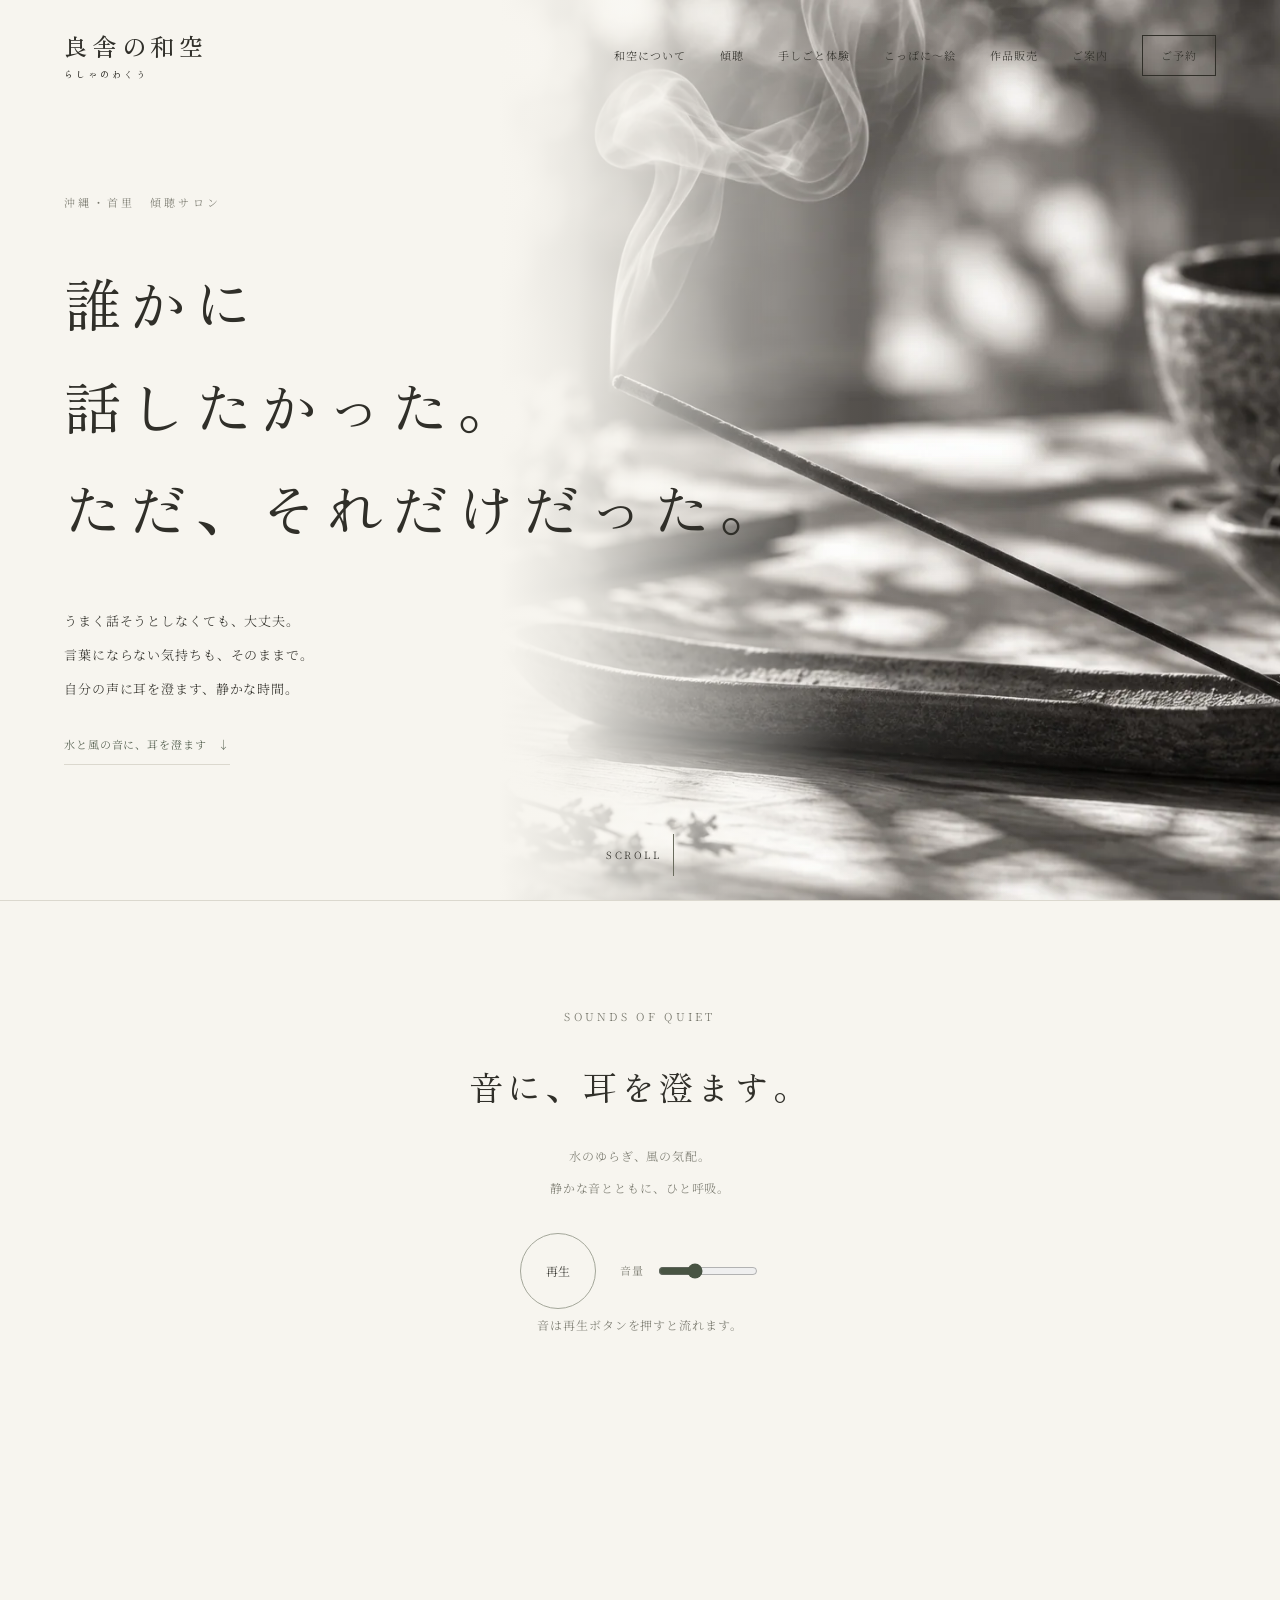
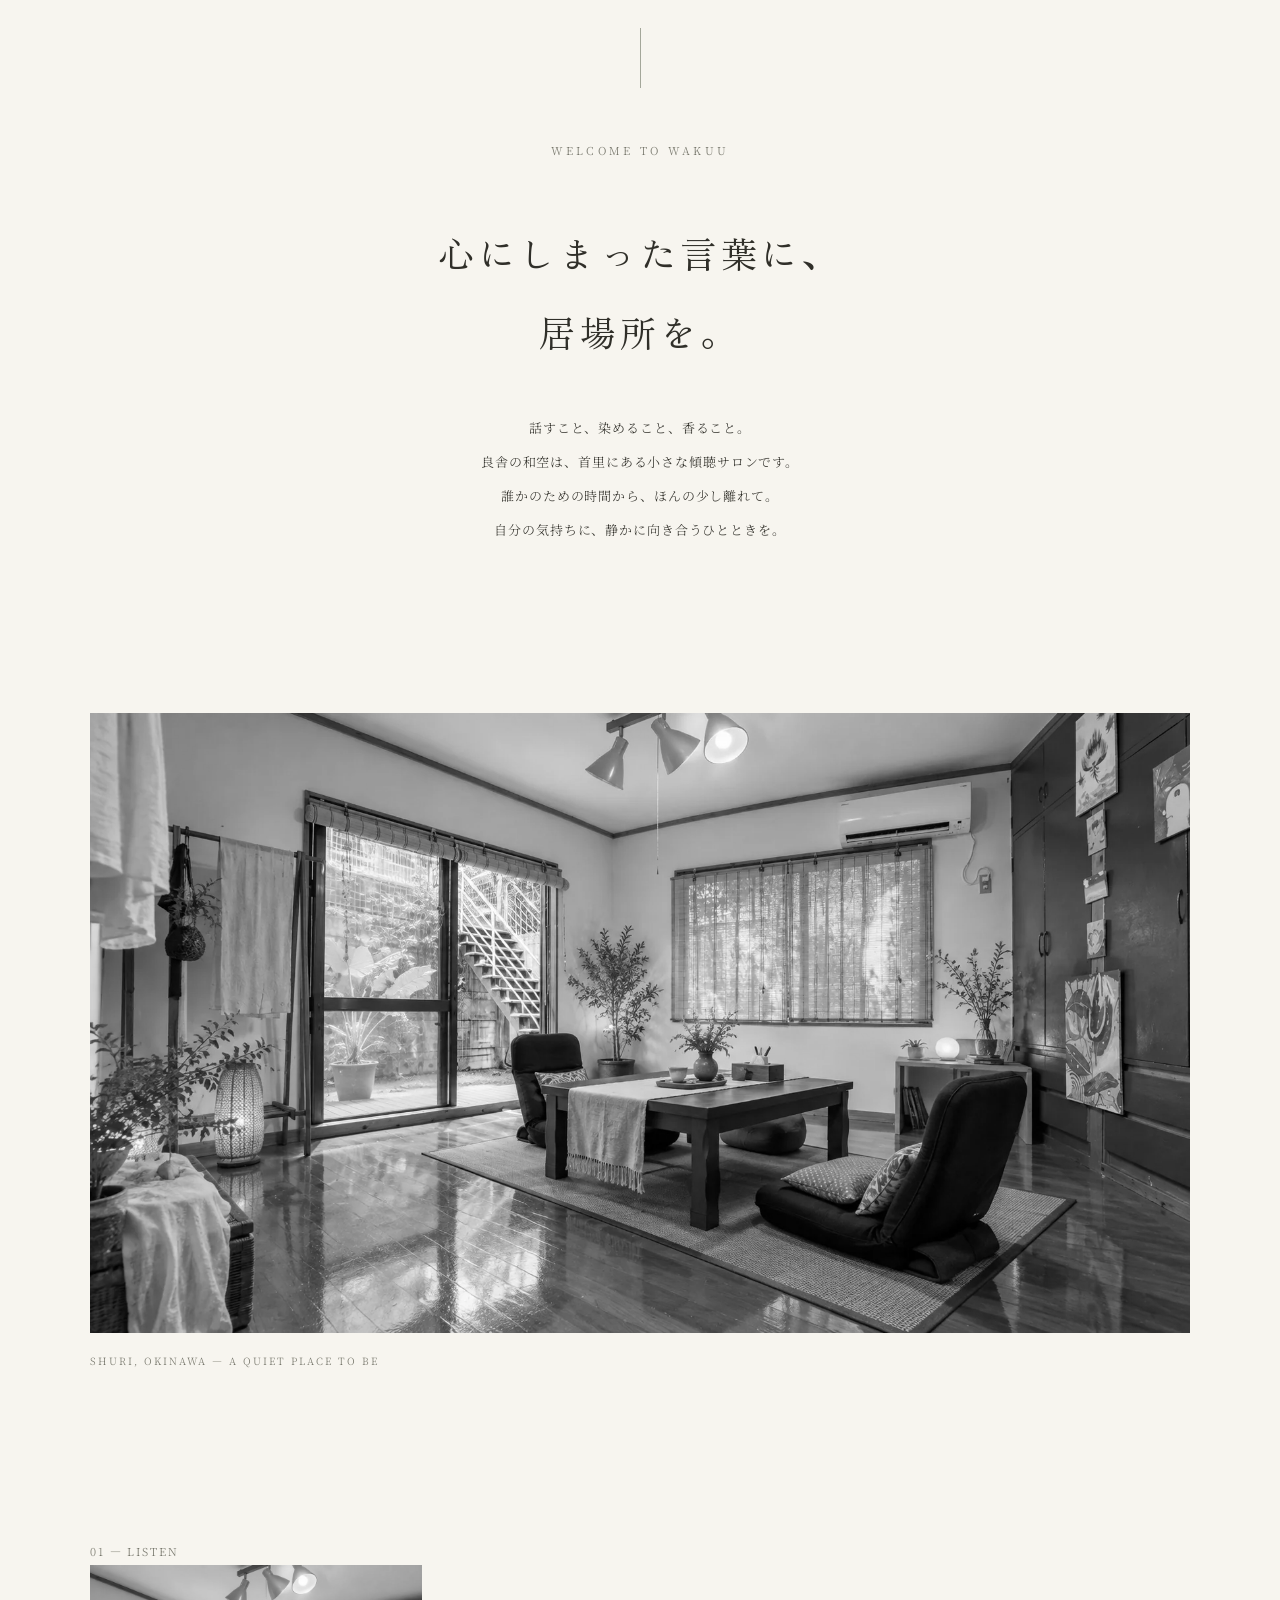
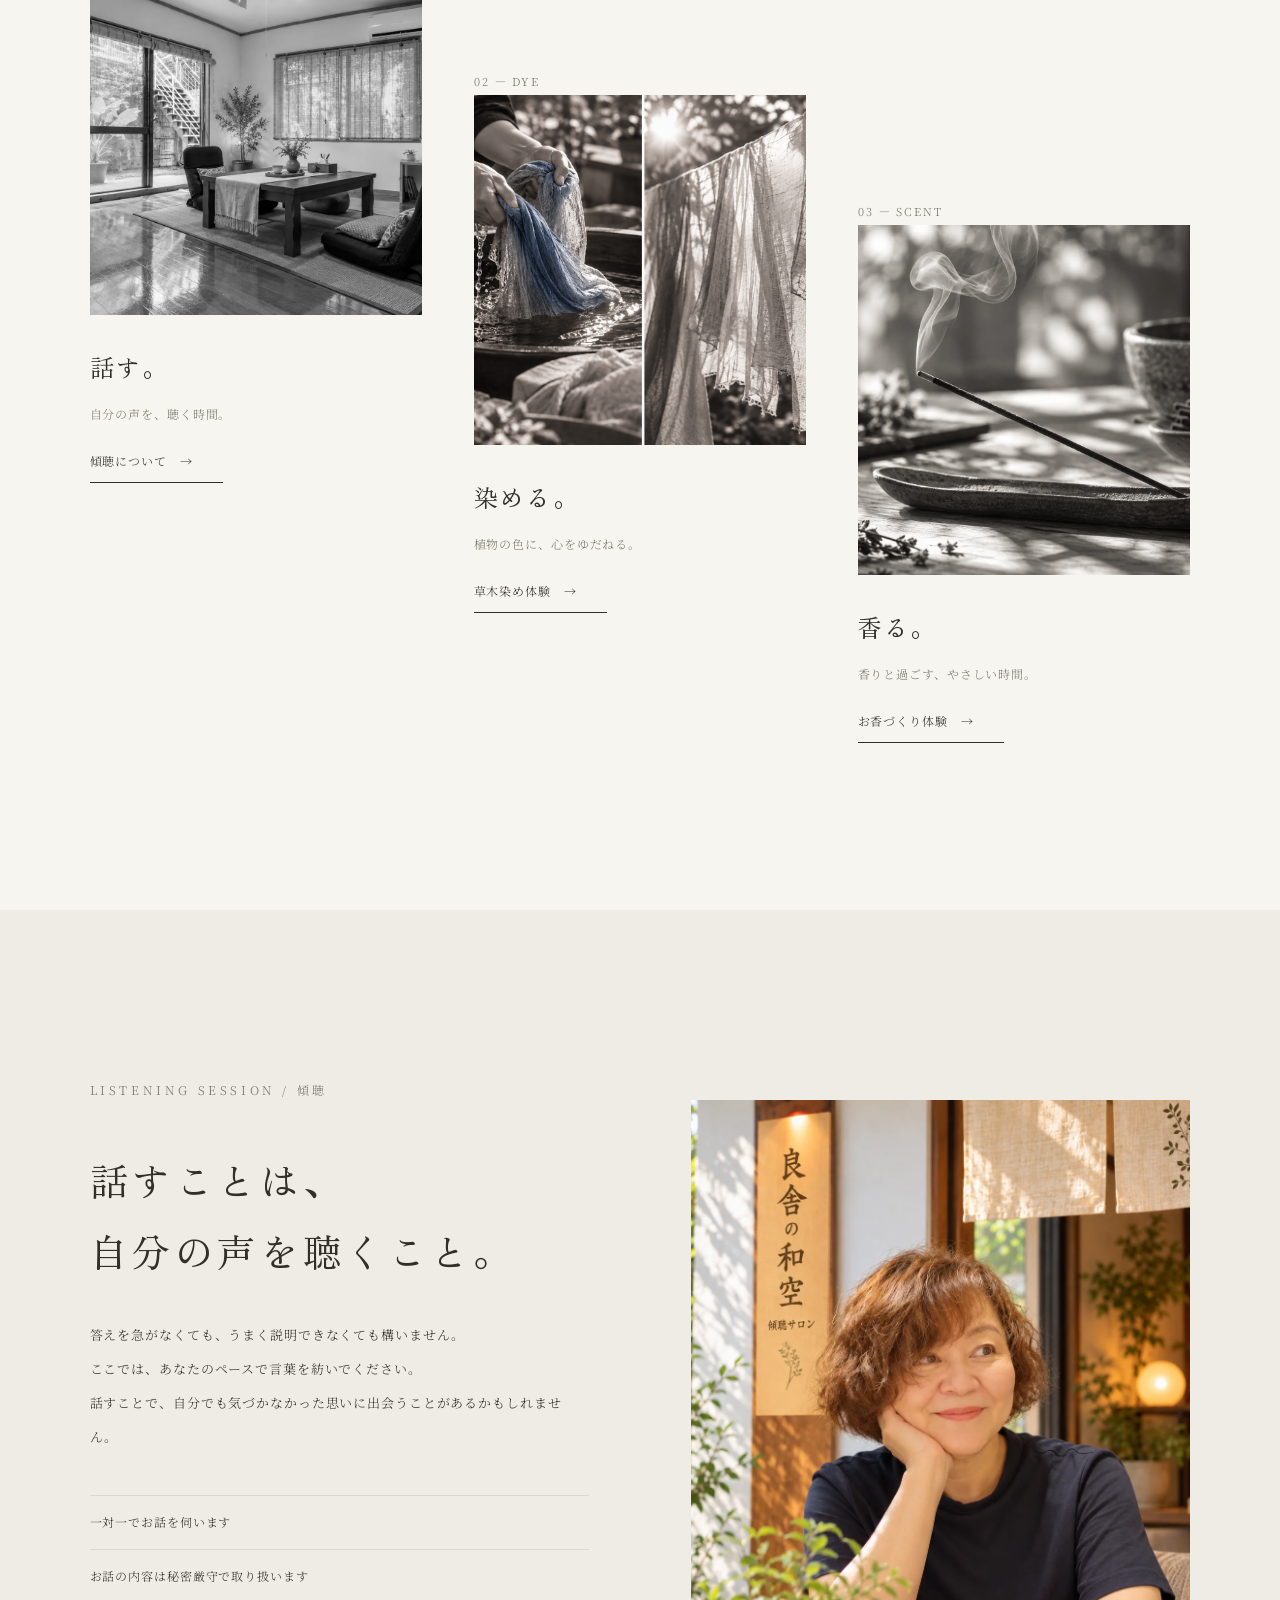
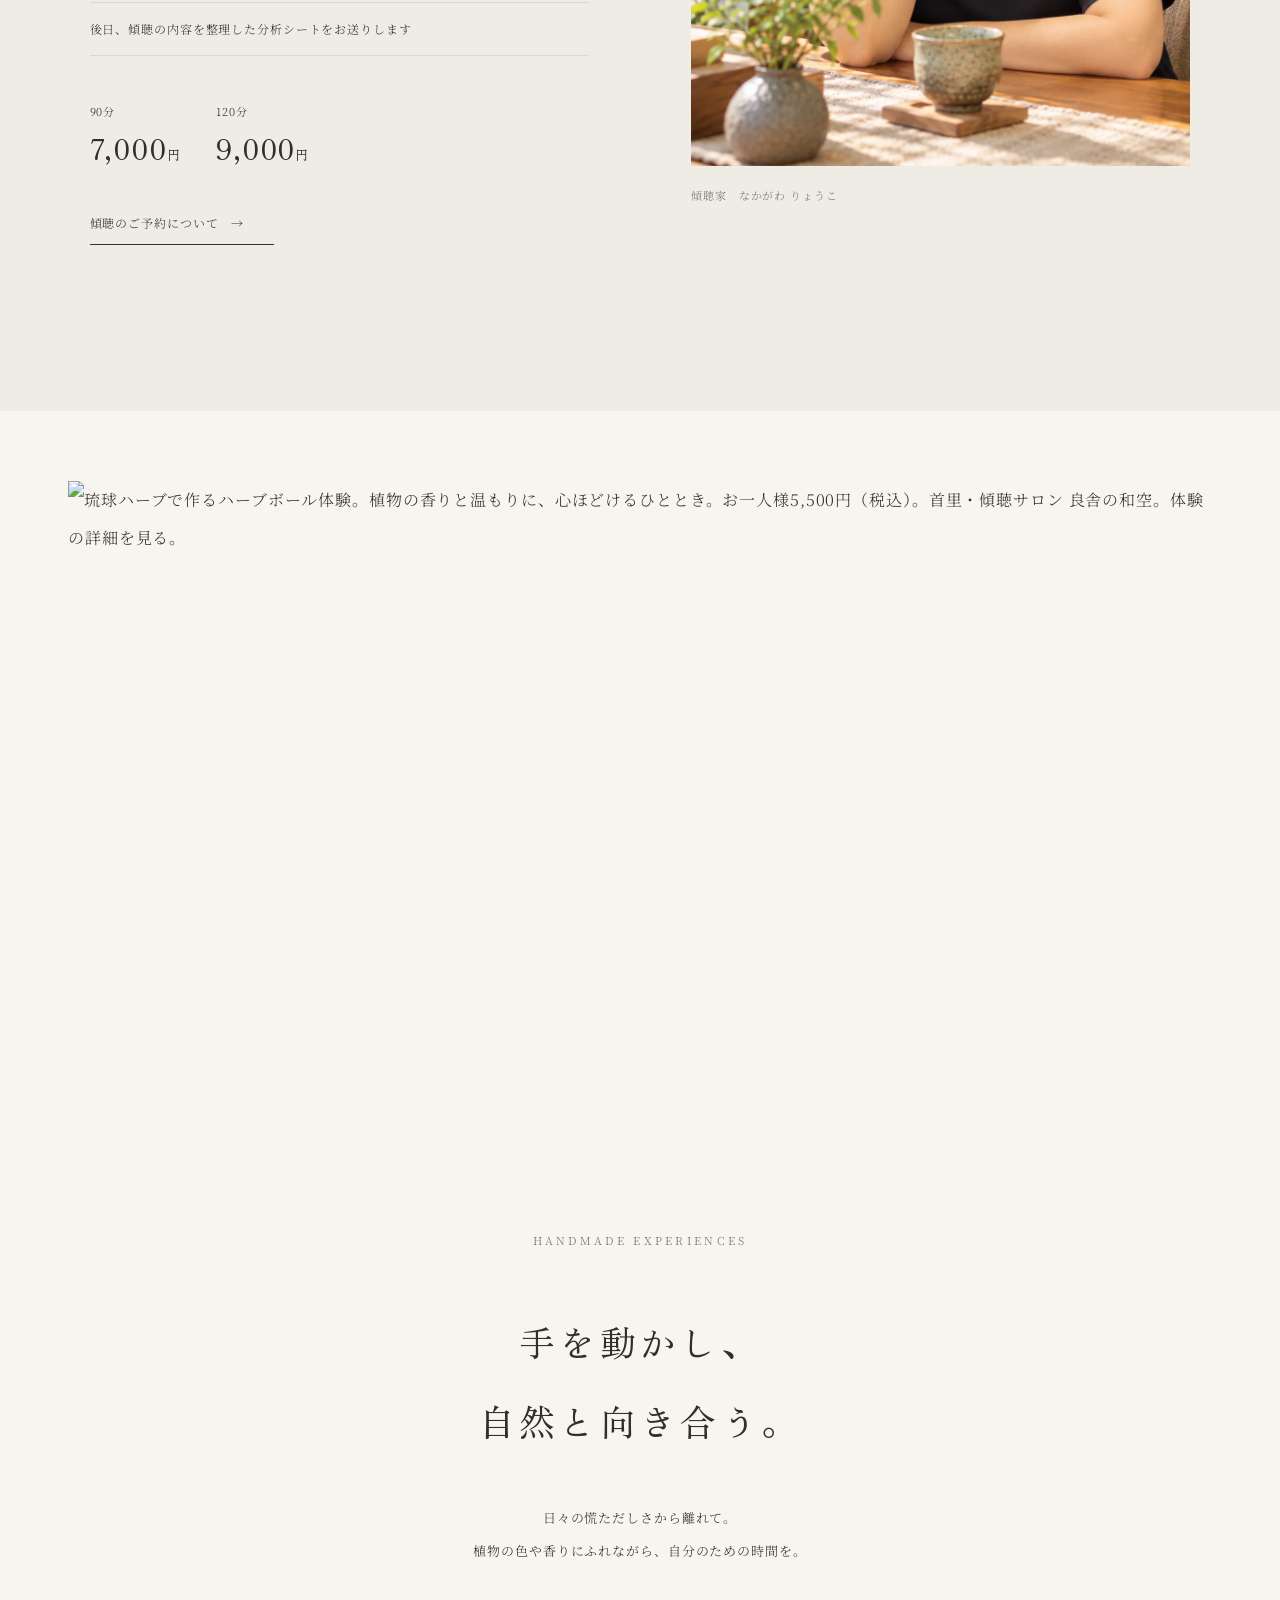
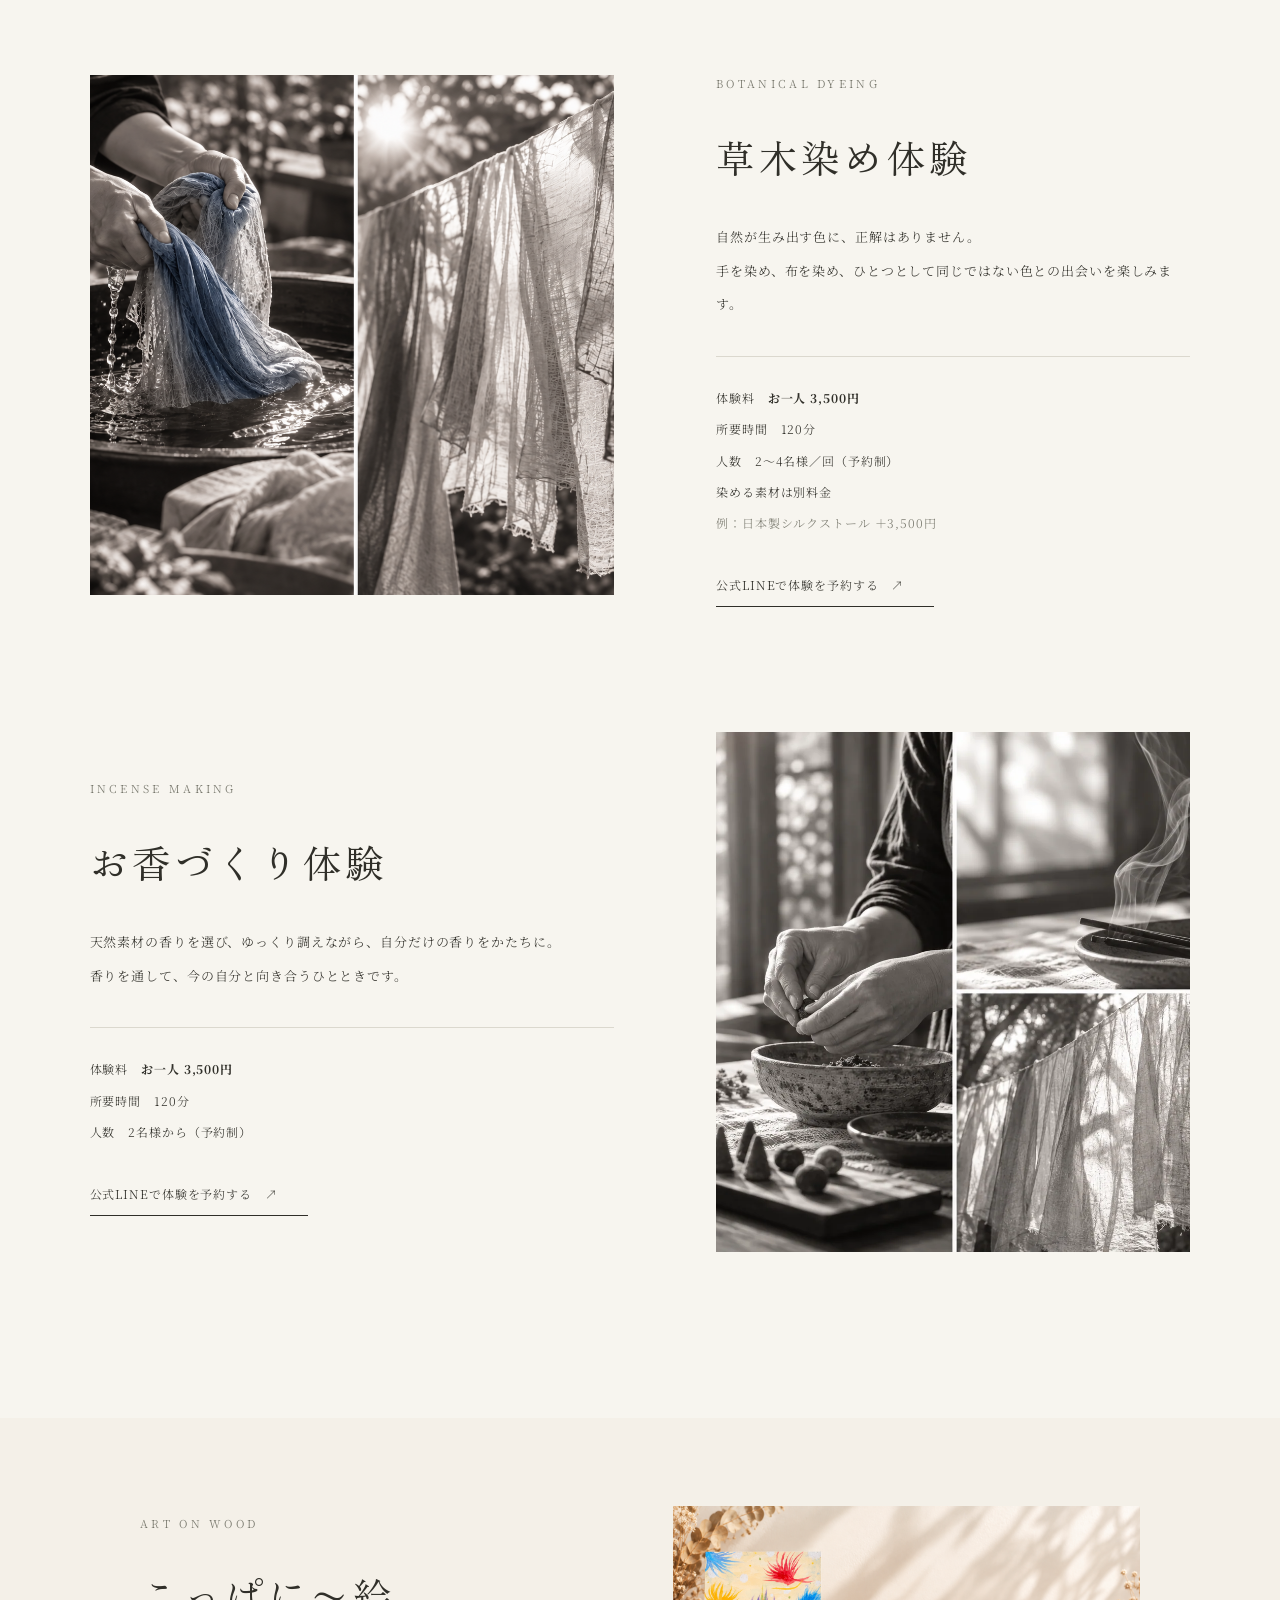
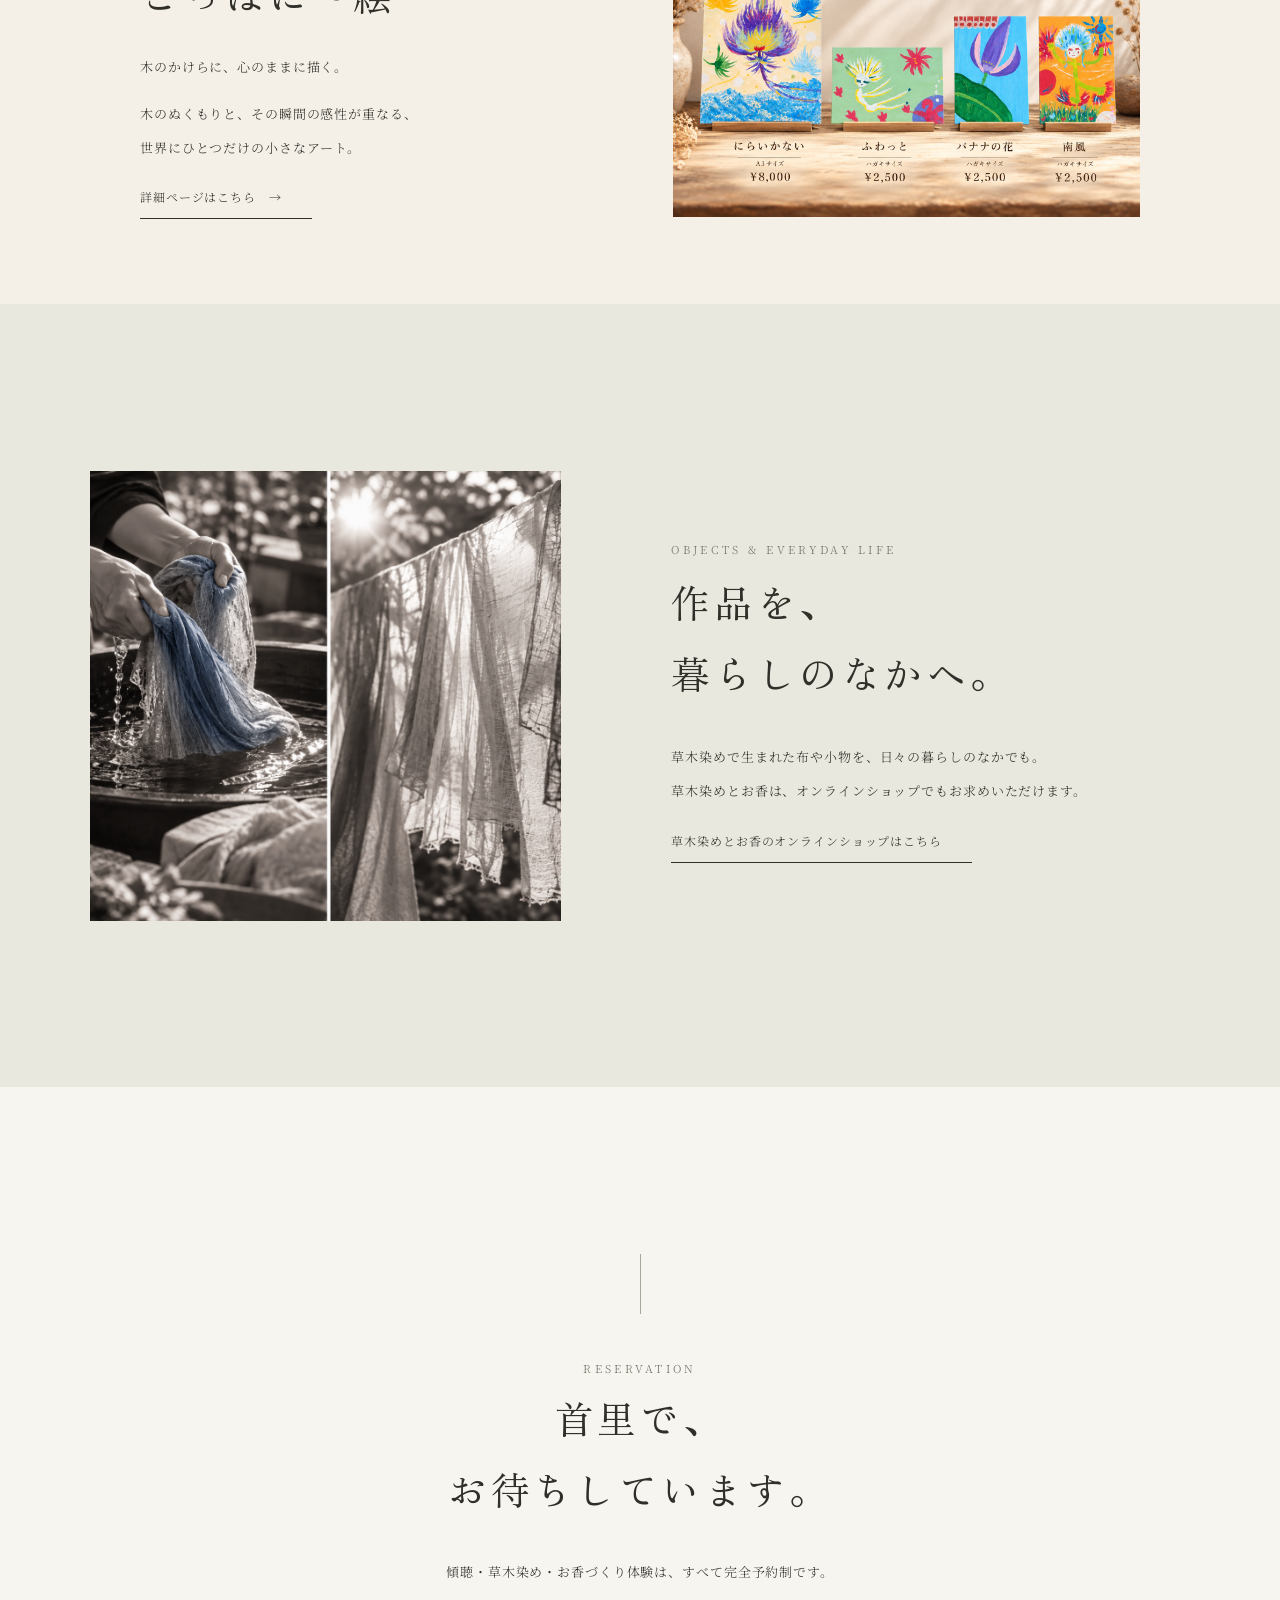
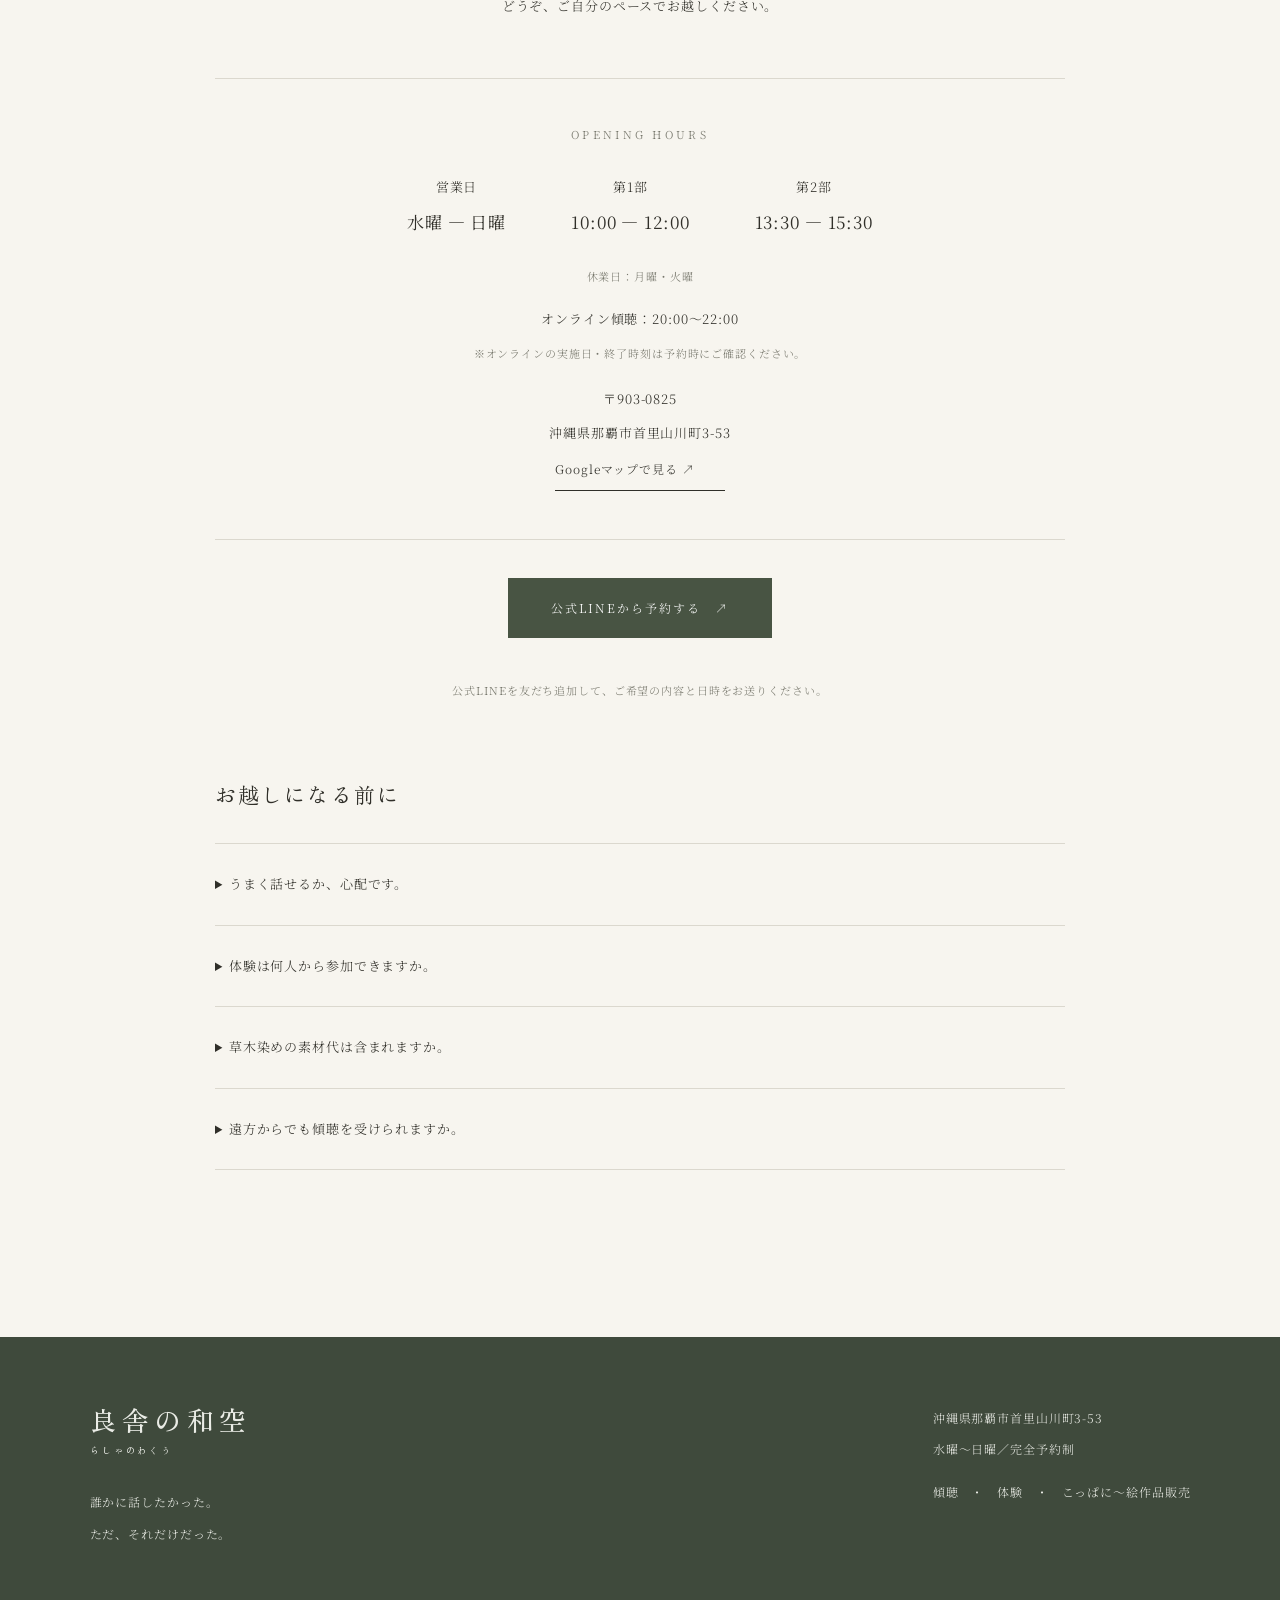
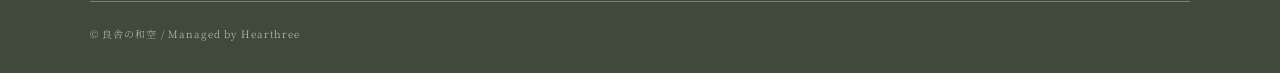
==== commit 40114aa2: "ハーブボール体験のバナーと詳細ページを追加" ====
--- a/index.html
+++ b/index.html
@@ -60,6 +60,9 @@
 
 .koppa-preview{background:#f4f0e8;padding-top:85px;padding-bottom:85px}.koppa-preview-inner{max-width:1000px;margin:auto;display:grid;grid-template-columns:1fr 1fr;gap:65px;align-items:center}.koppa-preview h2{margin:18px 0 20px}.koppa-preview img{height:auto}.koppa-preview p{font-size:13px}.koppa-detail-header{position:relative}.koppa-detail-header .brand{font-size:22px}.koppa-back{font-size:12px;border-bottom:1px solid var(--line);padding:6px 0}.koppa-detail-main .koppa-art{padding-top:65px}.koppa-detail-main .koppa-gallery{max-width:900px}.koppa-detail-main .koppa-heading{margin-bottom:45px}
 @media(max-width:800px){.koppa-preview-inner{grid-template-columns:1fr;gap:30px}.koppa-preview{padding-top:65px;padding-bottom:65px}.koppa-preview-inner>a{max-width:420px}.koppa-detail-header{gap:20px}.koppa-detail-header .brand{font-size:19px}.koppa-back{font-size:11px}.koppa-detail-main .koppa-art{padding-top:45px}}
+
+/* 琉球ハーブ体験のバナーにのみ適用 */
+.herbball-banner{max-width:1200px;margin:70px auto 0;padding:0 28px}.herbball-banner-link{display:block}.herbball-banner img{width:100%;height:auto;object-fit:contain}.herbball-banner-link:focus-visible{outline:2px solid var(--moss);outline-offset:8px}.herbball-banner-caption{display:none}@media(max-width:600px){.herbball-banner{margin-top:40px;padding:0 24px}.herbball-banner-caption{display:block;font-size:16px;line-height:1.9;padding-top:18px}.herbball-banner-caption>span{font-size:14px}.herbball-banner-more{display:inline-block;margin-top:12px;border-bottom:1px solid var(--ink);padding-bottom:4px}}
 </style>
 </head>
 <body>
@@ -72,6 +75,9 @@
 <div class="visual-gap fade"><img class="full-photo" src="assets/room.webp" alt="木のテーブルと座椅子がある落ち着いた和の室内" loading="lazy"><span class="caption">SHURI, OKINAWA — A QUIET PLACE TO BE</span></div>
 <section class="section"><div class="triad"><a class="triad-item fade" href="#listen"><div class="number">01 — LISTEN</div><img src="assets/room.webp" alt="心を落ち着ける空間" loading="lazy"><h3>話す。</h3><p>自分の声を、聴く時間。</p><span class="text-link">傾聴について　→</span></a><a class="triad-item fade" href="#experiences"><div class="number">02 — DYE</div><img src="assets/dye-selective.png" alt="布を染める手元と、自然光を透かす布。染めている布の一部に藍色" loading="lazy"><h3>染める。</h3><p>植物の色に、心をゆだねる。</p><span class="text-link">草木染め体験　→</span></a><a class="triad-item fade" href="#incense"><div class="number">03 — SCENT</div><img src="assets/incense.webp" alt="お香から立ちのぼる煙" loading="lazy"><h3>香る。</h3><p>香りと過ごす、やさしい時間。</p><span class="text-link">お香づくり体験　→</span></a></div></section>
 <section class="section listening" id="listen"><div class="split"><div class="copy fade"><div class="quiet-label">LISTENING SESSION / 傾聴</div><h2>話すことは、<br>自分の声を聴くこと。</h2><p>答えを急がなくても、うまく説明できなくても構いません。<br>ここでは、あなたのペースで言葉を紡いでください。<br>話すことで、自分でも気づかなかった思いに出会うことがあるかもしれません。</p><div class="assurances"><div>一対一でお話を伺います</div><div>お話の内容は秘密厳守で取り扱います</div><div>後日、傾聴の内容を整理した分析シートをお送りします</div></div><div class="fee"><div><span>90分</span><strong>7,000<small style="font-size:13px">円</small></strong></div><div><span>120分</span><strong>9,000<small style="font-size:13px">円</small></strong></div></div><a href="#reservation" class="text-link">傾聴のご予約について　→</a></div><div class="fade"><img class="owner-photo" src="assets/owner.webp" alt="良舎の和空の傾聴家のイメージ写真" loading="lazy"><p class="note" style="margin-top:15px">傾聴家　なかがわ りょうこ</p></div></div></section>
+
+<!-- 琉球ハーブ体験：既存セクションの内容・操作はそのまま保持 -->
+<aside class="herbball-banner" id="herbball-experience" aria-label="琉球ハーブで作るハーブボール体験のご案内"><a href="herbball.html" class="herbball-banner-link"><img src="assets/herbball-banner-approved.png" width="1774" height="887" loading="lazy" alt="琉球ハーブで作るハーブボール体験。植物の香りと温もりに、心ほどけるひととき。お一人様5,500円（税込）。首里・傾聴サロン 良舎の和空。体験の詳細を見る。"><span class="herbball-banner-caption">琉球ハーブで作るハーブボール体験<br><span>5,500円（税込）・約90分</span><br><span class="herbball-banner-more">体験の詳細を見る</span></span></a></aside>
 <section class="section workshops" id="experiences"><div class="intro fade" style="padding-bottom:95px"><span class="eyebrow">HANDMADE EXPERIENCES</span><h2 class="lead">手を動かし、<br>自然と向き合う。</h2><p>日々の慌ただしさから離れて。<br>植物の色や香りにふれながら、自分のための時間を。</p></div><article class="entry"><div class="photo fade"><img style="height:100%" src="assets/dye-selective.png" alt="草木染めの布を水から引き上げる手元" loading="lazy"></div><div class="fade"><span class="eyebrow">BOTANICAL DYEING</span><h2>草木染め体験</h2><p>自然が生み出す色に、正解はありません。<br>手を染め、布を染め、ひとつとして同じではない色との出会いを楽しみます。</p><div class="detail"><p>体験料　<strong>お一人 3,500円</strong></p><p>所要時間　120分</p><p>人数　2〜4名様／回（予約制）</p><p>染める素材は別料金</p><p class="subtle">例：日本製シルクストール ＋3,500円</p></div><a href="https://lin.ee/jNlSOVX" class="text-link" style="margin-top:28px" target="_blank" rel="noopener noreferrer" aria-label="公式LINEで体験を予約する（新しいタブで開きます）">公式LINEで体験を予約する　↗</a></div></article><article class="entry reverse" id="incense"><div class="photo fade"><img style="height:100%" src="assets/craft.webp" alt="香の素材を手で調える様子" loading="lazy"></div><div class="fade"><span class="eyebrow">INCENSE MAKING</span><h2>お香づくり体験</h2><p>天然素材の香りを選び、ゆっくり調えながら、自分だけの香りをかたちに。<br>香りを通して、今の自分と向き合うひとときです。</p><div class="detail"><p>体験料　<strong>お一人 3,500円</strong></p><p>所要時間　120分</p><p>人数　2名様から（予約制）</p></div><a href="https://lin.ee/jNlSOVX" class="text-link" style="margin-top:28px" target="_blank" rel="noopener noreferrer" aria-label="公式LINEで体験を予約する（新しいタブで開きます）">公式LINEで体験を予約する　↗</a></div></article></section>
 <section class="section koppa-preview" id="koppa-art" aria-labelledby="koppa-title"><div class="koppa-preview-inner"><div><span class="eyebrow">ART ON WOOD</span><h2 id="koppa-title">こっぱに〜絵</h2><p>木のかけらに、心のままに描く。</p><p>木のぬくもりと、その瞬間の感性が重なる、<br>世界にひとつだけの小さなアート。</p><a class="text-link" href="koppa-art.html">詳細ページはこちら　→</a></div><a href="koppa-art.html" aria-label="こっぱに〜絵の詳細ページを見る"><img src="assets/koppa-art.png" width="1536" height="1024" alt="色鮮やかな、こっぱに〜絵の4作品" loading="lazy"></a></div></section>
 <section class="section shop" id="shop"><div class="shop-inner"><div class="fade"><img src="assets/dye-selective.png" alt="光を透かす草木染めの布" loading="lazy"></div><div class="shop-copy fade"><span class="eyebrow">OBJECTS & EVERYDAY LIFE</span><h2>作品を、<br>暮らしのなかへ。</h2><p>草木染めで生まれた布や小物を、日々の暮らしのなかでも。<br>草木染めとお香は、オンラインショップでもお求めいただけます。</p><a class="text-link" href="https://lumiagreens.base.shop/categories/7768767" target="_blank" rel="noopener noreferrer" aria-label="草木染めとお香のオンラインショップはこちら（新しいタブで開きます）">草木染めとお香のオンラインショップはこちら</a><p class="note" id="shop-availability" hidden>オンラインショップは、ただいま準備中です。</p></div></div></section>
